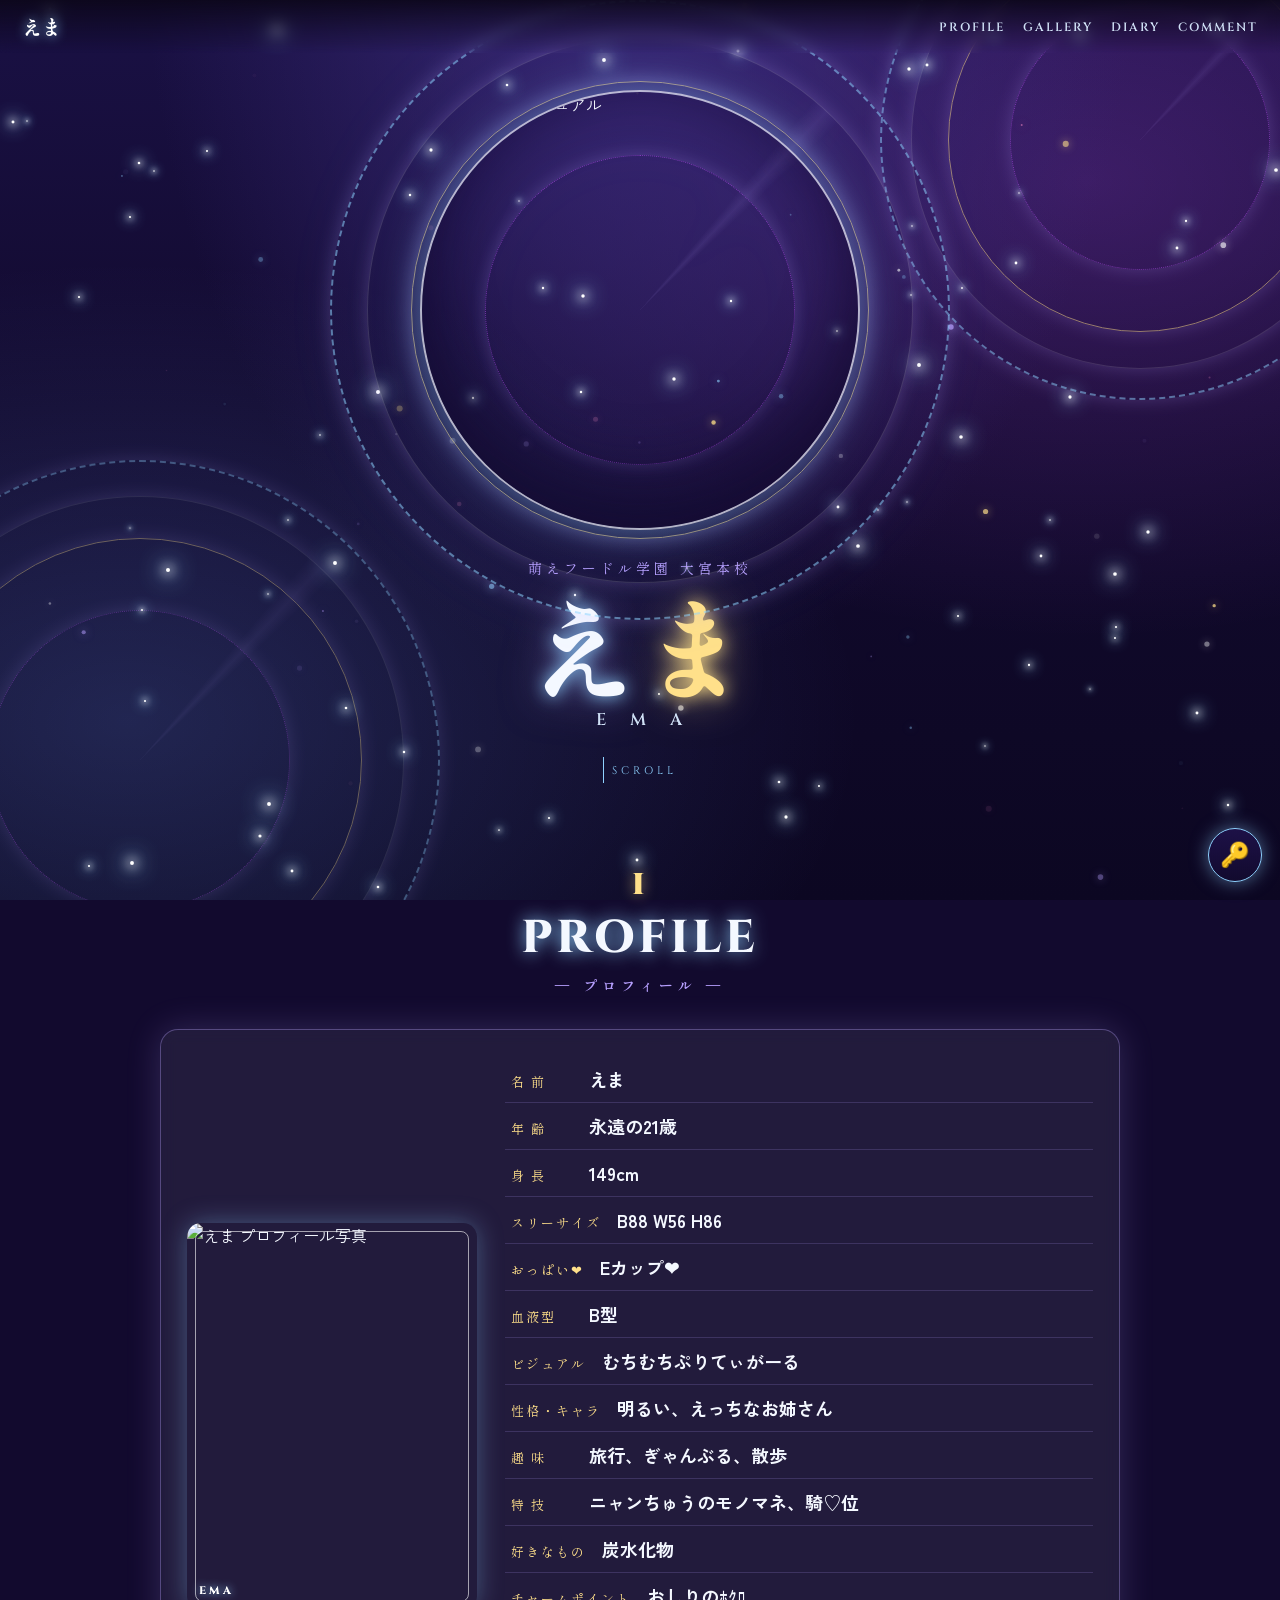
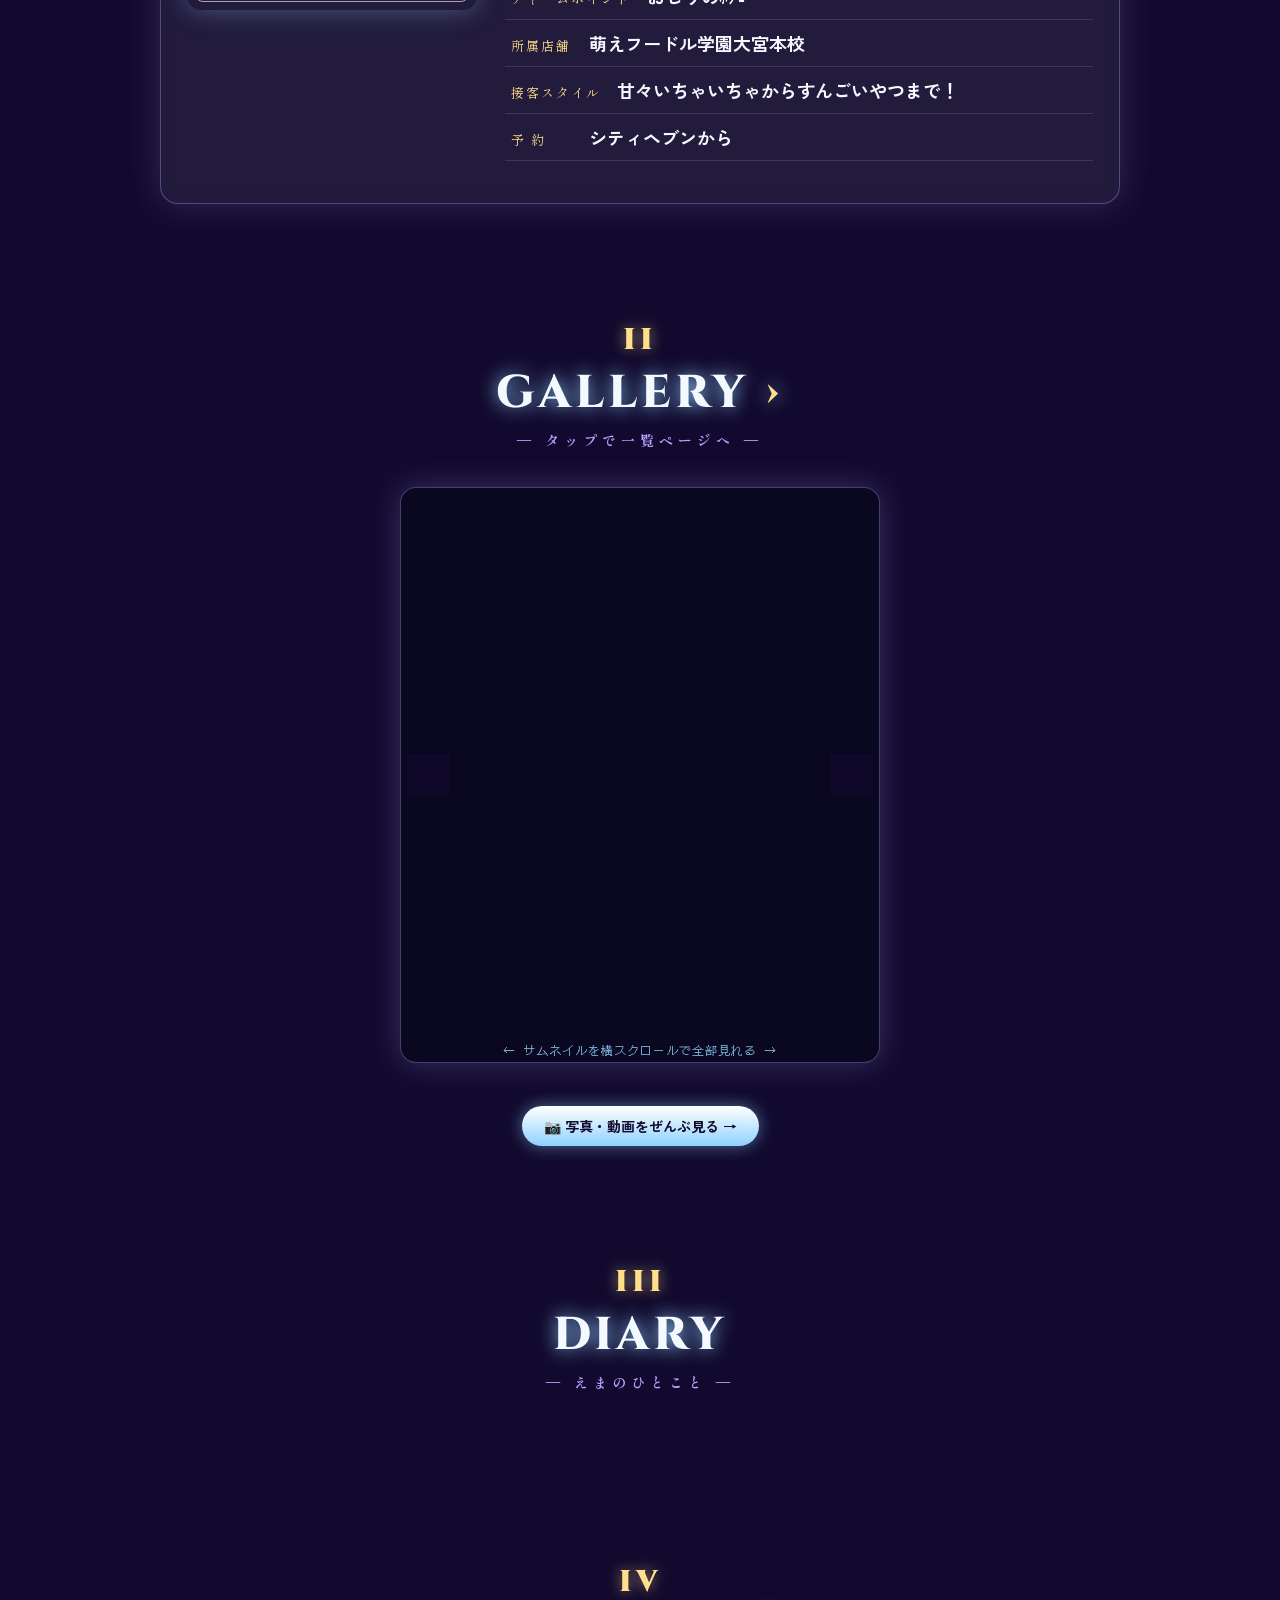
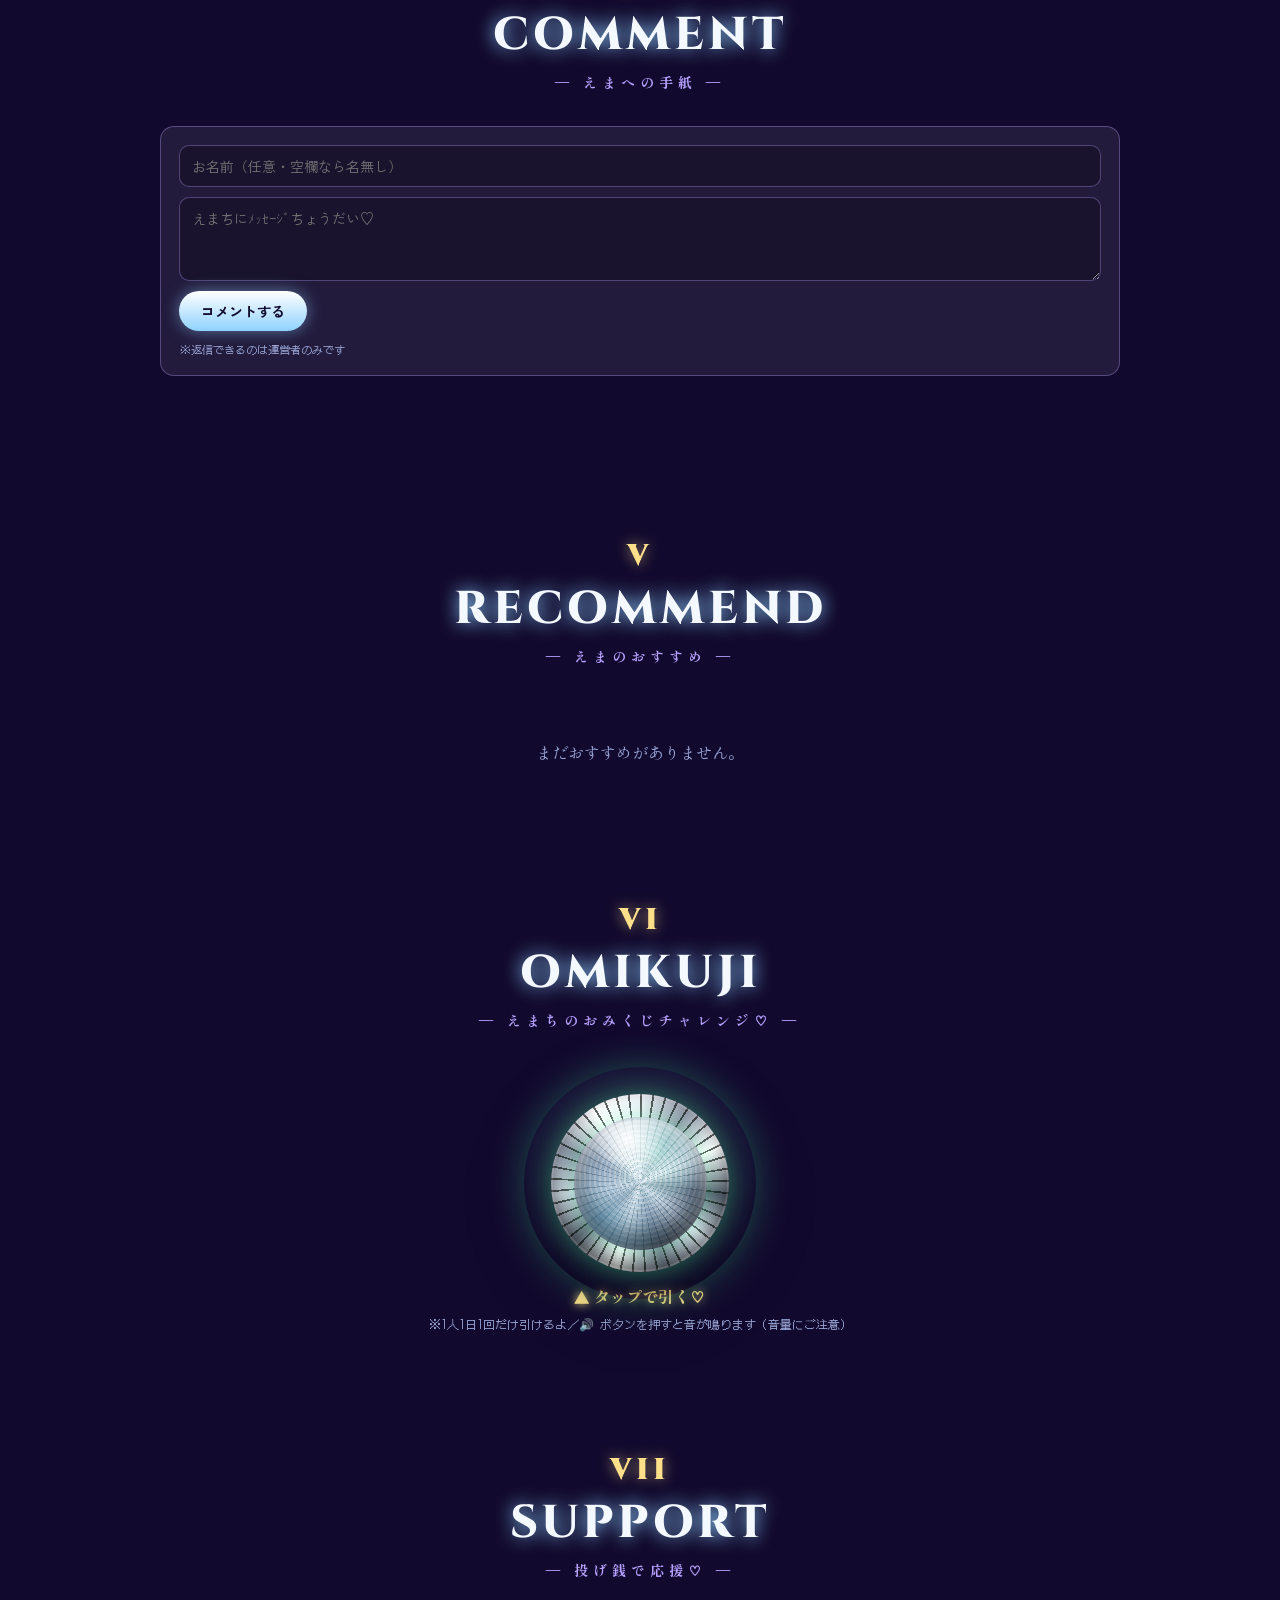
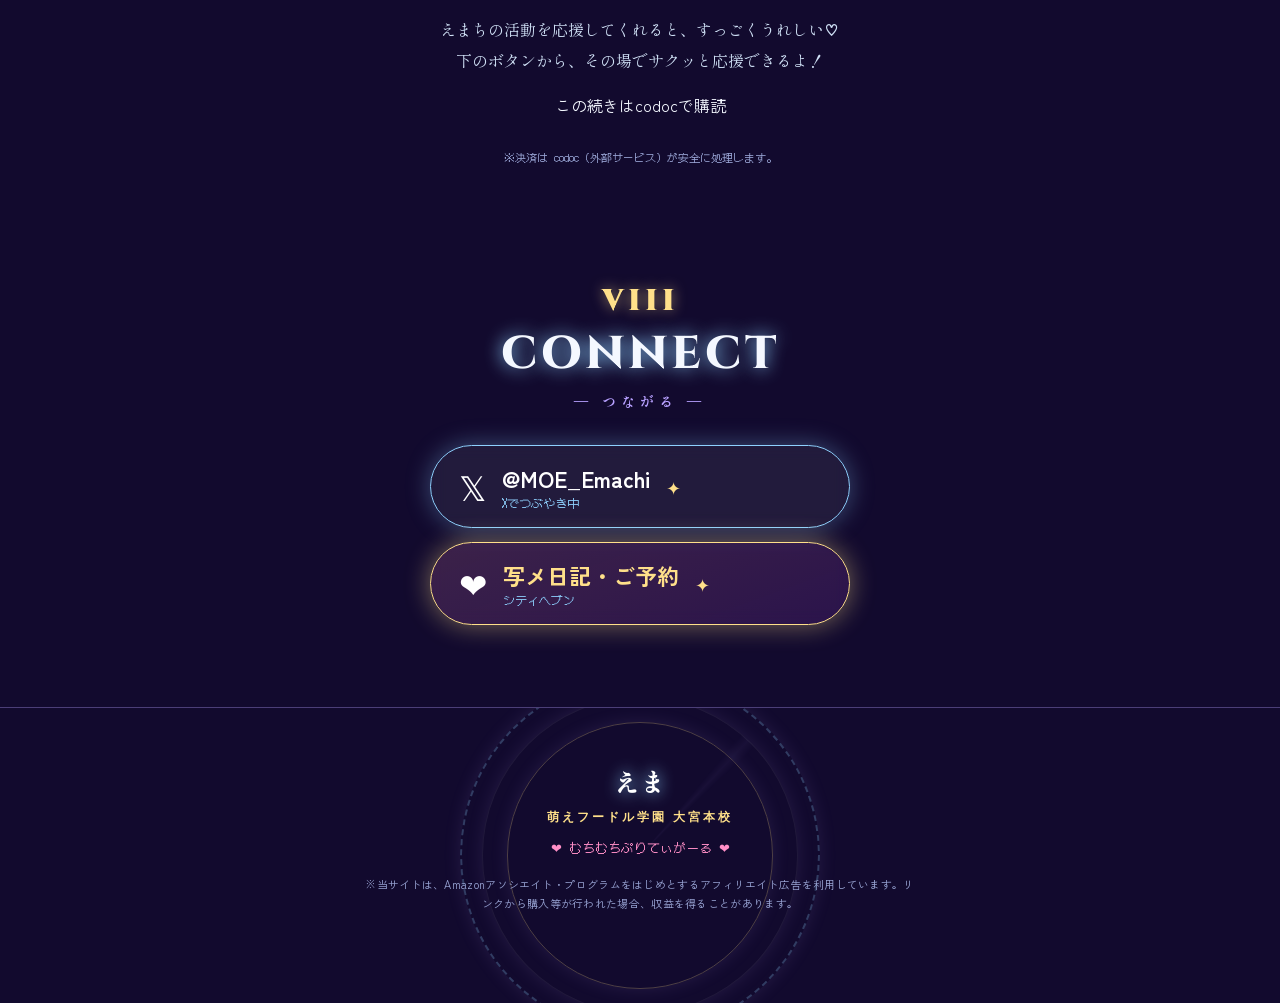
==== index.html @ c001117a "SUPPORT: embed codoc tip widget (jiyu-kakin) inline in the page" ====
<!DOCTYPE html>
<html lang="ja">
<head>
<meta charset="UTF-8">
<meta name="viewport" content="width=device-width, initial-scale=1.0">
<title>えま ｜ 萌えフードル学園 大宮本校 公式サイト</title>
<meta name="description" content="萌えフードル学園 大宮本校「えま」公式サイト。プロフィール・ギャラリー・日記・コメント。">
<link rel="preconnect" href="https://fonts.googleapis.com">
<link rel="preconnect" href="https://fonts.gstatic.com" crossorigin>
<link href="https://fonts.googleapis.com/css2?family=Cinzel:wght@600;800;900&family=Cormorant+Garamond:ital,wght@0,600;1,500&family=Shippori+Mincho+B1:wght@600;700;800&family=Zen+Kaku+Gothic+New:wght@500;700;900&family=DotGothic16&display=swap" rel="stylesheet">
<link rel="stylesheet" href="style.css">
</head>
<body>

<!-- 背景 -->
<div class="bg-wrap">
  <canvas id="fx"></canvas>
  <div class="bg-sky"></div>
  <div class="mcircle bg-circle one"><span></span><span></span><span></span><b></b></div>
  <div class="mcircle bg-circle two"><span></span><span></span><span></span><b></b></div>
  <div class="bg-stars" id="bgStars"></div>
</div>

<!-- ナビ -->
<nav class="nav">
  <a class="nav-logo" href="#top">えま</a>
  <div class="nav-links">
    <a href="#profile">PROFILE</a>
    <a href="#gallery">GALLERY</a>
    <a href="#diary">DIARY</a>
    <a href="#comments">COMMENT</a>
  </div>
</nav>

<!-- ヒーロー -->
<header class="hero" id="top">
  <div class="admin-only access-bar" id="accessBar">
    <span class="ab-label">📊 ACCESS</span>
    <span class="ab-item">本日 <b id="accToday">–</b></span>
    <span class="ab-item">累計 <b id="accTotal">–</b></span>
  </div>
  <div class="hero-stage">
    <div class="mcircle hero-circle"><span></span><span></span><span></span><b></b></div>
    <div class="hero-media">
      <img class="hero-img" src="images/photo1.jpg" alt="えま メインビジュアル">
      <div class="hero-grad"></div>
      <div class="hero-shimmer"></div>
    </div>
  </div>
  <div class="hero-info">
    <p class="hero-tag">萌えフードル学園 大宮本校</p>
    <h1 class="hero-name">え<span>ま</span></h1>
    <p class="hero-en">E &nbsp; M &nbsp; A</p>
    <button class="admin-only btn-ghost img-edit" id="heroEditBtn">📷 トップ写真を変更</button>
  </div>
  <div class="scroll-cue"><span></span>SCROLL</div>
</header>

<main>

<!-- プロフィール -->
<section class="section profile" id="profile">
  <h2 class="sec-title" data-num="I"><span class="en">PROFILE</span><span class="jp">― プロフィール ―</span></h2>
  <div class="profile-wrap">
    <div class="profile-pic">
      <img src="images/photo2.jpg" alt="えま プロフィール写真" id="profilePic">
      <span class="pic-frame"></span>
      <span class="pic-label">EMA</span>
    </div>
    <div class="profile-side">
      <dl class="profile-data" id="profileData"><!-- JSで描画 --></dl>
      <p class="profile-msg" id="profileMsg"></p>
      <div class="admin-only admin-btn-row">
        <button class="btn-ghost" id="editProfileBtn">✎ プロフィールを編集</button>
        <button class="btn-ghost img-edit" id="profEditBtn">📷 写真を変更</button>
      </div>
    </div>
  </div>
</section>

<!-- ギャラリー -->
<section class="section gallery" id="gallery">
  <h2 class="sec-title" data-num="II"><a class="sec-title-link" href="gallery.html"><span class="en">GALLERY</span><span class="jp">― タップで一覧ページへ ―</span></a></h2>

  <div class="admin-only admin-panel" id="uploadPanel">
    <p class="panel-head">⬆ 写真・動画をアップロード</p>
    <div class="upload-row">
      <input type="file" id="mediaFile" accept="image/*,video/*">
      <input type="text" id="mediaCaption" placeholder="キャプション（任意）" maxlength="60">
      <button class="btn" id="uploadBtn">追加</button>
    </div>
    <div class="upload-row yt-row">
      <input type="text" id="ytUrl" placeholder="YouTube動画のURLを貼る（埋め込み・容量ゼロ）">
      <button class="btn" id="ytAddBtn">YouTube追加</button>
    </div>
    <p class="upload-hint">※動画は YouTube に上げてURLを貼ると、容量・通信を使わずページ内で再生できます。キャプション欄も使えます。</p>
    <p class="upload-status" id="uploadStatus"></p>
  </div>

  <div class="gallery-main" id="galleryMain">
    <button class="gm-nav gm-prev" id="gmPrev" aria-label="前の画像">‹</button>
    <div class="gm-stage" id="gmStage"></div>
    <button class="gm-nav gm-next" id="gmNext" aria-label="次の画像">›</button>
  </div>
  <p class="scroll-hint">← サムネイルを横スクロールで全部見れる →</p>
  <div class="gallery-thumbs" id="galleryThumbs"></div>
  <a class="btn gallery-more" href="gallery.html">📷 写真・動画をぜんぶ見る →</a>
  <p class="empty-note" id="galleryEmpty" hidden>まだ投稿がありません。</p>
</section>

<!-- 日記 -->
<section class="section diary" id="diary">
  <h2 class="sec-title" data-num="III"><span class="en">DIARY</span><span class="jp">― えまのひとこと ―</span></h2>

  <div class="admin-only admin-panel" id="diaryPanel">
    <p class="panel-head">✎ ひとこと・日記を書く</p>
    <textarea id="diaryInput" placeholder="今日のひとこと…" maxlength="500"></textarea>
    <button class="btn" id="diaryPostBtn">投稿</button>
  </div>

  <p class="scroll-hint" id="diaryHint" hidden>← よこにスクロールで1件ずつ →</p>
  <div class="diary-feed" id="diaryFeed"></div>
  <p class="empty-note" id="diaryEmpty" hidden>まだ投稿がありません。</p>
</section>

<!-- コメント -->
<section class="section comments" id="comments">
  <h2 class="sec-title" data-num="IV"><span class="en">COMMENT</span><span class="jp">― えまへの手紙 ―</span></h2>

  <form class="comment-form" id="commentForm">
    <input type="text" id="commentName" placeholder="お名前（任意・空欄なら名無し）" maxlength="24">
    <textarea id="commentBody" placeholder="えまちにﾒｯｾｰｼﾞちょうだい♡" maxlength="500" required></textarea>
    <button class="btn" type="submit">コメントする</button>
    <span class="form-note">※返信できるのは運営者のみです</span>
  </form>

  <p class="scroll-hint" id="commentHint" hidden>← よこにスクロールで1件ずつ →</p>
  <div class="comment-list" id="commentList"></div>
  <p class="empty-note" id="commentEmpty" hidden>最初のコメントを書いてみよう！</p>
</section>

<!-- おすすめ（アフィリエイト） -->
<section class="section recommend" id="recommend">
  <h2 class="sec-title" data-num="V"><span class="en">RECOMMEND</span><span class="jp">― えまのおすすめ ―</span></h2>

  <div class="admin-only admin-panel" id="recoPanel">
    <p class="panel-head">⬆ おすすめ商品を追加（Amazon等のアフィリエイト）</p>
    <input type="text" id="recoTitle" placeholder="商品名・ひとこと説明" maxlength="80">
    <input type="text" id="recoUrl" placeholder="アフィリエイトURL（https://… 必須）">
    <div class="upload-row">
      <input type="file" id="recoFile" accept="image/*">
      <input type="text" id="recoImg" placeholder="または 商品画像URL（任意）">
      <button class="btn" id="recoAddBtn">追加</button>
    </div>
    <p class="upload-status" id="recoStatus"></p>
  </div>

  <p class="scroll-hint" id="recoHint" hidden>← よこにスクロールで見てね →</p>
  <div class="recommend-list" id="recommendList"></div>
  <p class="empty-note" id="recoEmpty" hidden>まだおすすめがありません。</p>
</section>

<!-- おみくじ -->
<section class="section omikuji" id="omikuji">
  <h2 class="sec-title" data-num="VI"><span class="en">OMIKUJI</span><span class="jp">― えまちのおみくじチャレンジ♡ ―</span></h2>

  <div class="omikuji-stage" id="omikujiStage"></div>

  <button class="omikuji-btn" id="omikujiBtn" aria-label="おみくじを引く">
    <span class="ob-ring"></span>
    <span class="ob-dome"></span>
    <span class="ob-hi"></span>
  </button>
  <p class="omikuji-cta">▲ タップで引く♡</p>
  <p class="omikuji-done" id="omikujiDone" hidden>今日はもう引いたよ！また明日ね♡</p>
  <p class="omikuji-note">※1人1日1回だけ引けるよ／🔊 ボタンを押すと音が鳴ります（音量にご注意）</p>

  <!-- 運営：結果ごとの画像・メッセージを編集 -->
  <div class="admin-only admin-panel" id="omikujiPanel">
    <p class="panel-head">✎ おみくじの結果（画像・メッセージ）を編集 ※複数登録でランダム表示／画像が無ければ文字だけ</p>
    <div id="omikujiEditor"></div>
  </div>
</section>

<!-- 投げ銭 / 応援（codoc 埋め込み） -->
<section class="section support" id="support">
  <h2 class="sec-title" data-num="VII"><span class="en">SUPPORT</span><span class="jp">― 投げ銭で応援♡ ―</span></h2>
  <p class="support-msg">えまちの活動を応援してくれると、すっごくうれしい♡<br>下のボタンから、その場でサクッと応援できるよ！</p>
  <div class="codoc-wrap" id="codocSupport">
    <!-- codoc 埋め込みタグ -->
    <script src="https://codoc.jp/js/cms.js" data-css="rainbow-square" data-usercode="ii0WuzDX6g" charset="UTF-8" defer></script>
    <div id="codoc-entry-urRfVwmARQ" class="codoc-entries">この続きはcodocで購読</div>
  </div>
  <p class="support-fine">※決済は codoc（外部サービス）が安全に処理します。</p>
</section>

<!-- SNS / 予約 -->
<section class="section sns" id="sns">
  <h2 class="sec-title" data-num="VIII"><span class="en">CONNECT</span><span class="jp">― つながる ―</span></h2>
  <div class="sns-btns">
    <a class="sns-btn" id="snsBtn" href="https://x.com/MOE_Emachi" target="_blank" rel="noopener">
      <span class="x-logo">𝕏</span>
      <span class="sns-info"><b>@MOE_Emachi</b><small>Xでつぶやき中</small></span>
      <span class="sns-arrow">✦</span>
    </a>
    <a class="sns-btn reserve" id="heavenBtn" href="https://www.cityheaven.net/saitama/A1101/A110101/moegaku/girlid-44311496/" target="_blank" rel="noopener">
      <span class="x-logo">❤</span>
      <span class="sns-info"><b>写メ日記・ご予約</b><small>シティヘブン</small></span>
      <span class="sns-arrow">✦</span>
    </a>
  </div>
</section>

</main>

<footer class="footer">
  <div class="mcircle footer-circle"><span></span><span></span><b></b></div>
  <p class="footer-name">えま</p>
  <p class="footer-grp">萌えフードル学園 大宮本校</p>
  <p class="footer-cat">❤ むちむちぷりてぃがーる ❤</p>
  <p class="footer-disclosure">※当サイトは、Amazonアソシエイト・プログラムをはじめとするアフィリエイト広告を利用しています。リンクから購入等が行われた場合、収益を得ることがあります。</p>
</footer>

<!-- ライトボックス（大画面表示） -->
<div class="lightbox" id="lightbox">
  <button class="lb-close" id="lbClose">✕</button>
  <div class="lb-inner" id="lbInner"></div>
</div>

<!-- 管理ログイン -->
<button class="admin-fab" id="adminFab" title="運営者ログイン">🔑</button>
<div class="modal" id="loginModal">
  <div class="modal-box">
    <p class="modal-title">運営者ログイン</p>
    <input type="password" id="adminPass" placeholder="合言葉パスワード">
    <p class="modal-err" id="loginErr"></p>
    <div class="modal-actions">
      <button class="btn-ghost" id="loginCancel">閉じる</button>
      <button class="btn" id="loginBtn">ログイン</button>
    </div>
  </div>
</div>

<!-- プロフィール編集 -->
<div class="modal" id="profileModal">
  <div class="modal-box wide">
    <p class="modal-title">プロフィール編集</p>
    <div class="pe-grid" id="peGrid"></div>
    <div class="modal-actions">
      <button class="btn-ghost" id="peCancel">閉じる</button>
      <button class="btn" id="peSave">保存</button>
    </div>
  </div>
</div>

<!-- 日記コメント詳細 -->
<div class="modal" id="diaryModal">
  <div class="modal-box wide">
    <p class="modal-title">えまのひとこと</p>
    <div id="diaryDetail"></div>
    <div class="modal-actions"><button class="btn-ghost" id="diaryModalClose">閉じる</button></div>
  </div>
</div>

<div class="admin-badge admin-only" id="adminBadge">🛠 管理モード中</div>
<div class="toast" id="toast"></div>

<script src="https://cdn.jsdelivr.net/npm/@supabase/supabase-js@2"></script>
<script src="config.js"></script>
<script src="app.js"></script>
</body>
</html>
---- style.css ----
/* ============================================================
   えま 公式サイト  ─  幻想ファンタジー（Re:ゼロ系オマージュ）
   ============================================================ */
:root{
  --night:#120a2e; --night2:#1d1147; --white:#f4f8ff; --sky:#8fd2ff; --silver:#cfe0f5;
  --emilia:#b7a0ff; --rem:#6f9cff; --gold:#ffe08a; --witch:#c452ff; --rose:#ff8fc7; --dim:#9aa6d6;
  --panel:rgba(244,248,255,.07); --panel2:rgba(244,248,255,.04); --line:rgba(183,160,255,.35);
  --fant:'Cinzel',serif; --cor:'Cormorant Garamond',serif; --min:'Shippori Mincho B1',serif;
  --jp:'Zen Kaku Gothic New',sans-serif; --dot:'DotGothic16',monospace;
}
*{ margin:0; padding:0; box-sizing:border-box; }
html{ scroll-behavior:smooth; }
html{ overflow-x:hidden; }
body{ font-family:var(--jp); color:var(--white); background:var(--night); overflow-x:hidden; position:relative; -webkit-font-smoothing:antialiased; max-width:100%; }
img,video{ display:block; max-width:100%; }
/* 画像のダウンロード抑止（右クリック保存・ドラッグ・iOS長押し保存を防ぐ） */
img{ -webkit-user-drag:none; user-select:none; -webkit-user-select:none; -webkit-touch-callout:none; }
b{ color:var(--gold); }
a{ color:inherit; }

/* 背景 */
.bg-wrap{ position:fixed; inset:0; z-index:0; overflow:hidden; pointer-events:none; }
#fx{ position:absolute; inset:0; z-index:2; pointer-events:none; }
.bg-sky{ position:absolute; inset:0; z-index:0; pointer-events:none;
  background:radial-gradient(ellipse at 50% -10%, #3a2a7a 0%, transparent 55%),
    radial-gradient(ellipse at 85% 20%, rgba(196,82,255,.22), transparent 45%),
    radial-gradient(ellipse at 10% 80%, rgba(111,156,255,.20), transparent 45%),
    linear-gradient(180deg, #1a1145 0%, #120a2e 45%, #0c0722 100%); background-attachment:fixed; }
.bg-stars{ position:absolute; inset:0; z-index:1; pointer-events:none; }
.bg-stars i{ position:absolute; width:2px; height:2px; border-radius:50%; background:#fff; box-shadow:0 0 6px 1px #fff,0 0 12px 2px var(--sky); animation:tw 2.8s infinite ease-in-out; }
@keyframes tw{ 0%,100%{ opacity:.15; transform:scale(.6);} 50%{ opacity:1; transform:scale(1.25);} }

/* 魔法陣 */
.mcircle{ position:relative; width:300px; height:300px; }
.mcircle span,.mcircle b{ position:absolute; inset:0; margin:auto; border-radius:50%; border:1.5px solid var(--emilia); box-shadow:0 0 18px rgba(183,160,255,.45); }
.mcircle span:nth-child(1){ width:100%; height:100%; border:2px dashed var(--sky); animation:spin 18s linear infinite; }
.mcircle span:nth-child(2){ width:74%; height:74%; border:1.5px solid var(--gold); animation:spin 13s linear infinite reverse; }
.mcircle span:nth-child(3){ width:50%; height:50%; border:1px dotted var(--witch); animation:spin 9s linear infinite; }
.mcircle b{ width:88%; height:88%; border:1px solid rgba(255,255,255,.25); background:conic-gradient(from 0deg, transparent 0 11%, rgba(183,160,255,.18) 12%, transparent 13%); animation:spin 26s linear infinite; }
@keyframes spin{ to{ transform:rotate(360deg); } }
.bg-circle{ position:absolute; z-index:0; pointer-events:none; opacity:.5; }
.bg-circle.one{ top:-120px; right:-120px; width:520px; height:520px; }
.bg-circle.two{ bottom:-160px; left:-160px; width:600px; height:600px; opacity:.35; }

/* ナビ */
.nav{ position:fixed; top:0; left:0; width:100%; z-index:70; display:flex; align-items:center; justify-content:space-between;
  padding:12px 22px; background:linear-gradient(180deg, rgba(12,7,26,.92), rgba(12,7,26,0));
  backdrop-filter:blur(6px); }
.nav-logo{ font-family:var(--min); font-weight:800; font-size:20px; text-decoration:none; color:#fff; text-shadow:0 0 12px var(--sky); }
.nav-links{ display:flex; gap:18px; }
.nav-links a{ font-family:var(--fant); font-weight:600; font-size:12px; letter-spacing:2px; text-decoration:none; color:var(--silver); transition:color .2s; }
.nav-links a:hover{ color:var(--gold); }
@media (max-width:560px){ .nav-links{ gap:11px; } .nav-links a{ font-size:10px; letter-spacing:1px; } .nav-logo{ font-size:17px; } }

/* ヒーロー */
.hero{ position:relative; z-index:10; padding:90px 18px 24px; max-width:1080px; margin:0 auto; }
.hero-stage{ position:relative; display:flex; justify-content:center; align-items:center; }
.hero-circle{ position:absolute; width:min(96vw,620px); height:min(96vw,620px); z-index:0; opacity:.55; filter:drop-shadow(0 0 20px rgba(143,210,255,.4)); }
.hero-media{ position:relative; z-index:1; width:min(84vw,440px); aspect-ratio:1/1; overflow:hidden; border-radius:50%; border:2px solid rgba(244,248,255,.7); box-shadow:0 0 40px rgba(143,210,255,.5), inset 0 0 60px rgba(18,10,46,.4); }
.hero-img{ width:100%; height:100%; object-fit:cover; object-position:center 24%; animation:slowZoom 18s ease-in-out infinite alternate; }
@keyframes slowZoom{ from{ transform:scale(1);} to{ transform:scale(1.08);} }
.hero-grad{ position:absolute; inset:0; border-radius:50%; box-shadow:inset 0 -50px 60px rgba(18,10,46,.6); }
.hero-shimmer{ position:absolute; inset:0; background:linear-gradient(120deg, transparent 42%, rgba(255,255,255,.5) 50%, transparent 58%); transform:translateX(-100%); animation:shimmer 5s ease-in-out infinite; }
@keyframes shimmer{ 0%,72%{ transform:translateX(-100%);} 88%,100%{ transform:translateX(100%);} }
.hero-info{ text-align:center; margin-top:28px; }
.hero-tag{ font-family:var(--min); color:var(--emilia); letter-spacing:4px; font-size:clamp(11px,2.8vw,14px); }
.hero-name{ font-family:var(--min); font-weight:800; line-height:1; font-size:clamp(50px,14vw,112px); margin:10px 0 8px; color:var(--white); text-shadow:0 0 18px var(--sky),0 0 46px rgba(183,160,255,.6); }
.hero-name span{ color:var(--gold); text-shadow:0 0 18px var(--gold),0 0 46px rgba(255,224,138,.6); }
.hero-en{ font-family:var(--fant); font-weight:600; color:var(--silver); letter-spacing:3px; font-size:clamp(12px,3vw,17px); }
.scroll-cue{ margin-top:26px; display:flex; align-items:center; gap:8px; justify-content:center; font-family:var(--fant); font-size:11px; letter-spacing:4px; color:var(--sky); }
.scroll-cue span{ width:1px; height:26px; background:var(--sky); animation:cue 1.6s infinite; }
@keyframes cue{ 0%,100%{ opacity:.2; transform:scaleY(.5);} 50%{ opacity:1; transform:scaleY(1);} }

/* セクション共通 */
main{ position:relative; z-index:10; }
.section{ padding:58px 20px; max-width:1000px; margin:0 auto; scroll-margin-top:70px; }
.sec-title{ position:relative; text-align:center; margin-bottom:34px; }
.sec-title::before{ content:attr(data-num); display:block; font-family:var(--fant); font-weight:900; font-size:clamp(20px,5vw,30px); color:var(--gold); letter-spacing:4px; margin-bottom:2px; text-shadow:0 0 14px rgba(255,224,138,.6); }
.sec-title .en{ display:inline-block; font-family:var(--fant); font-weight:800; font-size:clamp(28px,6.5vw,46px); color:var(--white); letter-spacing:4px; text-shadow:0 0 18px var(--sky); }
.sec-title .jp{ display:block; font-family:var(--min); font-size:14px; color:var(--emilia); letter-spacing:5px; margin-top:6px; }

/* ボタン共通 */
.btn{ font-family:var(--jp); font-weight:700; font-size:14px; color:var(--night); background:linear-gradient(180deg,#fff,var(--sky)); border:none; padding:10px 22px; border-radius:30px; cursor:pointer; box-shadow:0 0 16px rgba(143,210,255,.5); transition:transform .15s, box-shadow .2s; }
.btn:hover{ transform:translateY(-1px); box-shadow:0 0 24px var(--emilia); }
.btn:disabled{ opacity:.5; cursor:wait; }
.btn-ghost{ font-family:var(--jp); font-weight:700; font-size:13px; color:var(--silver); background:transparent; border:1px solid var(--line); padding:9px 18px; border-radius:30px; cursor:pointer; transition:.2s; }
.btn-ghost:hover{ color:#fff; border-color:var(--sky); }

/* プロフィール */
.profile-wrap{ display:flex; gap:28px; flex-wrap:wrap; align-items:center; justify-content:center; background:var(--panel); border:1px solid var(--line); border-radius:18px; backdrop-filter:blur(8px); padding:26px; box-shadow:0 0 34px rgba(183,160,255,.2); }
.profile-pic{ position:relative; flex:1 1 240px; max-width:290px; border-radius:14px; overflow:hidden; box-shadow:0 0 26px rgba(143,210,255,.35); }
.profile-pic img{ width:100%; height:100%; object-fit:cover; aspect-ratio:3/4; }
.pic-frame{ position:absolute; inset:8px; border:1px solid rgba(255,255,255,.6); border-radius:8px; pointer-events:none; }
.pic-label{ position:absolute; bottom:12px; left:12px; font-family:var(--fant); font-weight:800; font-size:11px; letter-spacing:3px; color:#fff; text-shadow:0 0 8px var(--sky); }
.profile-side{ flex:1 1 320px; }
.profile-data > div{ display:flex; align-items:baseline; gap:16px; padding:10px 6px; border-bottom:1px solid rgba(183,160,255,.18); }
.profile-data dt{ font-family:var(--min); font-size:13px; color:var(--gold); min-width:62px; letter-spacing:2px; }
.profile-data dd{ font-family:var(--jp); font-weight:700; font-size:18px; color:var(--white); }
.profile-data dd small{ font-family:var(--fant); font-size:11px; color:var(--dim); margin-left:8px; }
.profile-msg{ margin-top:16px; font-family:var(--min); line-height:1.9; color:var(--silver); white-space:pre-wrap; }
#editProfileBtn{ margin-top:16px; }

/* 管理パネル */
.admin-panel{ background:var(--panel2); border:1px dashed var(--witch); border-radius:14px; padding:16px; margin-bottom:22px; }
.panel-head{ font-family:var(--min); color:var(--witch); font-size:14px; margin-bottom:12px; }
.upload-row{ display:flex; gap:10px; flex-wrap:wrap; align-items:center; }
.upload-row input[type=text]{ flex:1 1 180px; }
.admin-panel input[type=text], .admin-panel textarea, .comment-form input, .comment-form textarea, .modal input, .pe-grid input, .pe-grid textarea{
  font-family:var(--jp); font-size:14px; color:#fff; background:rgba(0,0,0,.25); border:1px solid var(--line); border-radius:10px; padding:10px 12px; outline:none; }
.admin-panel input:focus, .admin-panel textarea:focus, .comment-form input:focus, .comment-form textarea:focus, .modal input:focus{ border-color:var(--sky); box-shadow:0 0 12px rgba(143,210,255,.4); }
.admin-panel textarea{ width:100%; min-height:74px; resize:vertical; margin-bottom:10px; }
.upload-status{ font-family:var(--dot); font-size:12px; color:var(--sky); margin-top:8px; min-height:16px; }
input[type=file]{ color:var(--silver); font-size:13px; }

/* ギャラリー */
.gallery-grid{ display:flex; gap:16px; overflow-x:auto; overflow-y:hidden; padding:10px 2px 16px; scroll-snap-type:x proximity; -webkit-overflow-scrolling:touch; scrollbar-width:thin; scrollbar-color:var(--emilia) rgba(255,255,255,.08); }
.gallery-grid::-webkit-scrollbar{ height:8px; }
.gallery-grid::-webkit-scrollbar-track{ background:rgba(255,255,255,.06); border-radius:10px; }
.gallery-grid::-webkit-scrollbar-thumb{ background:linear-gradient(90deg,var(--sky),var(--emilia)); border-radius:10px; }
.g-item{ position:relative; overflow:hidden; cursor:pointer; border:1px solid var(--line); border-radius:14px; transition:transform .3s, box-shadow .3s, border-color .3s; aspect-ratio:1/1; flex:0 0 auto; width:240px; scroll-snap-align:start; }
.g-item img, .g-item video{ width:100%; height:100%; object-fit:cover; transition:transform .5s; }
.g-item figcaption{ position:absolute; left:0; bottom:0; width:100%; font-family:var(--min); font-size:13px; letter-spacing:1px; color:#fff; background:linear-gradient(0deg, rgba(12,7,34,.92), transparent); padding:18px 12px 9px; }
.g-item .play-badge{ position:absolute; inset:0; display:flex; align-items:center; justify-content:center; pointer-events:none; }
.g-item .play-badge::after{ content:"▶"; font-size:30px; color:#fff; background:rgba(18,10,46,.55); width:62px; height:62px; border-radius:50%; display:flex; align-items:center; justify-content:center; border:2px solid rgba(255,255,255,.8); box-shadow:0 0 18px rgba(143,210,255,.6); padding-left:5px; }
.g-item .del-btn{ position:absolute; top:8px; right:8px; z-index:3; }
.g-item:hover{ transform:translateY(-5px); border-color:var(--gold); box-shadow:0 0 28px rgba(255,224,138,.5); }
.g-item:hover img, .g-item:hover video{ transform:scale(1.07); }
.del-btn{ font-family:var(--jp); font-size:12px; color:#fff; background:rgba(196,30,60,.85); border:none; border-radius:20px; padding:5px 11px; cursor:pointer; }
.del-btn:hover{ background:#e0244a; }

/* 日記 */
.diary-feed{ display:flex; flex-direction:row; gap:16px; overflow-x:auto; overflow-y:hidden; padding:6px 2px 14px; scroll-snap-type:x mandatory; -webkit-overflow-scrolling:touch; scrollbar-width:thin; scrollbar-color:var(--rose) rgba(255,255,255,.08); }
.diary-feed::-webkit-scrollbar{ height:8px; }
.diary-feed::-webkit-scrollbar-track{ background:rgba(255,255,255,.06); border-radius:10px; }
.diary-feed::-webkit-scrollbar-thumb{ background:linear-gradient(90deg,var(--rose),var(--gold)); border-radius:10px; }
.diary-card{ flex:0 0 auto; width:min(86vw,340px); scroll-snap-align:center; max-height:300px; overflow-y:auto; position:relative; background:var(--panel); border:1px solid var(--line); border-left:3px solid var(--rose); border-radius:14px; padding:18px 20px; backdrop-filter:blur(6px); }
.diary-card .body{ font-family:var(--min); line-height:1.9; white-space:pre-wrap; }
.diary-card .date{ font-family:var(--dot); font-size:12px; color:var(--sky); margin-top:10px; }
.diary-card .del-btn{ position:absolute; top:12px; right:12px; }

/* コメント */
.comment-form{ display:flex; flex-direction:column; gap:10px; background:var(--panel); border:1px solid var(--line); border-radius:14px; padding:18px; margin-bottom:24px; }
.comment-form textarea{ min-height:84px; resize:vertical; }
.comment-form .btn{ align-self:flex-start; }
.form-note{ font-family:var(--dot); font-size:11px; color:var(--dim); }
.comment-list{ display:flex; flex-direction:row; gap:14px; overflow-x:auto; overflow-y:hidden; padding:6px 2px 14px; scroll-snap-type:x mandatory; -webkit-overflow-scrolling:touch; scrollbar-width:thin; scrollbar-color:var(--emilia) rgba(255,255,255,.08); }
.comment-list::-webkit-scrollbar{ height:8px; }
.comment-list::-webkit-scrollbar-track{ background:rgba(255,255,255,.06); border-radius:10px; }
.comment-list::-webkit-scrollbar-thumb{ background:linear-gradient(90deg,var(--sky),var(--emilia)); border-radius:10px; }
.comment{ flex:0 0 auto; width:min(86vw,340px); scroll-snap-align:center; max-height:330px; overflow-y:auto; background:var(--panel); border:1px solid var(--line); border-radius:14px; padding:14px 16px; }
.comment .c-head{ display:flex; align-items:center; gap:10px; margin-bottom:6px; }
.comment .c-name{ font-weight:700; color:var(--white); font-size:14px; }
.comment .c-date{ font-family:var(--dot); font-size:11px; color:var(--dim); }
.comment .c-body{ font-family:var(--min); line-height:1.8; white-space:pre-wrap; color:var(--silver); }
.comment .c-actions{ display:flex; gap:8px; margin-top:8px; }
.comment .c-actions button{ font-size:12px; padding:5px 12px; }
.reply{ margin-top:12px; margin-left:24px; padding:12px 14px; background:rgba(196,82,255,.1); border:1px solid rgba(196,82,255,.4); border-left:3px solid var(--witch); border-radius:12px; }
.reply .c-name{ color:var(--gold); }
.reply .c-name::before{ content:"♡ えま "; }
.reply-form{ margin:10px 0 0 24px; display:flex; gap:8px; }
.reply-form textarea{ flex:1; min-height:50px; }

/* SNS */
.sns-btns{ display:flex; flex-direction:column; gap:14px; align-items:center; }
.sns-btn{ display:flex; align-items:center; gap:16px; width:min(94%,420px); text-decoration:none; background:var(--panel); border:1px solid var(--sky); border-radius:50px; padding:16px 28px; backdrop-filter:blur(8px); box-shadow:0 0 24px rgba(143,210,255,.35); transition:.2s; }
.sns-btn:hover{ transform:scale(1.03); box-shadow:0 0 36px var(--emilia); }
.sns-btn.heaven{ border-color:var(--rose); box-shadow:0 0 24px rgba(255,143,199,.4); }
.sns-btn.heaven:hover{ box-shadow:0 0 36px var(--rose); }
.sns-btn.reserve{ border-color:var(--gold); background:linear-gradient(160deg, rgba(255,143,199,.18), rgba(196,82,255,.14)); box-shadow:0 0 26px rgba(255,224,138,.45); }
.sns-btn.reserve:hover{ box-shadow:0 0 40px var(--gold); }
.sns-btn.reserve .sns-info b{ color:var(--gold); }
.x-logo{ font-size:34px; color:#fff; }
.sns-info{ display:flex; flex-direction:column; }
.sns-info b{ font-weight:700; font-size:22px; color:#fff; }
.sns-info small{ font-family:var(--dot); color:var(--sky); font-size:12px; }
.sns-arrow{ color:var(--gold); font-size:18px; }

/* フッター */
.footer{ position:relative; z-index:10; text-align:center; padding:54px 20px 90px; border-top:1px solid var(--line); margin-top:24px; overflow:hidden; }
.footer-circle{ position:absolute; left:50%; top:50%; transform:translate(-50%,-50%); width:360px; height:360px; opacity:.25; pointer-events:none; }
.footer-name{ position:relative; font-family:var(--min); font-weight:800; font-size:26px; color:#fff; text-shadow:0 0 16px var(--sky); }
.footer-grp{ position:relative; font-family:var(--fant); font-weight:600; color:var(--gold); letter-spacing:3px; margin-top:10px; font-size:12px; }
.footer-cat{ position:relative; margin-top:12px; color:var(--rose); font-family:var(--dot); font-size:13px; }

.empty-note{ text-align:center; color:var(--dim); font-family:var(--min); padding:20px; }

/* ライトボックス */
.lightbox{ position:fixed; inset:0; z-index:9000; display:none; background:rgba(7,4,26,.95); align-items:center; justify-content:center; padding:24px; }
.lightbox.show{ display:flex; }
.lb-inner{ max-width:94vw; max-height:90vh; display:flex; align-items:center; justify-content:center; }
.lb-inner img, .lb-inner video{ max-width:94vw; max-height:90vh; border:2px solid var(--white); border-radius:12px; box-shadow:0 0 44px var(--sky); }
.lb-yt{ width:min(94vw,960px); aspect-ratio:16/9; }
.lb-yt iframe{ width:100%; height:100%; border:0; border-radius:12px; box-shadow:0 0 44px var(--sky); }
.upload-hint{ font-family:var(--dot); font-size:11px; color:var(--dim); margin-top:8px; line-height:1.6; }
.yt-row{ margin-top:8px; }
.lb-close{ position:absolute; top:18px; right:22px; font-size:26px; color:#fff; background:rgba(0,0,0,.4); border:1px solid var(--line); border-radius:50%; width:46px; height:46px; cursor:pointer; }
.lb-close:hover{ background:var(--witch); }

/* 管理ログイン FAB & モーダル */
.admin-fab{ position:fixed; right:18px; bottom:18px; z-index:80; width:54px; height:54px; border-radius:50%; font-size:24px; cursor:pointer; background:linear-gradient(180deg,var(--night2),var(--night)); border:1px solid var(--sky); box-shadow:0 0 18px rgba(143,210,255,.5); transition:.2s; }
.admin-fab:hover{ transform:scale(1.08); box-shadow:0 0 28px var(--emilia); }
.modal{ position:fixed; inset:0; z-index:9500; display:none; background:rgba(7,4,26,.8); align-items:center; justify-content:center; padding:20px; }
.modal.show{ display:flex; }
.modal-box{ background:linear-gradient(160deg,#1d1147,#120a2e); border:1px solid var(--line); border-radius:18px; padding:26px; width:min(92vw,380px); box-shadow:0 0 44px rgba(183,160,255,.4); }
.modal-box.wide{ width:min(94vw,560px); max-height:88vh; overflow:auto; }
.modal-title{ font-family:var(--min); font-weight:800; font-size:20px; margin-bottom:16px; text-align:center; color:#fff; }
.modal input{ width:100%; margin-bottom:12px; }
.modal-err{ color:var(--rose); font-size:13px; min-height:18px; margin-bottom:8px; }
.modal-actions{ display:flex; gap:10px; justify-content:flex-end; }
.pe-grid{ display:flex; flex-direction:column; gap:12px; margin-bottom:16px; }
.pe-grid label{ font-family:var(--min); font-size:13px; color:var(--gold); display:block; margin-bottom:4px; }
.pe-grid input, .pe-grid textarea{ width:100%; }
.pe-grid textarea{ min-height:84px; resize:vertical; }

/* 管理モード表示制御 */
.admin-only{ display:none !important; }
body.is-admin .admin-only{ display:revert !important; }
body.is-admin .admin-panel{ display:block !important; }
body.is-admin .upload-row, body.is-admin .modal-actions{ display:flex !important; }
.admin-badge{ position:fixed; left:18px; bottom:18px; z-index:80; font-family:var(--dot); font-size:12px; color:var(--witch); background:rgba(18,10,46,.85); border:1px solid var(--witch); border-radius:20px; padding:7px 14px; }

/* トースト */
.toast{ position:fixed; left:50%; bottom:80px; transform:translateX(-50%) translateY(20px); z-index:9600; background:linear-gradient(180deg,#fff,var(--sky)); color:var(--night); font-weight:700; padding:11px 22px; border-radius:30px; box-shadow:0 0 24px var(--sky); opacity:0; pointer-events:none; transition:.3s; font-size:14px; }
.toast.show{ opacity:1; transform:translateX(-50%) translateY(0); }

@media (max-width:560px){
  .profile-data dd{ font-size:16px; }
  .reply, .reply-form{ margin-left:12px; }
  .g-item{ width:200px; }
}

/* ギャラリー横スクロールのヒント */
.scroll-hint{ text-align:center; font-family:var(--dot); font-size:12px; color:var(--sky); margin:-22px 0 14px; opacity:.85; letter-spacing:1px; }

/* ギャラリー：大画像ビューア＋サムネ横スクロール */
.gallery-main{ position:relative; width:100%; max-width:480px; margin:0 auto; }
.gm-stage{ position:relative; width:100%; aspect-ratio:3/4; max-height:64vh; border-radius:16px; overflow:hidden; border:1px solid var(--line); background:#0a0720; box-shadow:0 0 30px rgba(183,160,255,.25); cursor:zoom-in; }
.gm-media{ width:100%; height:100%; object-fit:cover; transition:opacity .4s ease; }
.gm-cap{ position:absolute; left:0; right:0; bottom:0; z-index:2; font-family:var(--min); font-size:15px; color:#fff; text-align:center; letter-spacing:1px; line-height:1.6; background:linear-gradient(0deg, rgba(12,7,34,.94), rgba(12,7,34,.55) 60%, transparent); padding:30px 16px 14px; }
.gm-stage .play-badge{ position:absolute; inset:0; display:flex; align-items:center; justify-content:center; pointer-events:none; }
.gm-stage .play-badge::after{ content:"▶"; font-size:30px; color:#fff; background:rgba(18,10,46,.55); width:64px; height:64px; border-radius:50%; display:flex; align-items:center; justify-content:center; border:2px solid rgba(255,255,255,.8); box-shadow:0 0 18px rgba(143,210,255,.6); padding-left:5px; }
.gm-nav{ position:absolute; top:50%; transform:translateY(-50%); z-index:3; width:42px; height:42px; border-radius:50%; border:1px solid var(--line); background:rgba(18,10,46,.72); color:#fff; font-size:26px; line-height:1; cursor:pointer; display:flex; align-items:center; justify-content:center; backdrop-filter:blur(4px); transition:.2s; }
.gm-nav:hover{ background:var(--emilia); color:var(--night); box-shadow:0 0 16px var(--emilia); }
.gm-prev{ left:8px; } .gm-next{ right:8px; }

.gallery-thumbs{ display:flex; gap:8px; overflow-x:auto; padding:10px 2px 6px; scroll-snap-type:x proximity; -webkit-overflow-scrolling:touch; scrollbar-width:thin; scrollbar-color:var(--emilia) rgba(255,255,255,.08); }
.gallery-thumbs::-webkit-scrollbar{ height:8px; }
.gallery-thumbs::-webkit-scrollbar-track{ background:rgba(255,255,255,.06); border-radius:10px; }
.gallery-thumbs::-webkit-scrollbar-thumb{ background:linear-gradient(90deg,var(--sky),var(--emilia)); border-radius:10px; }
.thumb{ position:relative; flex:0 0 auto; width:calc((100% - 24px)/4); max-width:96px; min-width:64px; aspect-ratio:1; border-radius:10px; overflow:hidden; border:2px solid transparent; cursor:pointer; background:#0a0720; scroll-snap-align:start; }
.thumb img, .thumb video{ width:100%; height:100%; object-fit:cover; }
.thumb.active{ border-color:var(--gold); box-shadow:0 0 12px var(--gold); }
.thumb .t-play{ position:absolute; inset:0; display:flex; align-items:center; justify-content:center; color:#fff; font-size:16px; text-shadow:0 0 6px #000; pointer-events:none; }
.thumb-admin{ position:absolute; left:0; right:0; bottom:0; display:flex; justify-content:space-between; align-items:center; background:rgba(0,0,0,.55); padding:2px; }
.thumb-admin button{ font-family:var(--jp); font-size:11px; line-height:1; color:#fff; background:transparent; border:none; padding:3px 5px; cursor:pointer; }
.thumb-admin .t-del{ color:var(--rose); }
.thumb-admin button:hover{ color:var(--gold); }
@media (max-width:560px){ .thumb{ width:calc((100% - 18px)/4); } }

/* GALLERY見出しを一覧ページへのリンクに */
.sec-title-link{ display:inline-block; text-decoration:none; transition:transform .2s; }
.sec-title-link:hover{ transform:translateY(-2px); }
.sec-title-link .en::after{ content:" ›"; color:var(--gold); }
.sec-title-link:hover .en{ text-shadow:0 0 24px var(--gold); }
.gallery-more{ display:block; width:max-content; max-width:92%; margin:18px auto 0; text-decoration:none; }

/* ===== GALLERY 一覧ページ（masonry） ===== */
.gp-head{ position:relative; z-index:10; text-align:center; padding:96px 20px 16px; }
.gp-num{ font-family:var(--fant); font-weight:900; font-size:clamp(20px,5vw,30px); color:var(--gold); letter-spacing:6px; text-shadow:0 0 14px rgba(255,224,138,.6); }
.gp-title{ font-family:var(--fant); font-weight:900; font-size:clamp(44px,11vw,84px); color:#fff; letter-spacing:6px; text-shadow:0 0 20px var(--sky), 0 0 50px rgba(183,160,255,.5); }
.gp-sub{ font-family:var(--min); color:var(--emilia); letter-spacing:6px; margin-top:8px; font-size:14px; }
.masonry{ position:relative; z-index:10; column-count:3; column-gap:14px; max-width:1040px; margin:24px auto 0; padding:0 16px; }
@media (max-width:640px){ .masonry{ column-count:2; column-gap:10px; padding:0 10px; } }
.m-item{ position:relative; break-inside:avoid; margin:0 0 14px; border-radius:14px; overflow:hidden; border:1px solid var(--line); cursor:zoom-in; transition:transform .25s, box-shadow .25s, border-color .25s; box-shadow:0 0 16px rgba(0,0,0,.4); }
.m-item img, .m-item video{ width:100%; display:block; }
.m-item:hover{ transform:translateY(-4px); border-color:var(--gold); box-shadow:0 0 26px rgba(255,224,138,.45); }
.m-item figcaption{ position:absolute; left:0; right:0; bottom:0; font-family:var(--min); font-size:13px; color:#fff; letter-spacing:.5px; background:linear-gradient(0deg, rgba(12,7,34,.92), transparent); padding:22px 12px 10px; opacity:0; transition:opacity .25s; }
.m-item:hover figcaption{ opacity:1; }
.m-item .m-play{ position:absolute; inset:0; display:flex; align-items:center; justify-content:center; color:#fff; font-size:32px; text-shadow:0 0 10px #000; pointer-events:none; }
.gp-back{ text-align:center; margin:34px 0 10px; position:relative; z-index:10; }

/* 運営：並び替えボタン（◀▶） */
.mv-bar{ position:absolute; top:8px; left:8px; z-index:4; display:flex; gap:5px; }
.mv-btn{ font-family:var(--jp); font-weight:700; font-size:13px; line-height:1; color:#fff; background:rgba(18,10,46,.85); border:1px solid var(--line); border-radius:8px; padding:5px 9px; cursor:pointer; }
.mv-btn:hover{ background:var(--emilia); color:var(--night); }

/* ===== 投げ銭 / 応援（codoc） ===== */
.support{ text-align:center; }
.support-msg{ font-family:var(--min); line-height:1.9; color:var(--silver); margin-bottom:18px; }
.codoc-wrap{ display:flex; flex-direction:column; align-items:center; gap:10px; min-height:44px; width:100%; max-width:680px; margin:0 auto; }
.codoc-wrap .codoc-entries, .codoc-wrap .codoc-entry{ width:100%; }
.support-note{ color:var(--rose); font-family:var(--min); font-size:13px; }
.support-fine{ margin-top:12px; font-family:var(--dot); font-size:11px; color:var(--dim); }

/* ===== 日記コメント（プレビュー＆詳細） ===== */
.diary-latest{ margin-top:10px; font-size:12px; color:var(--silver); border-top:1px dashed rgba(183,160,255,.28); padding-top:8px; line-height:1.5; display:-webkit-box; -webkit-line-clamp:2; -webkit-box-orient:vertical; overflow:hidden; }
.diary-latest b{ color:var(--gold); }
.diary-latest .dim{ color:var(--dim); }
.diary-open{ display:inline-block; margin-top:8px; font-family:var(--dot); font-size:11px; color:var(--sky); }
.dd-post{ background:rgba(255,143,199,.08); border-left:3px solid var(--rose); border-radius:10px; padding:12px 14px; margin-bottom:12px; }
.dd-body{ font-family:var(--min); line-height:1.8; white-space:pre-wrap; color:var(--white); }
.dd-date{ font-family:var(--dot); font-size:11px; color:var(--sky); margin-top:8px; }
.dd-label{ font-family:var(--min); color:var(--emilia); font-size:13px; margin:6px 0 10px; }
.dd-comments{ display:flex; flex-direction:column; gap:10px; max-height:42vh; overflow-y:auto; margin-bottom:14px; }
.dd-comments .comment{ width:auto; max-height:none; flex:none; scroll-snap-align:none; }
.dd-form{ margin-bottom:0 !important; }

/* ===== おみくじ ===== */
.omikuji{ text-align:center; }
.omikuji-stage{ min-height:4px; }
.omi-result{ max-width:380px; margin:6px auto 18px; padding:22px 18px; border-radius:18px; background:var(--panel); border:2px solid var(--gold); backdrop-filter:blur(6px); box-shadow:0 0 30px rgba(255,224,138,.35); animation:omiPop .5s cubic-bezier(.2,1.5,.35,1); }
@keyframes omiPop{ 0%{ transform:scale(.6); opacity:0; } 100%{ transform:scale(1); opacity:1; } }
.omi-kanji{ font-family:var(--impact); font-size:clamp(50px,15vw,88px); line-height:1; }
.r-daikichi .omi-kanji{ color:#fff; text-shadow:0 0 18px var(--gold), 0 0 44px #ffe06a; }
.r-chukichi .omi-kanji{ color:var(--gold); text-shadow:0 0 16px var(--gold); }
.r-shokichi .omi-kanji{ color:var(--sky); text-shadow:0 0 16px var(--sky); }
.r-kyo .omi-kanji{ color:var(--rose); text-shadow:0 0 16px var(--rose); }
.omi-img{ max-width:100%; max-height:300px; margin:14px auto 0; border-radius:12px; }
.omi-msg{ margin-top:14px; font-family:var(--min); font-size:16px; line-height:1.8; color:var(--white); white-space:pre-wrap; }

.omikuji-btn{ position:relative; display:block; margin:20px auto 6px; width:clamp(150px,42vw,190px); height:clamp(150px,42vw,190px); border-radius:50%; border:none; background:transparent; cursor:pointer; transition:transform .12s; filter:drop-shadow(0 16px 22px rgba(0,0,0,.6)); }
/* 透明ハウジング（クリアな台座） */
.omikuji-btn::before{ content:""; position:absolute; inset:-11%; border-radius:50%; background:radial-gradient(circle at 50% 42%, rgba(180,255,220,.14), rgba(120,180,220,.06) 62%, transparent 74%); box-shadow:0 0 34px rgba(80,255,170,.28); }
/* 金属セグメントの襟（外リング） */
.ob-ring{ position:absolute; inset:3%; border-radius:50%;
  background:
    repeating-conic-gradient(from 0deg, rgba(0,0,0,.62) 0deg 1.3deg, rgba(0,0,0,0) 1.3deg 8deg),
    conic-gradient(#eef2f8,#9198a8,#ffffff,#565d6d,#dfe4ee,#7d8595,#ffffff,#6a7180,#c9cfdb,#8b93a3,#ffffff,#eef2f8);
  box-shadow:inset 0 0 0 2px rgba(255,255,255,.14), inset 0 -9px 16px rgba(0,0,0,.5), 0 0 28px rgba(80,255,170,.42); }
/* ガラスのドーム（同心円のフレネル質感） */
.ob-dome{ position:absolute; inset:15%; border-radius:50%; overflow:hidden;
  background:
    repeating-radial-gradient(circle at 50% 45%, rgba(255,255,255,.13) 0 2px, rgba(90,120,150,.17) 2px 5px),
    radial-gradient(circle at 50% 42%, rgba(226,238,250,.55), rgba(130,160,190,.5) 52%, rgba(34,58,78,.86) 100%);
  box-shadow:inset 0 9px 18px rgba(255,255,255,.55), inset 0 -18px 28px rgba(0,0,0,.6), 0 0 22px rgba(80,255,170,.4);
  animation:obGlow 2.4s ease-in-out infinite; }
/* ドーム内の緑・青の映り込み */
.ob-dome::after{ content:""; position:absolute; inset:0; border-radius:50%; mix-blend-mode:screen;
  background:radial-gradient(ellipse at 62% 24%, rgba(90,255,180,.55), transparent 42%), radial-gradient(ellipse at 28% 74%, rgba(90,200,255,.4), transparent 46%); }
@keyframes obGlow{ 0%,100%{ box-shadow:inset 0 9px 18px rgba(255,255,255,.55), inset 0 -18px 28px rgba(0,0,0,.6), 0 0 16px rgba(80,255,170,.35); } 50%{ box-shadow:inset 0 9px 18px rgba(255,255,255,.6), inset 0 -18px 28px rgba(0,0,0,.6), 0 0 40px rgba(80,255,170,.85); } }
/* 上部の白いテカリ */
.ob-hi{ position:absolute; top:17%; left:26%; width:42%; height:24%; z-index:3; border-radius:50%; pointer-events:none; filter:blur(1px); background:radial-gradient(circle at 42% 42%, rgba(255,255,255,.95), rgba(255,255,255,0) 70%); animation:obShine 3.2s ease-in-out infinite; }
@keyframes obShine{ 0%,100%{ opacity:.8; transform:translateX(0); } 50%{ opacity:1; transform:translateX(5%); } }
.omikuji-btn:hover{ transform:scale(1.04); }
.omikuji-btn:active{ transform:scale(.93); }
.omikuji-btn.disabled{ filter:grayscale(.7) brightness(.6) drop-shadow(0 10px 16px rgba(0,0,0,.5)); pointer-events:none; }
.omikuji-cta{ text-align:center; font-family:var(--min); font-weight:800; font-size:16px; color:var(--gold); text-shadow:0 0 10px var(--gold); margin-top:2px; animation:ctaBlink 1.4s ease-in-out infinite; }
@keyframes ctaBlink{ 0%,100%{ opacity:.6; } 50%{ opacity:1; } }
.omikuji-note{ text-align:center; font-family:var(--dot); font-size:12px; color:var(--dim); margin-top:6px; line-height:1.7; }
.omikuji-done{ text-align:center; font-family:var(--min); color:var(--rose); margin-top:8px; font-size:15px; }

/* 運営：おみくじ編集 */
.omi-edit-block{ text-align:left; border:1px solid var(--line); border-radius:12px; padding:12px; margin-bottom:12px; background:rgba(0,0,0,.15); }
.omi-edit-title{ font-family:var(--impact); font-size:20px; margin-bottom:8px; }
.omi-chips{ display:flex; flex-wrap:wrap; gap:6px; margin-bottom:8px; }
.omi-chip{ background:rgba(255,255,255,.08); border:1px solid var(--line); border-radius:14px; padding:4px 6px 4px 10px; font-size:12px; display:inline-flex; align-items:center; gap:6px; }
.omi-chip button, .omi-thumb button{ background:transparent; border:none; color:var(--rose); cursor:pointer; font-size:12px; line-height:1; }
.omi-thumbs{ display:flex; flex-wrap:wrap; gap:8px; margin-bottom:8px; }
.omi-thumb{ position:relative; width:60px; height:60px; border-radius:8px; overflow:hidden; border:1px solid var(--line); }
.omi-thumb img{ width:100%; height:100%; object-fit:cover; }
.omi-thumb button{ position:absolute; top:0; right:0; background:rgba(0,0,0,.6); color:#fff; padding:1px 5px; }
.omi-add{ display:flex; gap:8px; margin-bottom:8px; flex-wrap:wrap; align-items:center; }
.omi-add input[type=text]{ flex:1 1 160px; }
.omi-add .dim{ color:var(--dim); font-size:12px; }

/* 運営：アクセス数バー（管理モードのみ・ヒーロー上部） */
.access-bar{ display:flex; gap:16px; align-items:center; justify-content:center; width:max-content; max-width:96%; margin:0 auto 18px; padding:8px 18px; background:var(--panel); border:1px solid var(--gold); border-radius:30px; backdrop-filter:blur(6px); font-family:var(--dot); font-size:12px; color:var(--sky); box-shadow:0 0 18px rgba(255,224,138,.25); }
.access-bar .ab-label{ color:var(--gold); letter-spacing:2px; }
.access-bar b{ color:#fff; font-size:15px; }
body.is-admin .access-bar{ display:flex !important; }

/* 運営：画像変更ボタン行 */
.admin-btn-row{ display:flex; gap:10px; flex-wrap:wrap; margin-top:16px; }
.img-edit{ /* btn-ghost のスタイルを利用 */ }
#heroEditBtn{ margin-top:16px; }

/* おすすめ（アフィリエイト） */
#recoTitle, #recoUrl{ display:block; width:100%; margin-bottom:10px; }
.recommend-list{ display:flex; flex-direction:row; gap:16px; overflow-x:auto; overflow-y:hidden; padding:6px 2px 14px; scroll-snap-type:x proximity; -webkit-overflow-scrolling:touch; scrollbar-width:thin; scrollbar-color:var(--gold) rgba(255,255,255,.08); }
.recommend-list::-webkit-scrollbar{ height:8px; }
.recommend-list::-webkit-scrollbar-track{ background:rgba(255,255,255,.06); border-radius:10px; }
.recommend-list::-webkit-scrollbar-thumb{ background:linear-gradient(90deg,var(--gold),var(--rose)); border-radius:10px; }
.reco-card{ flex:0 0 auto; width:min(64vw,210px); scroll-snap-align:start; position:relative; display:block; text-decoration:none; background:var(--panel); border:1px solid var(--line); border-radius:14px; overflow:hidden; transition:transform .25s, box-shadow .25s, border-color .25s; }
.reco-card:hover{ transform:translateY(-4px); border-color:var(--gold); box-shadow:0 0 24px rgba(255,224,138,.45); }
.reco-card .reco-img{ width:100%; height:170px; object-fit:contain; background:#fff; display:block; }
.reco-card .reco-body{ padding:12px 12px 14px; }
.reco-card .reco-title{ font-family:var(--jp); font-weight:700; font-size:13px; color:var(--white); line-height:1.5; display:-webkit-box; -webkit-line-clamp:3; -webkit-box-orient:vertical; overflow:hidden; }
.reco-card .reco-cta{ margin-top:10px; display:inline-block; font-family:var(--fant); font-weight:800; font-size:11px; letter-spacing:1px; color:var(--night); background:linear-gradient(180deg,#fff,var(--gold)); padding:6px 14px; border-radius:20px; }
.reco-card .del-btn{ position:absolute; top:8px; right:8px; z-index:3; }
.footer-disclosure{ position:relative; max-width:560px; margin:18px auto 0; text-align:center; font-family:var(--jp); font-size:11px; line-height:1.7; color:var(--dim); letter-spacing:.3px; }
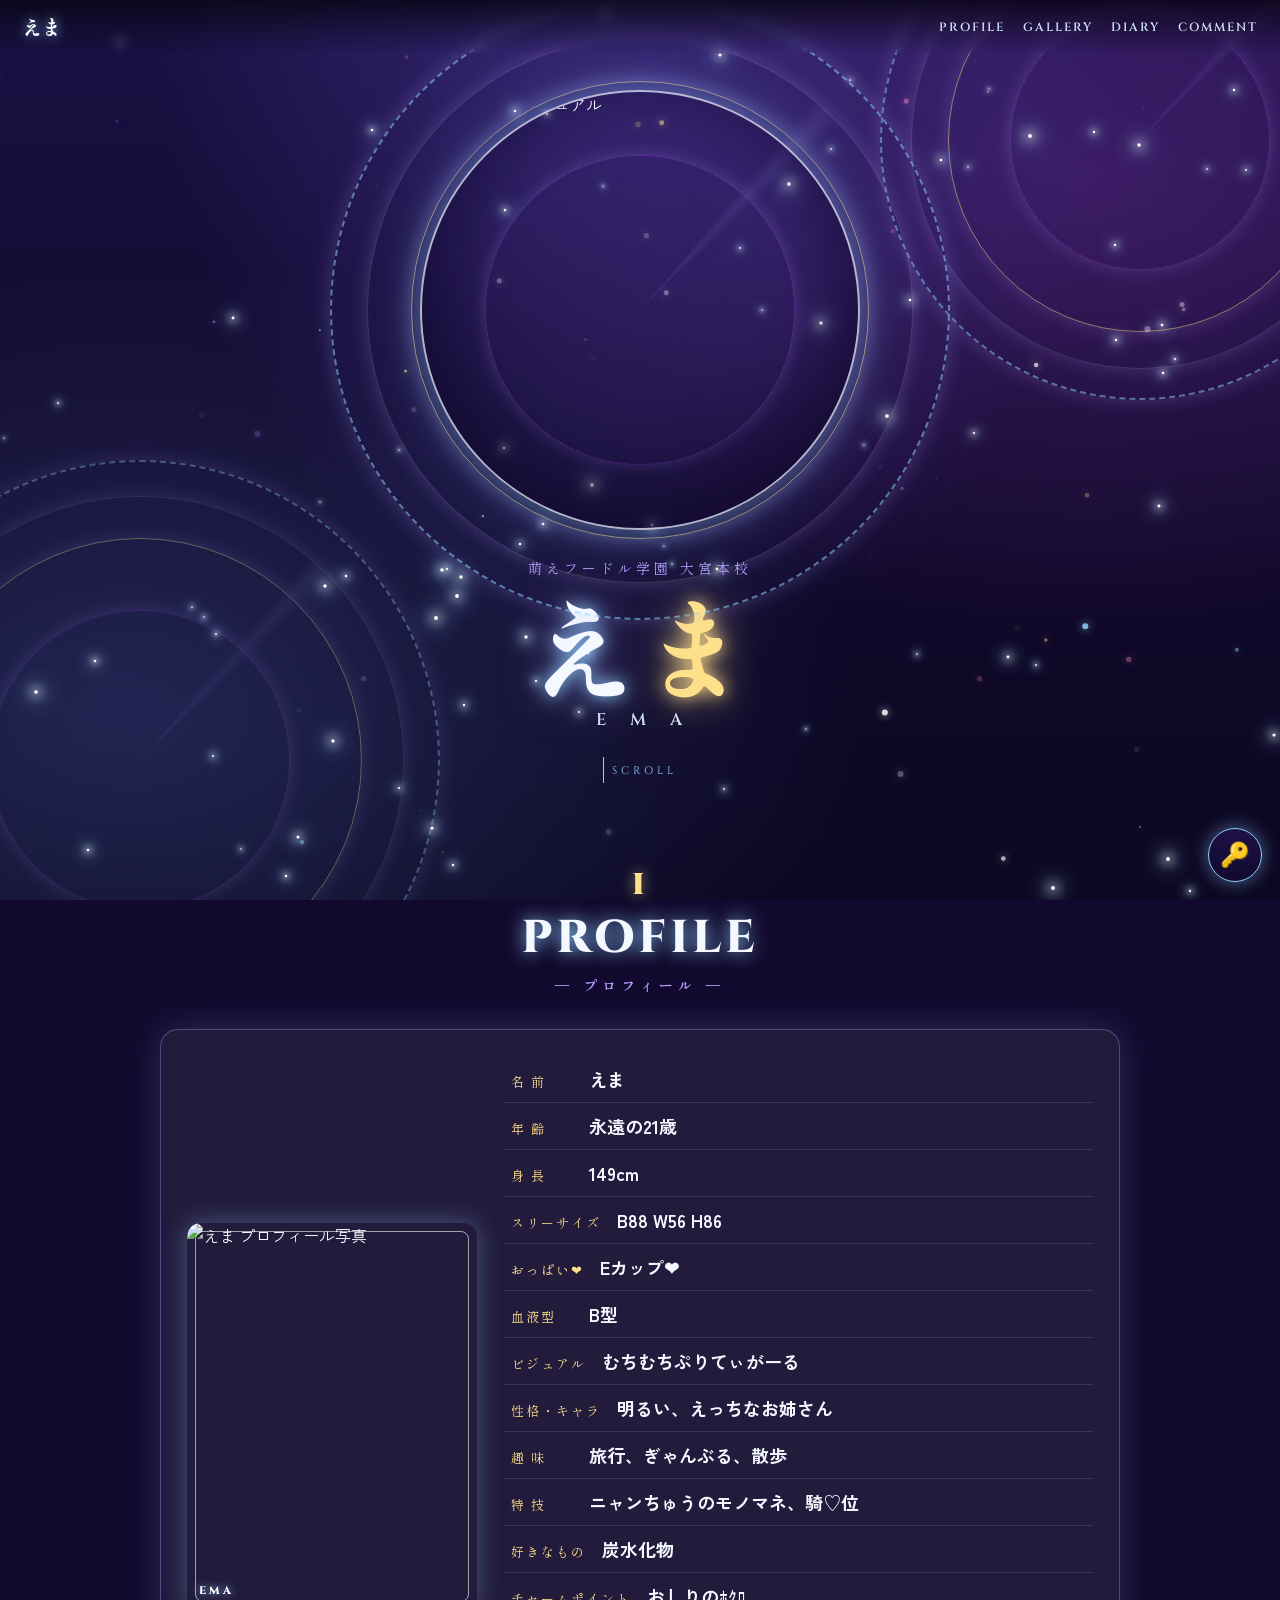
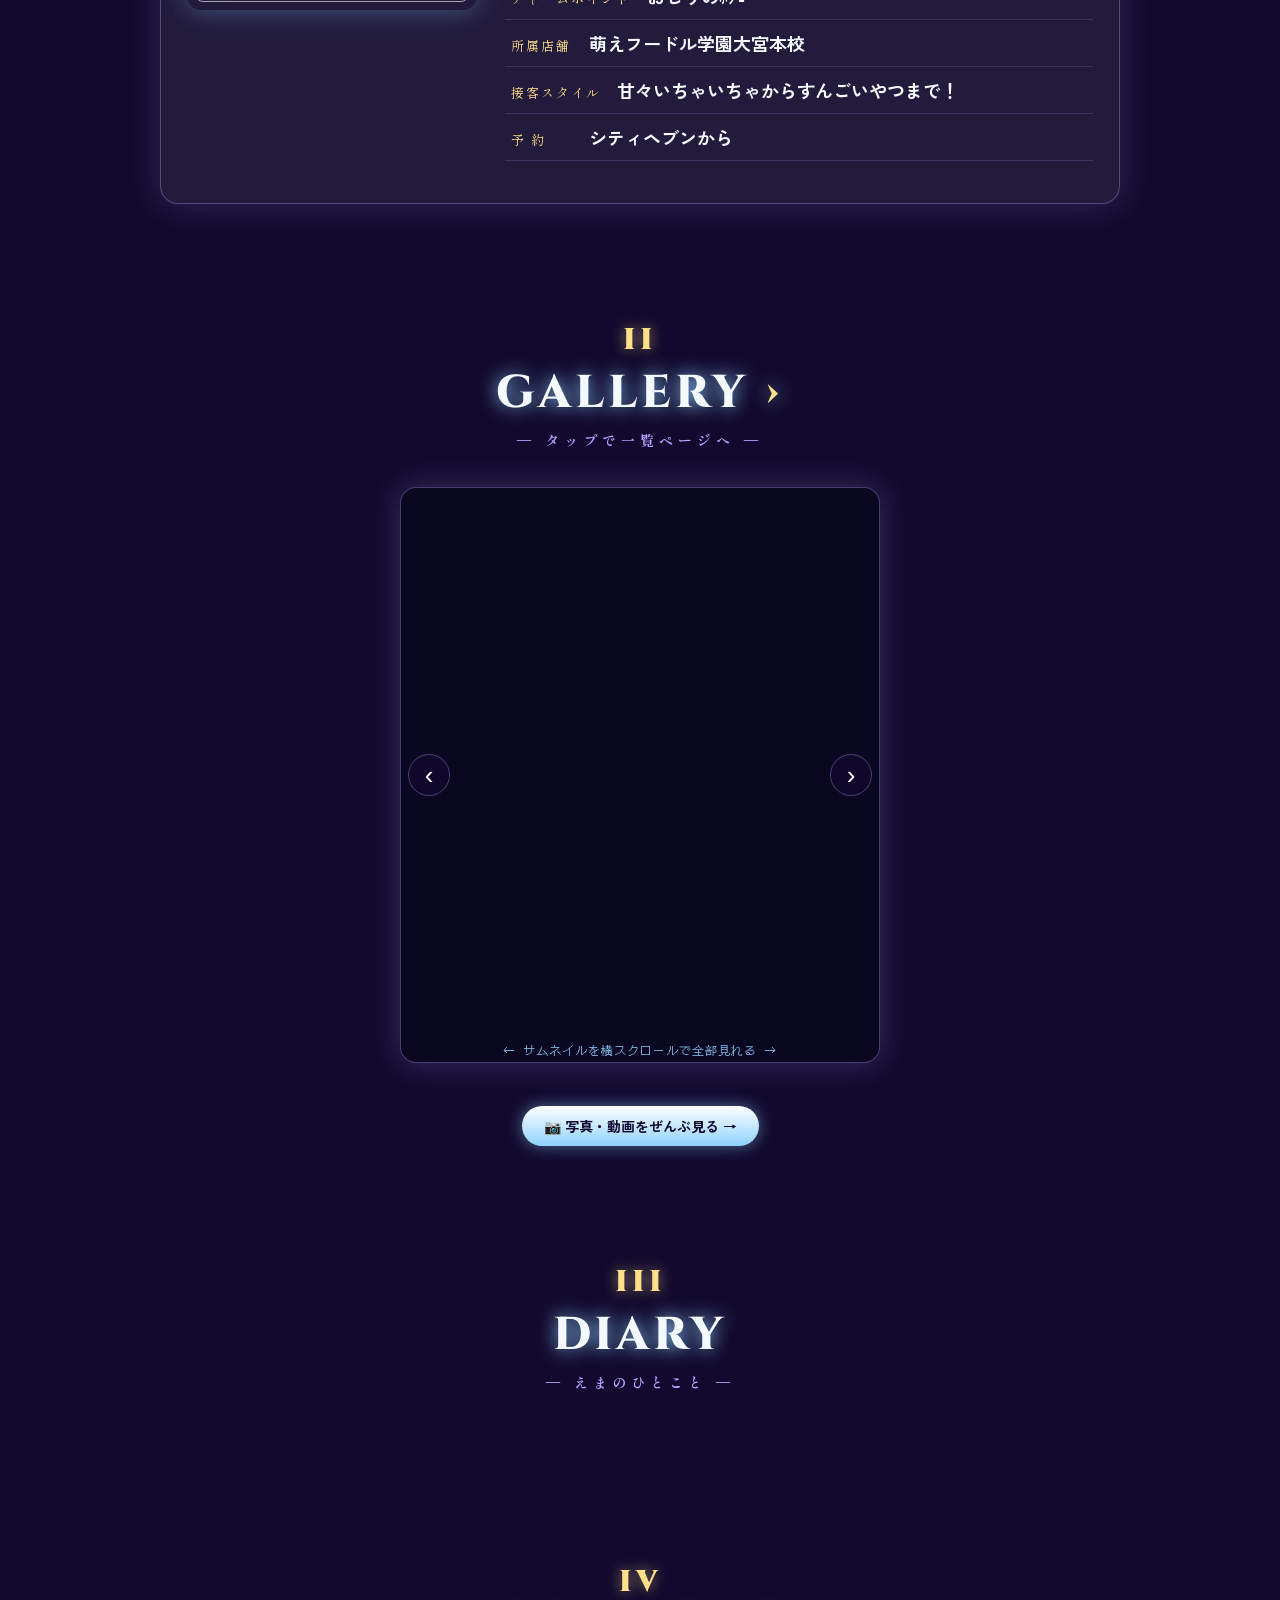
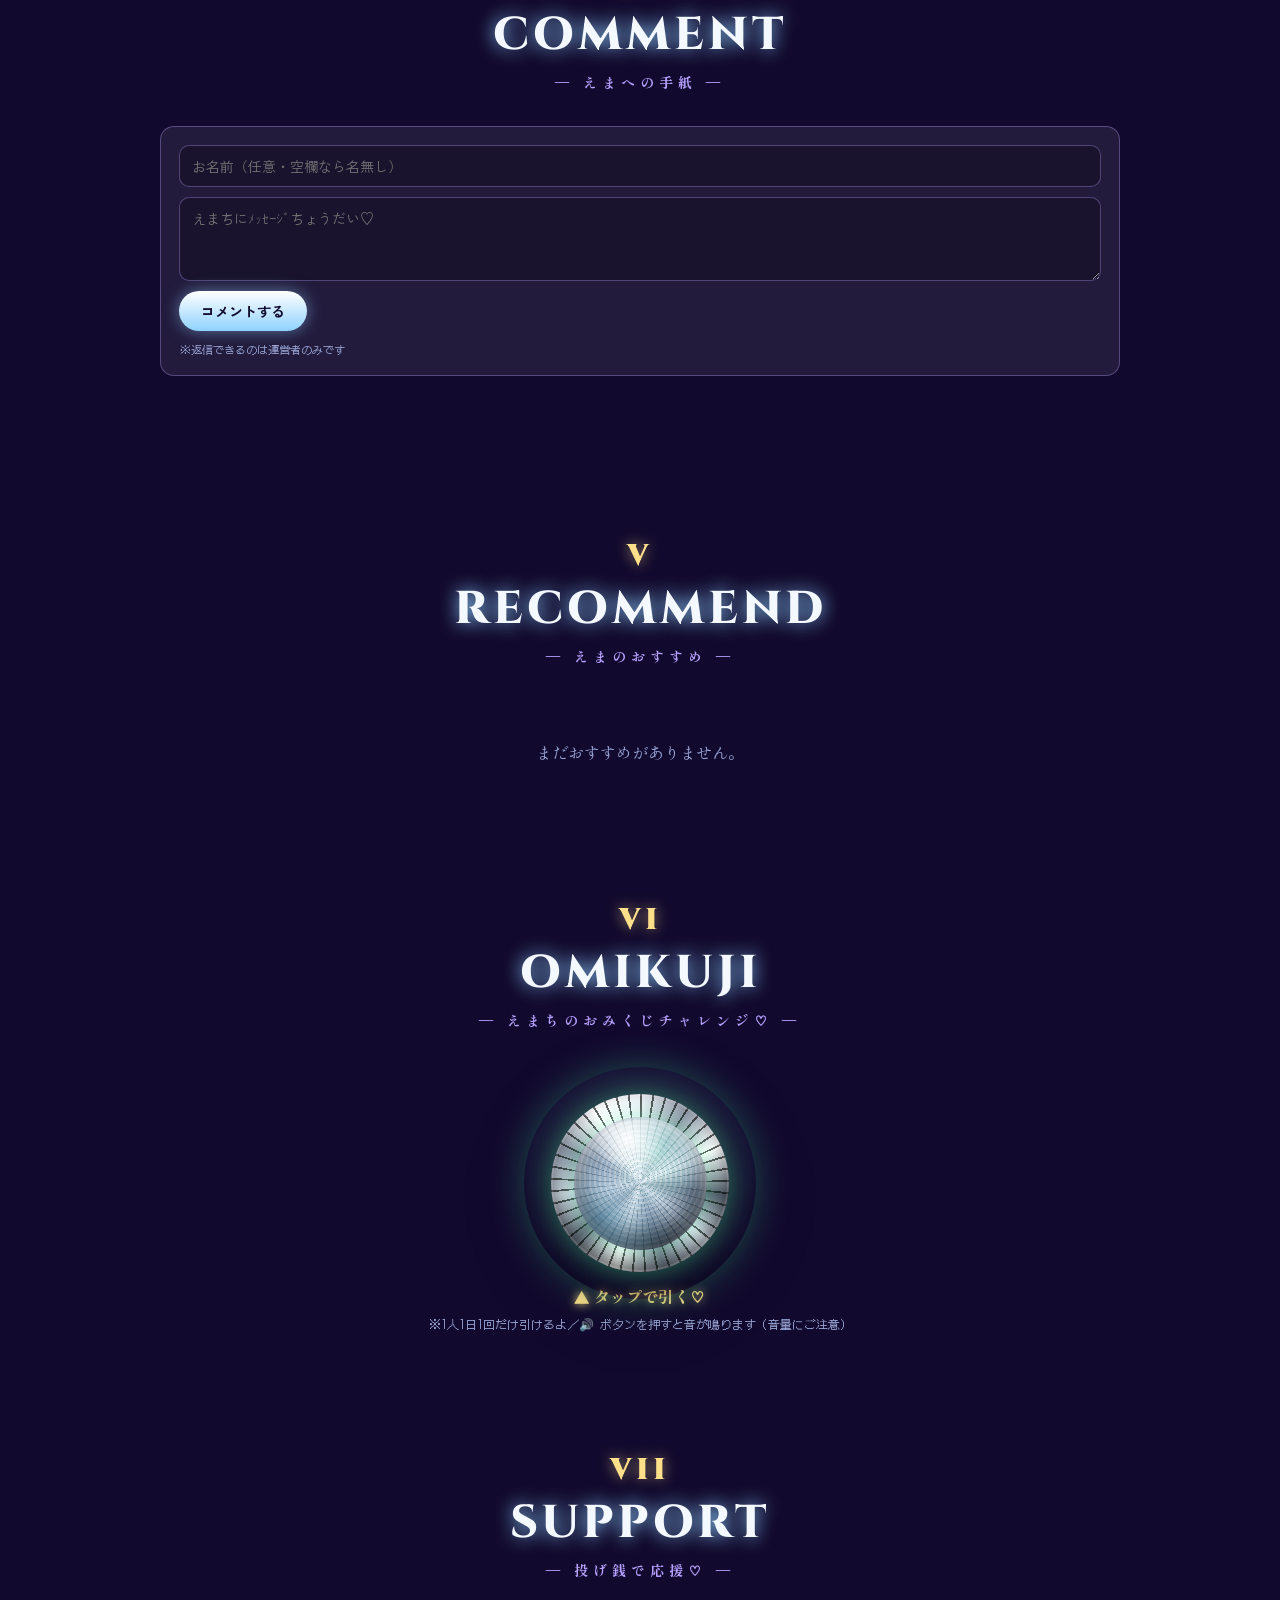
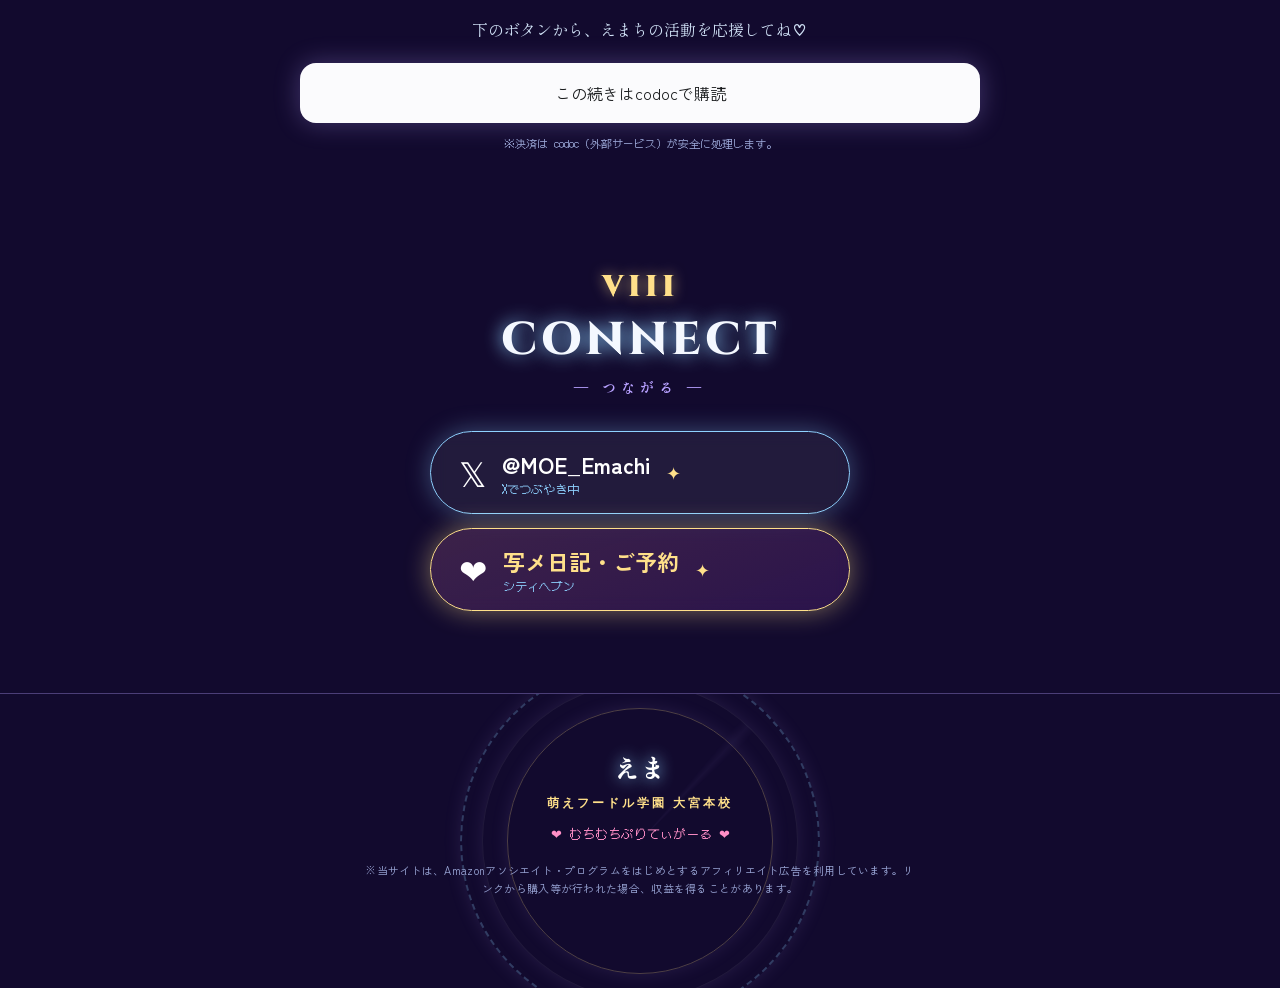
==== commit a50f181e: "SUPPORT: reword intro; put codoc widget on light card for readable text" ====
--- a/index.html
+++ b/index.html
@@ -185,7 +185,7 @@
 <!-- 投げ銭 / 応援（codoc 埋め込み） -->
 <section class="section support" id="support">
   <h2 class="sec-title" data-num="VII"><span class="en">SUPPORT</span><span class="jp">― 投げ銭で応援♡ ―</span></h2>
-  <p class="support-msg">えまちの活動を応援してくれると、すっごくうれしい♡<br>下のボタンから、その場でサクッと応援できるよ！</p>
+  <p class="support-msg">下のボタンから、えまちの活動を応援してね♡</p>
   <div class="codoc-wrap" id="codocSupport">
     <!-- codoc 埋め込みタグ -->
     <script src="https://codoc.jp/js/cms.js" data-css="rainbow-square" data-usercode="ii0WuzDX6g" charset="UTF-8" defer></script>
--- a/style.css
+++ b/style.css
@@ -287,7 +287,8 @@
 /* ===== 投げ銭 / 応援（codoc） ===== */
 .support{ text-align:center; }
 .support-msg{ font-family:var(--min); line-height:1.9; color:var(--silver); margin-bottom:18px; }
-.codoc-wrap{ display:flex; flex-direction:column; align-items:center; gap:10px; min-height:44px; width:100%; max-width:680px; margin:0 auto; }
+.codoc-wrap{ display:flex; flex-direction:column; align-items:center; gap:10px; min-height:44px; width:100%; max-width:680px; margin:0 auto;
+  background:#fbfbfd; color:#1b1d1f; border-radius:16px; padding:18px 14px; box-shadow:0 0 26px rgba(183,160,255,.3); }
 .codoc-wrap .codoc-entries, .codoc-wrap .codoc-entry{ width:100%; }
 .support-note{ color:var(--rose); font-family:var(--min); font-size:13px; }
 .support-fine{ margin-top:12px; font-family:var(--dot); font-size:11px; color:var(--dim); }
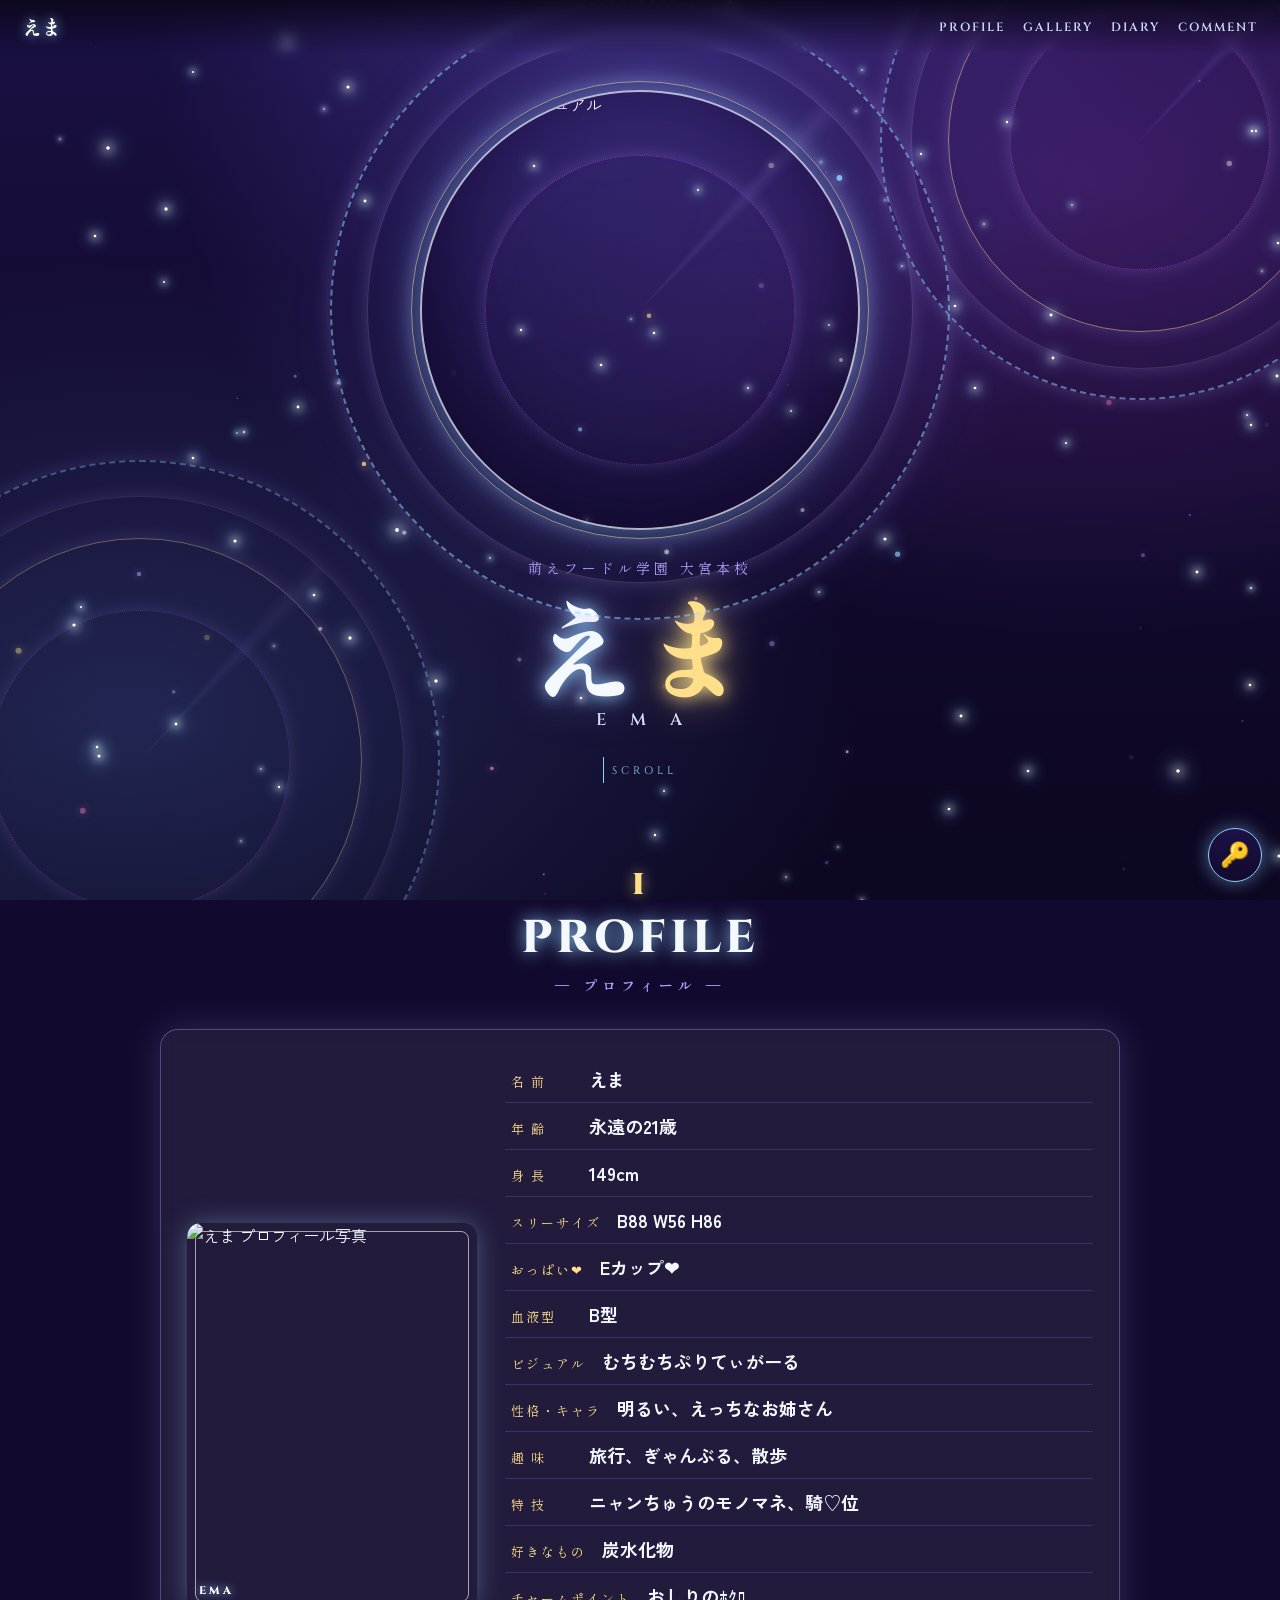
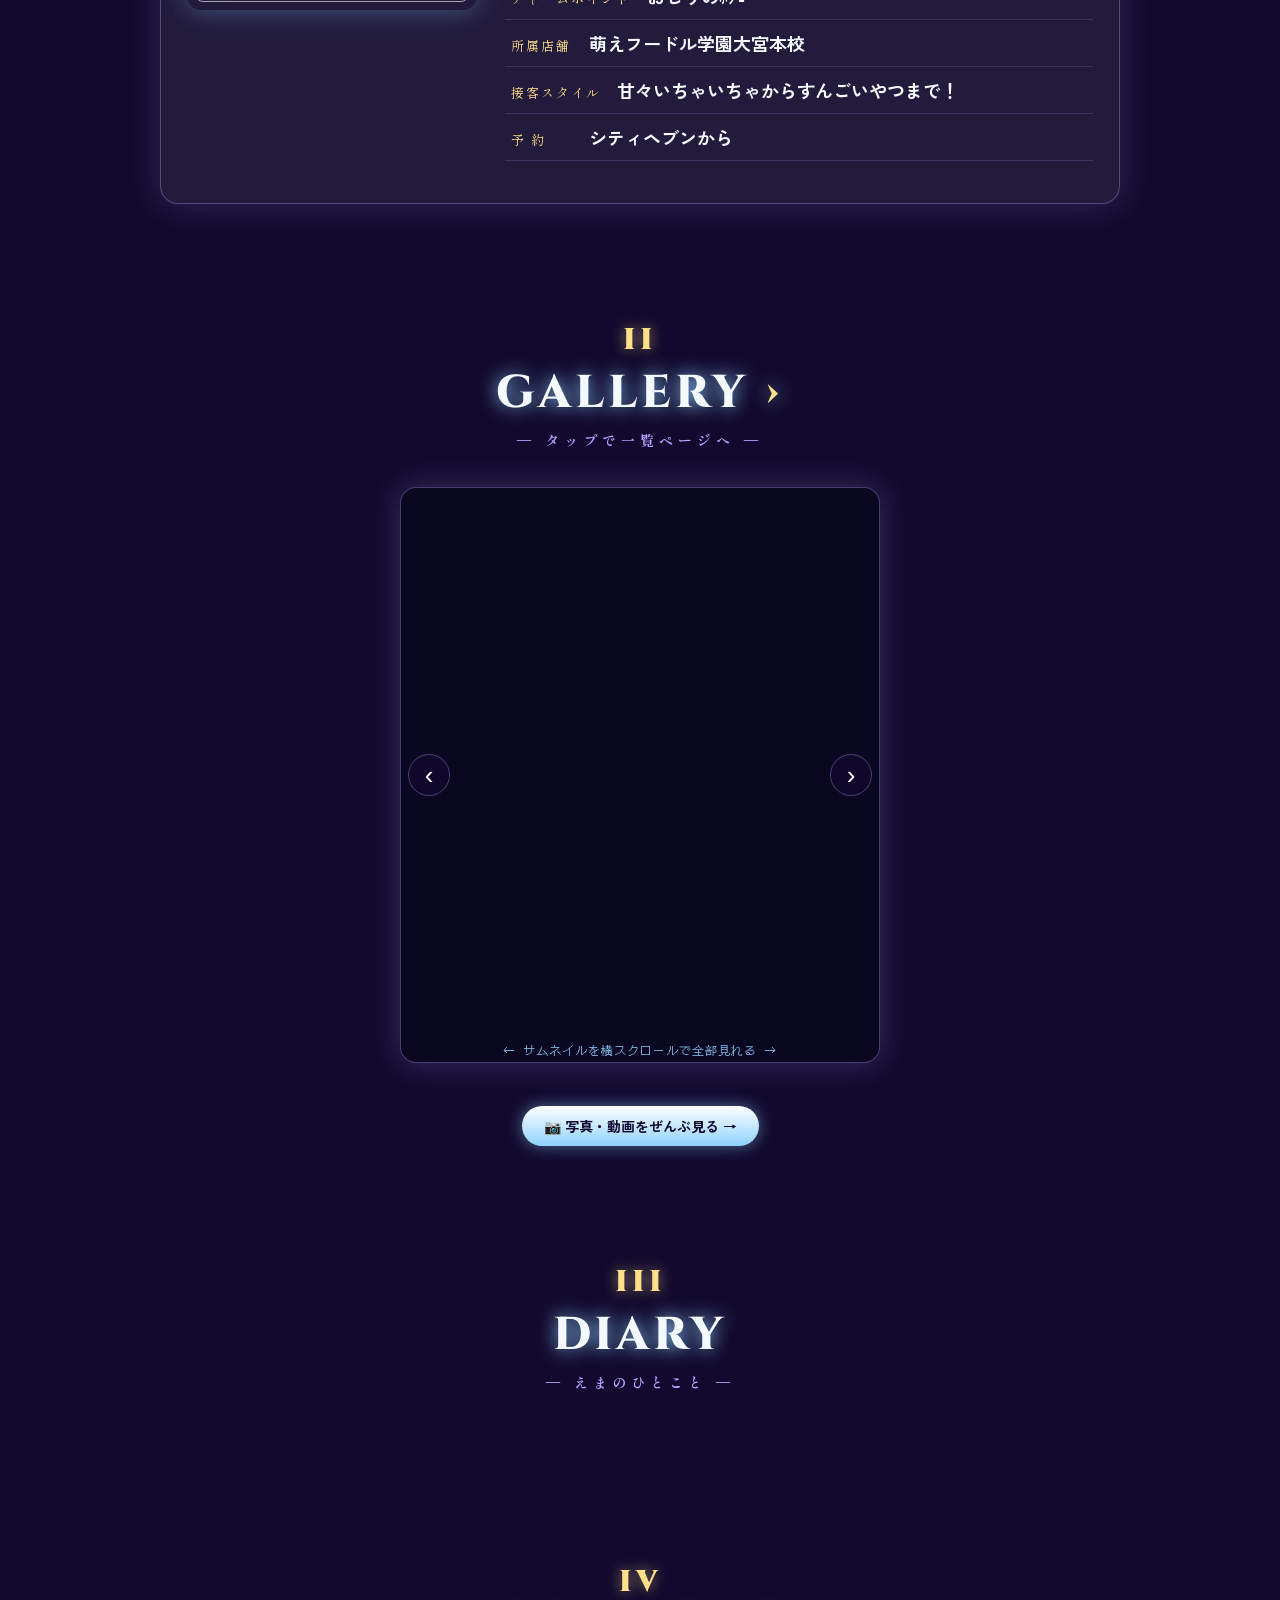
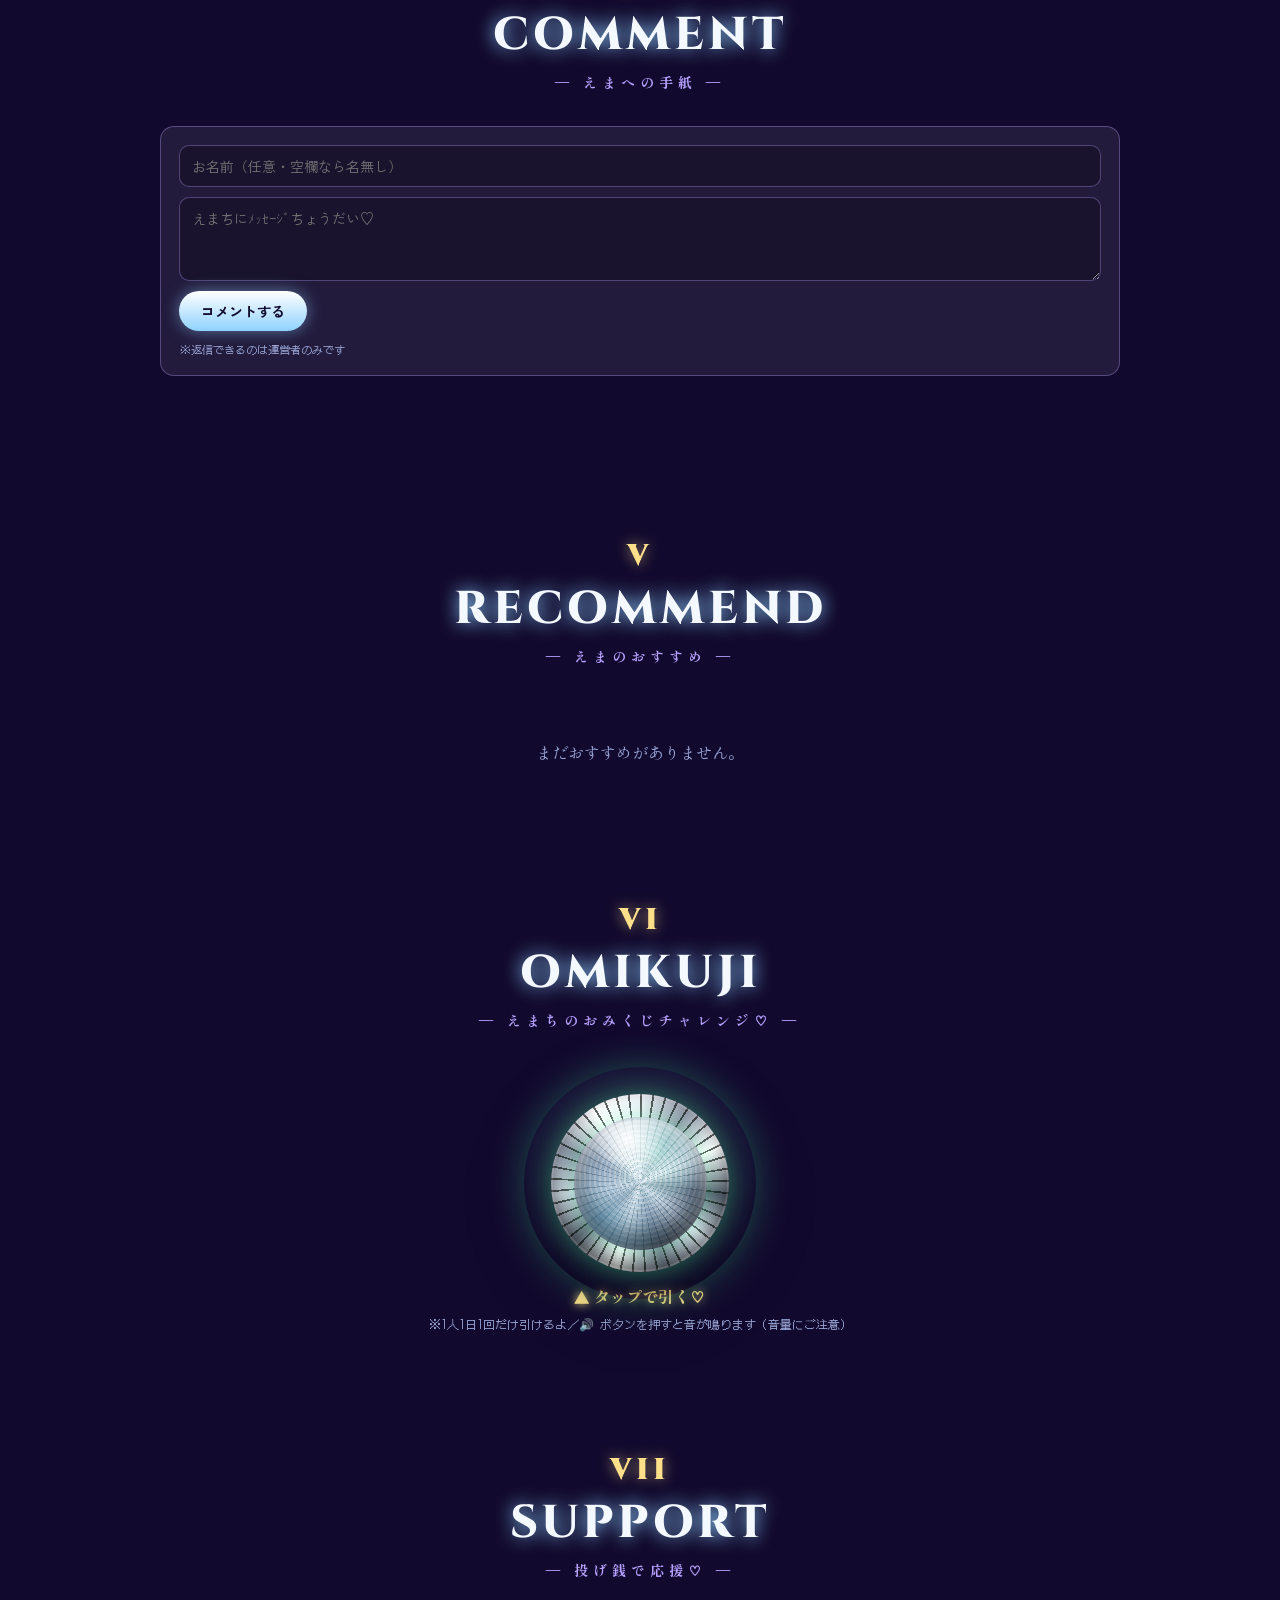
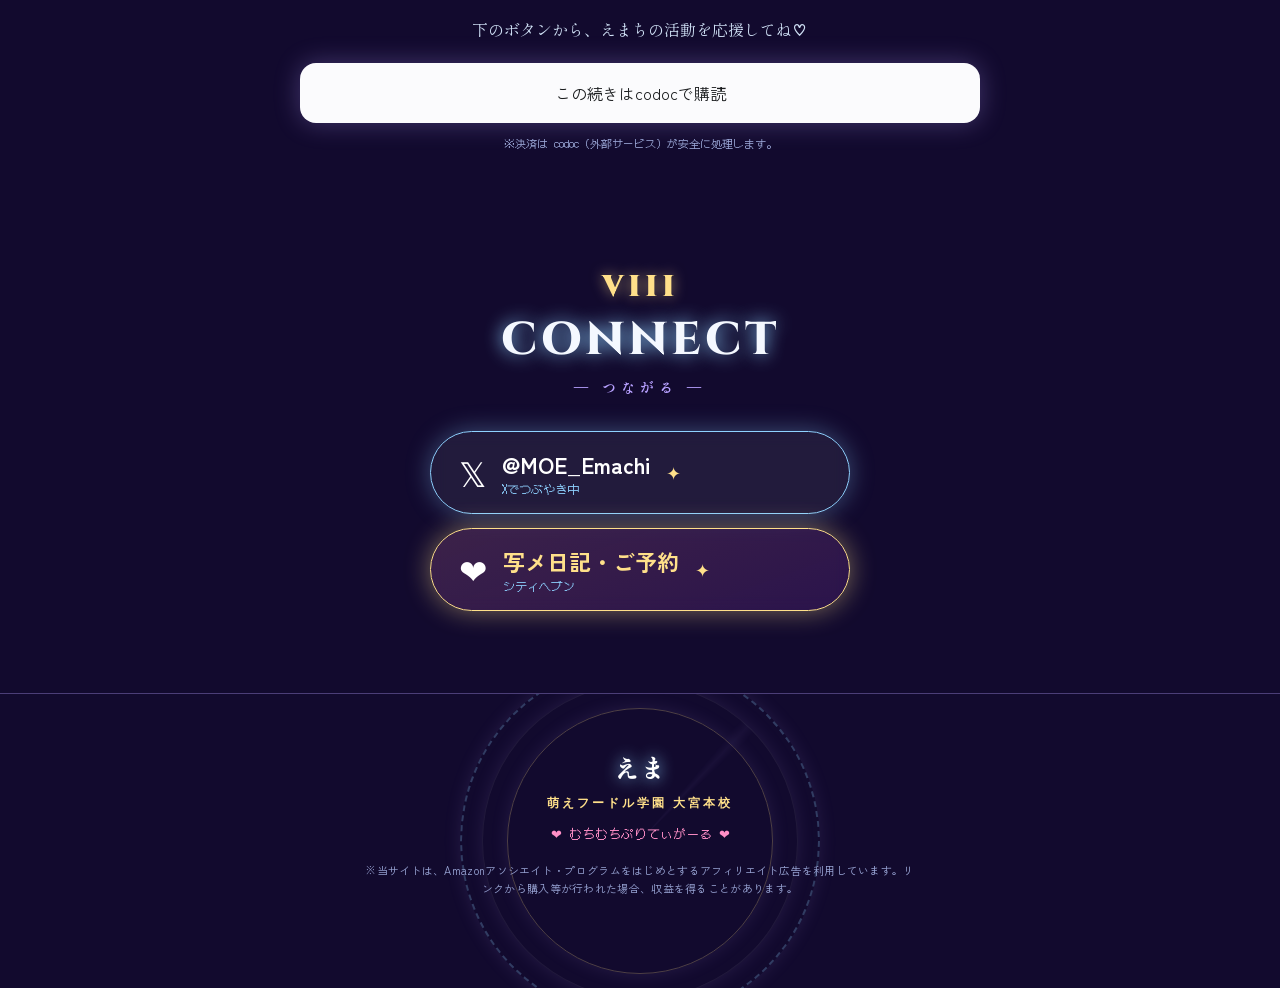
==== commit de4a3a27: "Add VIP membership feature (gold/silver/bronze) to comments 運営が名前で登録したVIPのコメントを階級別に装飾。 金＞銀＞銅の3段階で扱いに" ====
--- a/index.html
+++ b/index.html
@@ -126,6 +126,21 @@
 <!-- コメント -->
 <section class="section comments" id="comments">
   <h2 class="sec-title" data-num="IV"><span class="en">COMMENT</span><span class="jp">― えまへの手紙 ―</span></h2>
+
+  <div class="admin-only admin-panel" id="vipPanel">
+    <p class="panel-head">👑 VIP会員を登録（この名前でコメントすると豪華に表示されます）</p>
+    <div class="upload-row vip-add-row">
+      <input type="text" id="vipName" placeholder="VIPにするお名前（コメント時と同じ表記）" maxlength="24">
+      <select id="vipTier" class="vip-tier-sel">
+        <option value="gold">👑 金（最上級）</option>
+        <option value="silver">💎 銀（上級）</option>
+        <option value="bronze" selected>🌟 銅（VIP）</option>
+      </select>
+      <button class="btn" id="vipAddBtn">登録</button>
+    </div>
+    <p class="upload-hint">※判定は「お名前」の一致（大文字小文字・前後の空白は無視）。同じ名前を再登録すると階級を変更できます。</p>
+    <div class="vip-list" id="vipList"></div>
+  </div>
 
   <form class="comment-form" id="commentForm">
     <input type="text" id="commentName" placeholder="お名前（任意・空欄なら名無し）" maxlength="24">
--- a/style.css
+++ b/style.css
@@ -389,3 +389,67 @@
 .reco-card .reco-cta{ margin-top:10px; display:inline-block; font-family:var(--fant); font-weight:800; font-size:11px; letter-spacing:1px; color:var(--night); background:linear-gradient(180deg,#fff,var(--gold)); padding:6px 14px; border-radius:20px; }
 .reco-card .del-btn{ position:absolute; top:8px; right:8px; z-index:3; }
 .footer-disclosure{ position:relative; max-width:560px; margin:18px auto 0; text-align:center; font-family:var(--jp); font-size:11px; line-height:1.7; color:var(--dim); letter-spacing:.3px; }
+
+/* ============================================================
+   VIP 会員（金＞銀＞銅：コメントが豪華に装飾される）
+   ============================================================ */
+/* 共通 */
+.comment.vip{ position:relative; }
+.comment.vip > *{ position:relative; z-index:1; }
+.vip-icon{ margin-right:3px; }
+.vip-badge{ display:inline-block; align-self:flex-start; font-family:var(--fant); font-weight:800;
+  font-size:11px; letter-spacing:2px; padding:3px 12px; border-radius:20px; margin-bottom:9px; z-index:2; }
+
+/* ---- 🥉 銅 BRONZE：色付きボーダー＋アイコン＋名前色 ---- */
+.comment.vip-bronze{ border-color:#cd7f32; box-shadow:0 0 14px rgba(205,127,50,.28);
+  background:linear-gradient(180deg, rgba(205,127,50,.12), var(--panel)); }
+.vip-bronze .c-name{ color:#f0b878; font-weight:800; text-shadow:0 0 8px rgba(205,127,50,.5); }
+.vip-badge-bronze{ color:#3a2410; background:linear-gradient(180deg,#f4c98f,#cd7f32); box-shadow:0 0 10px rgba(205,127,50,.5); }
+
+/* ---- 🥈 銀 SILVER：銀ボーダー＋淡い輝き＋グラデ名前 ---- */
+.comment.vip-silver{ border-color:#dfe7f5; box-shadow:0 0 20px rgba(214,228,248,.42);
+  background:linear-gradient(180deg, rgba(220,232,248,.14), var(--panel)); }
+.vip-silver .c-name{ background:linear-gradient(90deg,#ffffff,#c6d4ea,#ffffff);
+  -webkit-background-clip:text; background-clip:text; -webkit-text-fill-color:transparent;
+  filter:drop-shadow(0 0 5px rgba(210,225,245,.8)); font-weight:800; }
+.vip-badge-silver{ color:#2a3550; background:linear-gradient(180deg,#ffffff,#c6d4ea); box-shadow:0 0 12px rgba(214,228,248,.7); }
+.comment.vip-silver::after{ content:''; position:absolute; inset:0; border-radius:14px; z-index:0; pointer-events:none;
+  background:linear-gradient(120deg,transparent 40%,rgba(255,255,255,.18) 50%,transparent 60%);
+  background-size:280% 100%; animation:vipShine 5s linear infinite; }
+
+/* ---- 👑 金 GOLD：発光ボーダー＋流れる光沢＋豪華背景（最上級） ---- */
+.comment.vip-gold{ border:1.5px solid var(--gold); box-shadow:0 0 26px rgba(255,224,138,.55), inset 0 0 20px rgba(255,224,138,.12);
+  background:linear-gradient(180deg, rgba(255,224,138,.18), rgba(255,143,199,.07));
+  animation:vipGoldPulse 2.6s ease-in-out infinite; }
+.vip-gold .c-name{ background:linear-gradient(90deg,#fff6d5,#ffd86b,#ffb64c,#ffe9a8);
+  -webkit-background-clip:text; background-clip:text; -webkit-text-fill-color:transparent;
+  filter:drop-shadow(0 0 7px rgba(255,214,90,.85)); font-weight:900; letter-spacing:.5px; }
+.vip-gold .c-body{ color:#fff3d8; }
+.vip-badge-gold{ color:#4a2f00; background:linear-gradient(180deg,#fff6d5,#ffce4d,#ffb64c);
+  box-shadow:0 0 14px rgba(255,206,77,.85); animation:vipBadgeGlow 2s ease-in-out infinite; }
+.comment.vip-gold::after{ content:''; position:absolute; inset:0; border-radius:14px; z-index:0; pointer-events:none;
+  background:linear-gradient(115deg,transparent 30%,rgba(255,255,255,.4) 48%,transparent 66%);
+  background-size:250% 100%; animation:vipShine 3.4s linear infinite; }
+
+@keyframes vipShine{ 0%{ background-position:130% 0; } 100%{ background-position:-130% 0; } }
+@keyframes vipGoldPulse{ 0%,100%{ box-shadow:0 0 22px rgba(255,224,138,.45), inset 0 0 18px rgba(255,224,138,.1); }
+  50%{ box-shadow:0 0 34px rgba(255,224,138,.75), inset 0 0 24px rgba(255,224,138,.18); } }
+@keyframes vipBadgeGlow{ 0%,100%{ box-shadow:0 0 10px rgba(255,206,77,.6); } 50%{ box-shadow:0 0 20px rgba(255,206,77,1); } }
+
+/* ---- 運営：VIP登録パネル ---- */
+.vip-add-row .vip-tier-sel{ font-family:var(--jp); font-size:14px; color:#fff; background:rgba(0,0,0,.25);
+  border:1px solid var(--line); border-radius:10px; padding:10px 12px; outline:none; cursor:pointer; }
+.vip-add-row .vip-tier-sel:focus{ border-color:var(--sky); box-shadow:0 0 12px rgba(143,210,255,.4); }
+.vip-list{ display:flex; flex-direction:column; gap:8px; margin-top:14px; }
+.vip-empty{ margin-top:12px; }
+.vip-item{ display:flex; align-items:center; gap:10px; padding:8px 12px; border-radius:10px;
+  border:1px solid var(--line); background:rgba(0,0,0,.22); }
+.vip-item-badge{ font-family:var(--fant); font-weight:800; font-size:11px; letter-spacing:1px;
+  padding:3px 10px; border-radius:14px; white-space:nowrap; }
+.vip-item-name{ flex:1; font-weight:700; color:var(--white); overflow:hidden; text-overflow:ellipsis; white-space:nowrap; }
+.vip-item.vip-gold{ border-color:var(--gold); animation:none; box-shadow:none; }
+.vip-item.vip-gold .vip-item-badge{ color:#4a2f00; background:linear-gradient(180deg,#fff6d5,#ffce4d); }
+.vip-item.vip-silver{ border-color:#dfe7f5; box-shadow:none; }
+.vip-item.vip-silver .vip-item-badge{ color:#2a3550; background:linear-gradient(180deg,#ffffff,#c6d4ea); }
+.vip-item.vip-bronze{ border-color:#cd7f32; box-shadow:none; }
+.vip-item.vip-bronze .vip-item-badge{ color:#3a2410; background:linear-gradient(180deg,#f4c98f,#cd7f32); }
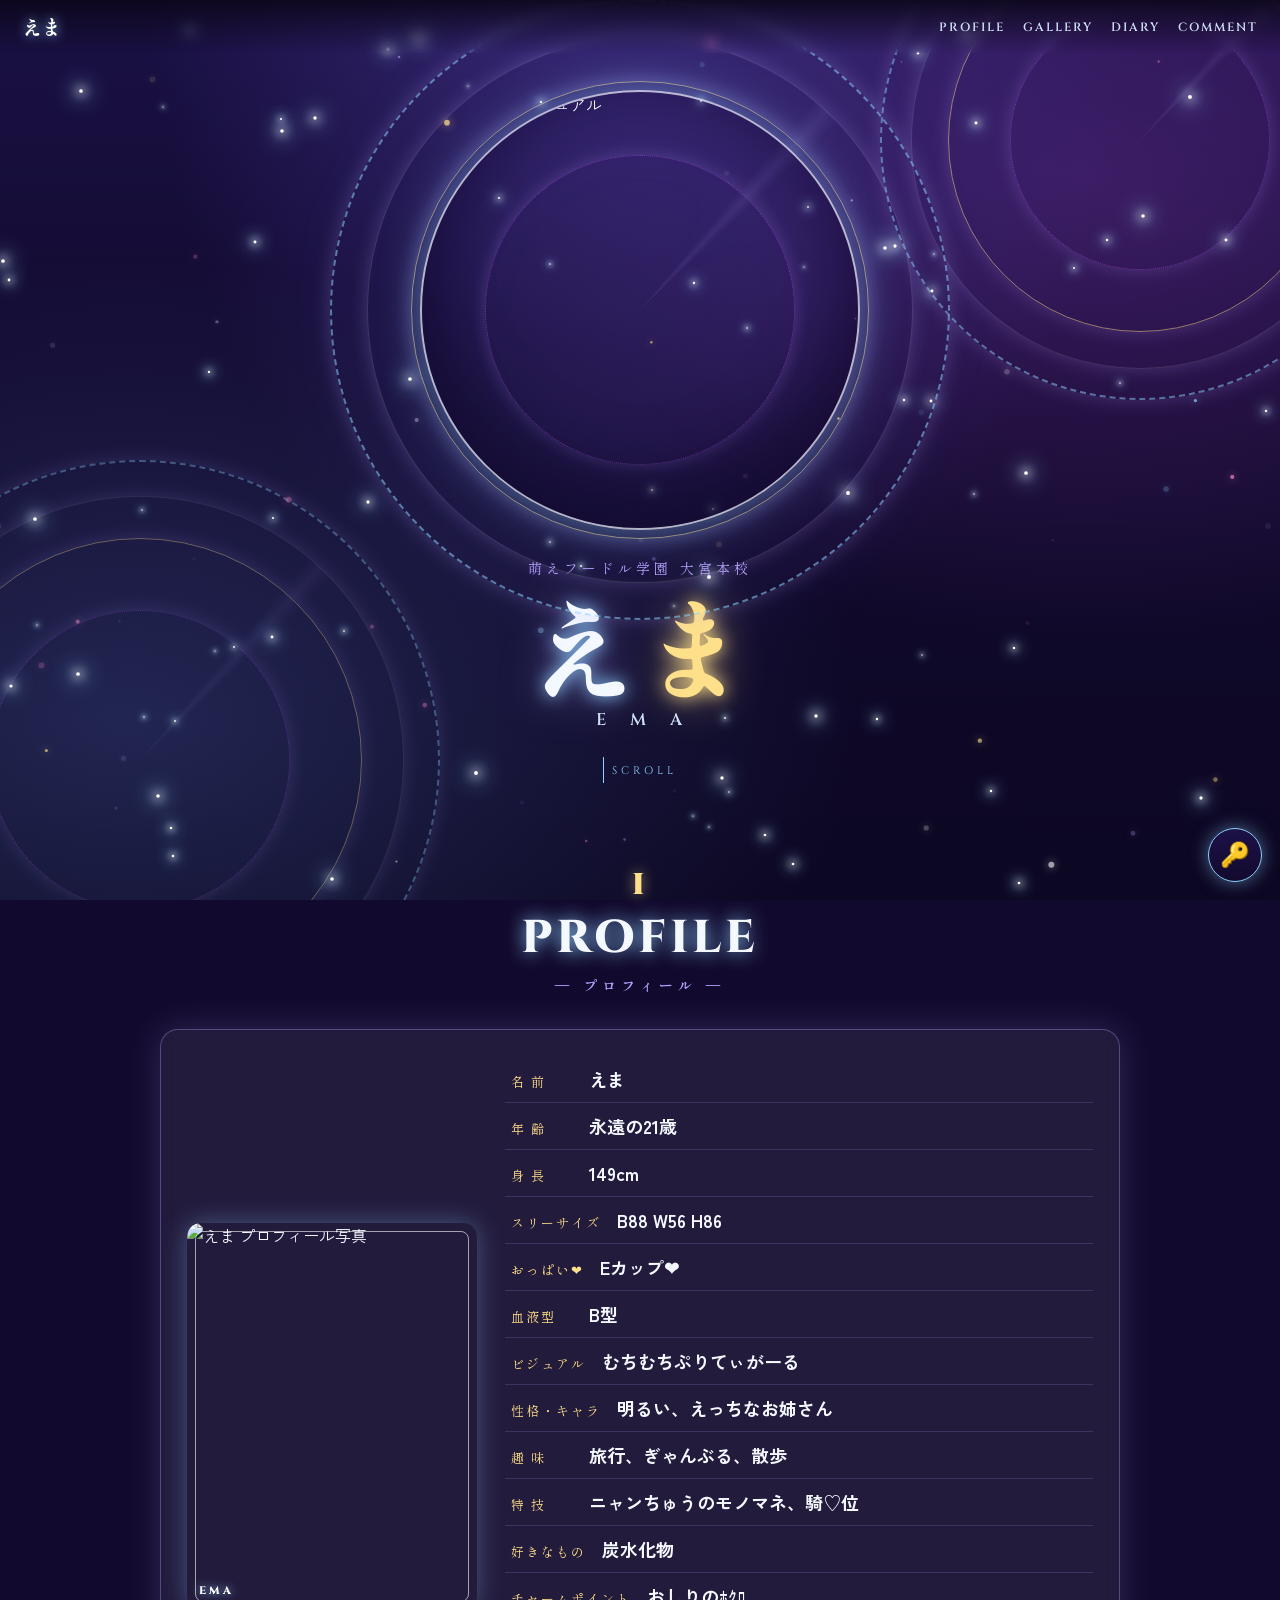
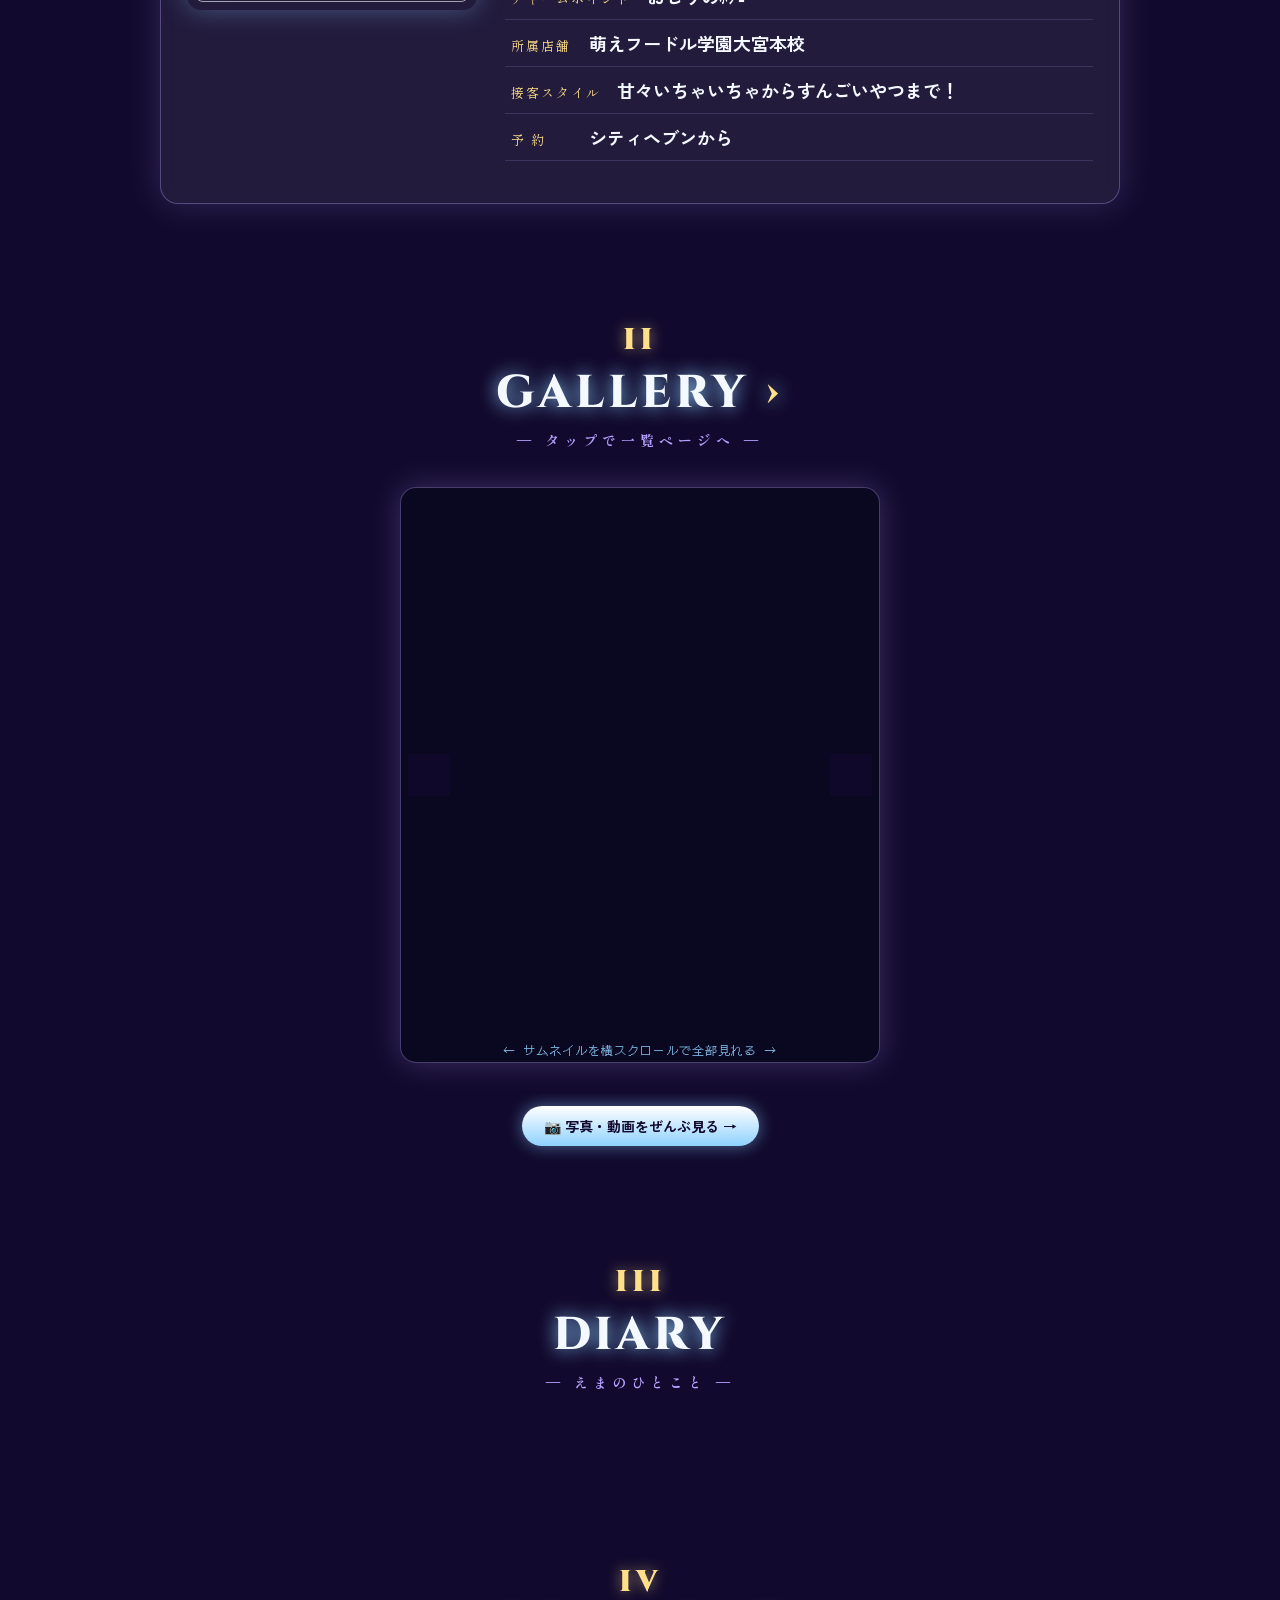
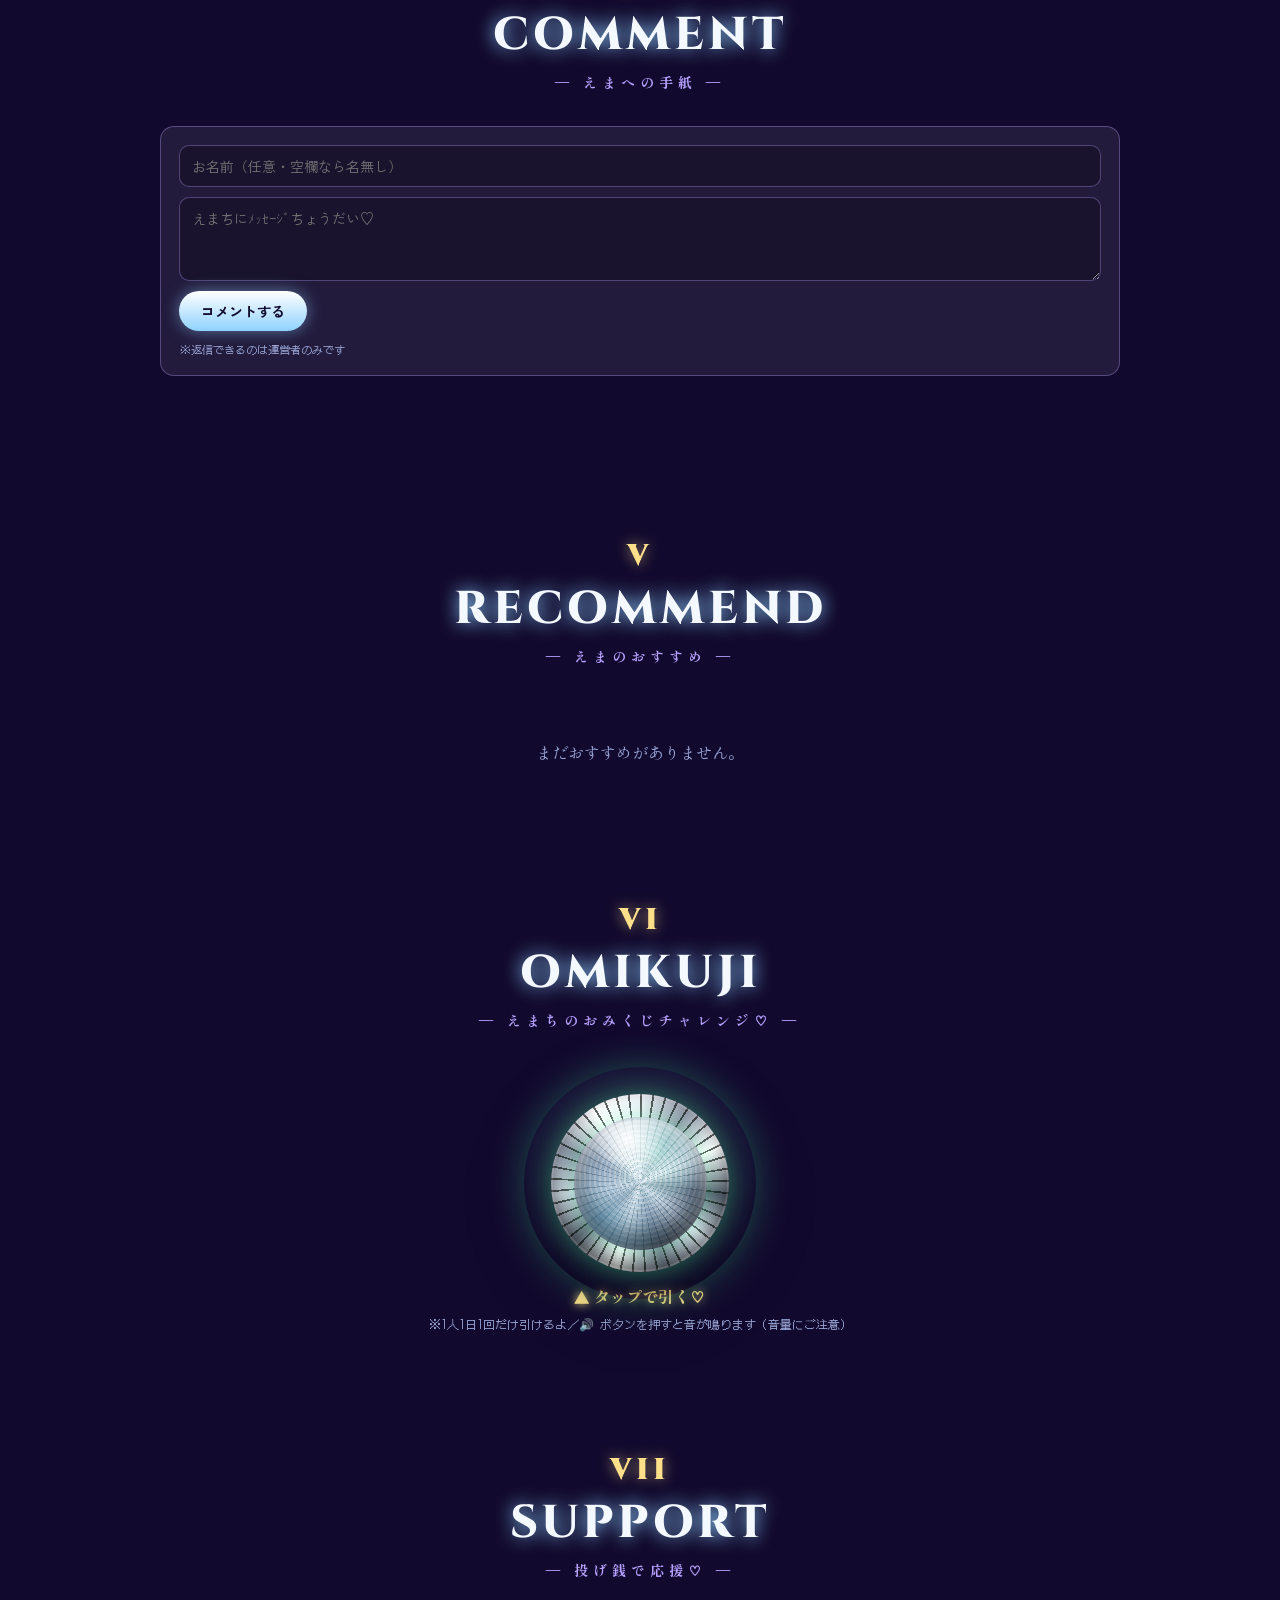
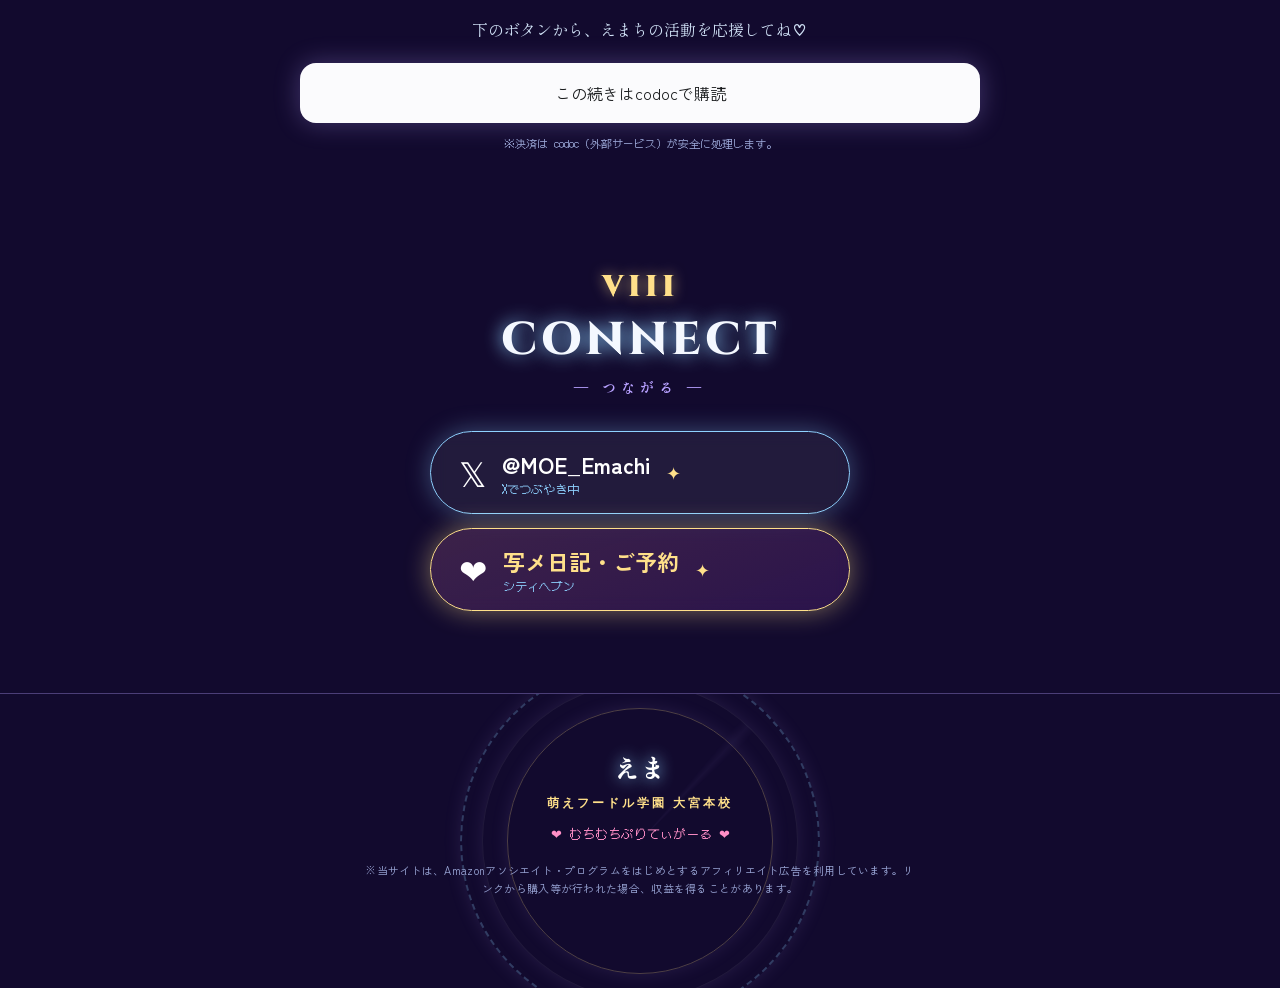
==== commit c9b18514: "VIP: switch to auto point system (100pt/comment) with ranking & manual top-ups ・コメント1件=100ptで名前ごとに自動" ====
--- a/index.html
+++ b/index.html
@@ -128,18 +128,15 @@
   <h2 class="sec-title" data-num="IV"><span class="en">COMMENT</span><span class="jp">― えまへの手紙 ―</span></h2>
 
   <div class="admin-only admin-panel" id="vipPanel">
-    <p class="panel-head">👑 VIP会員を登録（この名前でコメントすると豪華に表示されます）</p>
+    <p class="panel-head">👑 VIPポイント（コメント1件＝100pt・自動集計）</p>
+    <p class="upload-hint">階級は合計ptで自動判定 → 🌟銅 1,000pt ／ 💎銀 5,000pt ／ 👑金 30,000pt。<br>codocの投げ銭などは下の欄で手動加算できます（マイナス入力で減算・訂正も可）。</p>
     <div class="upload-row vip-add-row">
-      <input type="text" id="vipName" placeholder="VIPにするお名前（コメント時と同じ表記）" maxlength="24">
-      <select id="vipTier" class="vip-tier-sel">
-        <option value="gold">👑 金（最上級）</option>
-        <option value="silver">💎 銀（上級）</option>
-        <option value="bronze" selected>🌟 銅（VIP）</option>
-      </select>
-      <button class="btn" id="vipAddBtn">登録</button>
-    </div>
-    <p class="upload-hint">※判定は「お名前」の一致（大文字小文字・前後の空白は無視）。同じ名前を再登録すると階級を変更できます。</p>
-    <div class="vip-list" id="vipList"></div>
+      <input type="text" id="vipPtName" placeholder="名前（コメント時と同じ表記）" maxlength="24">
+      <input type="number" id="vipPtAmount" placeholder="加算pt（投げ銭など）" step="100">
+      <button class="btn" id="vipPtAddBtn">加算</button>
+    </div>
+    <p class="upload-status" id="vipPtStatus"></p>
+    <div class="vip-rank" id="vipRank"></div>
   </div>
 
   <form class="comment-form" id="commentForm">
--- a/style.css
+++ b/style.css
@@ -436,20 +436,42 @@
   50%{ box-shadow:0 0 34px rgba(255,224,138,.75), inset 0 0 24px rgba(255,224,138,.18); } }
 @keyframes vipBadgeGlow{ 0%,100%{ box-shadow:0 0 10px rgba(255,206,77,.6); } 50%{ box-shadow:0 0 20px rgba(255,206,77,1); } }
 
-/* ---- 運営：VIP登録パネル ---- */
-.vip-add-row .vip-tier-sel{ font-family:var(--jp); font-size:14px; color:#fff; background:rgba(0,0,0,.25);
-  border:1px solid var(--line); border-radius:10px; padding:10px 12px; outline:none; cursor:pointer; }
-.vip-add-row .vip-tier-sel:focus{ border-color:var(--sky); box-shadow:0 0 12px rgba(143,210,255,.4); }
-.vip-list{ display:flex; flex-direction:column; gap:8px; margin-top:14px; }
-.vip-empty{ margin-top:12px; }
-.vip-item{ display:flex; align-items:center; gap:10px; padding:8px 12px; border-radius:10px;
-  border:1px solid var(--line); background:rgba(0,0,0,.22); }
+/* ---- 運営：VIPポイント・ランキングパネル ---- */
+.vip-add-row #vipPtName{ flex:1 1 180px; }
+.vip-add-row #vipPtAmount{ flex:0 0 160px; width:160px; }
 .vip-item-badge{ font-family:var(--fant); font-weight:800; font-size:11px; letter-spacing:1px;
   padding:3px 10px; border-radius:14px; white-space:nowrap; }
-.vip-item-name{ flex:1; font-weight:700; color:var(--white); overflow:hidden; text-overflow:ellipsis; white-space:nowrap; }
-.vip-item.vip-gold{ border-color:var(--gold); animation:none; box-shadow:none; }
-.vip-item.vip-gold .vip-item-badge{ color:#4a2f00; background:linear-gradient(180deg,#fff6d5,#ffce4d); }
-.vip-item.vip-silver{ border-color:#dfe7f5; box-shadow:none; }
-.vip-item.vip-silver .vip-item-badge{ color:#2a3550; background:linear-gradient(180deg,#ffffff,#c6d4ea); }
-.vip-item.vip-bronze{ border-color:#cd7f32; box-shadow:none; }
-.vip-item.vip-bronze .vip-item-badge{ color:#3a2410; background:linear-gradient(180deg,#f4c98f,#cd7f32); }
+.vip-empty{ margin-top:12px; }
+.vip-rank{ margin-top:14px; display:flex; flex-direction:column; gap:6px;
+  max-height:216px; overflow-y:auto; padding-right:6px;
+  scrollbar-width:thin; scrollbar-color:var(--emilia) rgba(255,255,255,.08); }
+.vip-rank::-webkit-scrollbar{ width:8px; }
+.vip-rank::-webkit-scrollbar-track{ background:rgba(255,255,255,.06); border-radius:10px; }
+.vip-rank::-webkit-scrollbar-thumb{ background:linear-gradient(180deg,var(--sky),var(--emilia)); border-radius:10px; }
+.vip-rank .vip-rank-head{ position:sticky; top:0; z-index:2; background:var(--night); }
+.vip-rank-row{ display:grid; grid-template-columns:34px minmax(80px,1fr) 92px 78px minmax(96px,1.2fr) auto;
+  align-items:center; gap:8px; padding:8px 10px; border-radius:10px;
+  border:1px solid var(--line); background:rgba(0,0,0,.22); font-size:13px; }
+.vip-rank-head{ background:transparent; border:none; padding:2px 10px; color:var(--dim);
+  font-family:var(--fant); font-size:11px; letter-spacing:1px; }
+.vip-rank-no{ font-family:var(--fant); font-weight:800; color:var(--dim); text-align:center; }
+.vip-rank-no-1{ color:#ffce4d; text-shadow:0 0 8px rgba(255,206,77,.7); }
+.vip-rank-no-2{ color:#dfe7f5; }
+.vip-rank-no-3{ color:#f0b878; }
+.vip-rank-name{ font-weight:700; color:var(--white); overflow:hidden; text-overflow:ellipsis; white-space:nowrap; }
+.vip-rank-pt{ font-family:var(--dot); font-weight:700; color:var(--gold); text-align:right; }
+.vip-rank-brk{ font-family:var(--dot); font-size:11px; color:var(--dim); white-space:nowrap; }
+.vip-rank-none{ color:var(--dim); }
+.vip-rank-row .del-btn{ font-size:11px; padding:4px 9px; }
+.vip-rank-row.vip-gold{ border-color:var(--gold); box-shadow:0 0 12px rgba(255,224,138,.25); }
+.vip-rank-row.vip-gold .vip-item-badge{ color:#4a2f00; background:linear-gradient(180deg,#fff6d5,#ffce4d); }
+.vip-rank-row.vip-silver{ border-color:#dfe7f5; }
+.vip-rank-row.vip-silver .vip-item-badge{ color:#2a3550; background:linear-gradient(180deg,#ffffff,#c6d4ea); }
+.vip-rank-row.vip-bronze{ border-color:#cd7f32; }
+.vip-rank-row.vip-bronze .vip-item-badge{ color:#3a2410; background:linear-gradient(180deg,#f4c98f,#cd7f32); }
+@media (max-width:560px){
+  .vip-rank-row{ grid-template-columns:26px minmax(60px,1fr) 74px 66px; row-gap:4px; }
+  .vip-rank-brk{ grid-column:2 / -1; }
+  .vip-rank-row .del-btn{ grid-column:2 / -1; justify-self:start; }
+  .vip-rank-head span:nth-child(5), .vip-rank-head span:nth-child(6){ display:none; }
+}
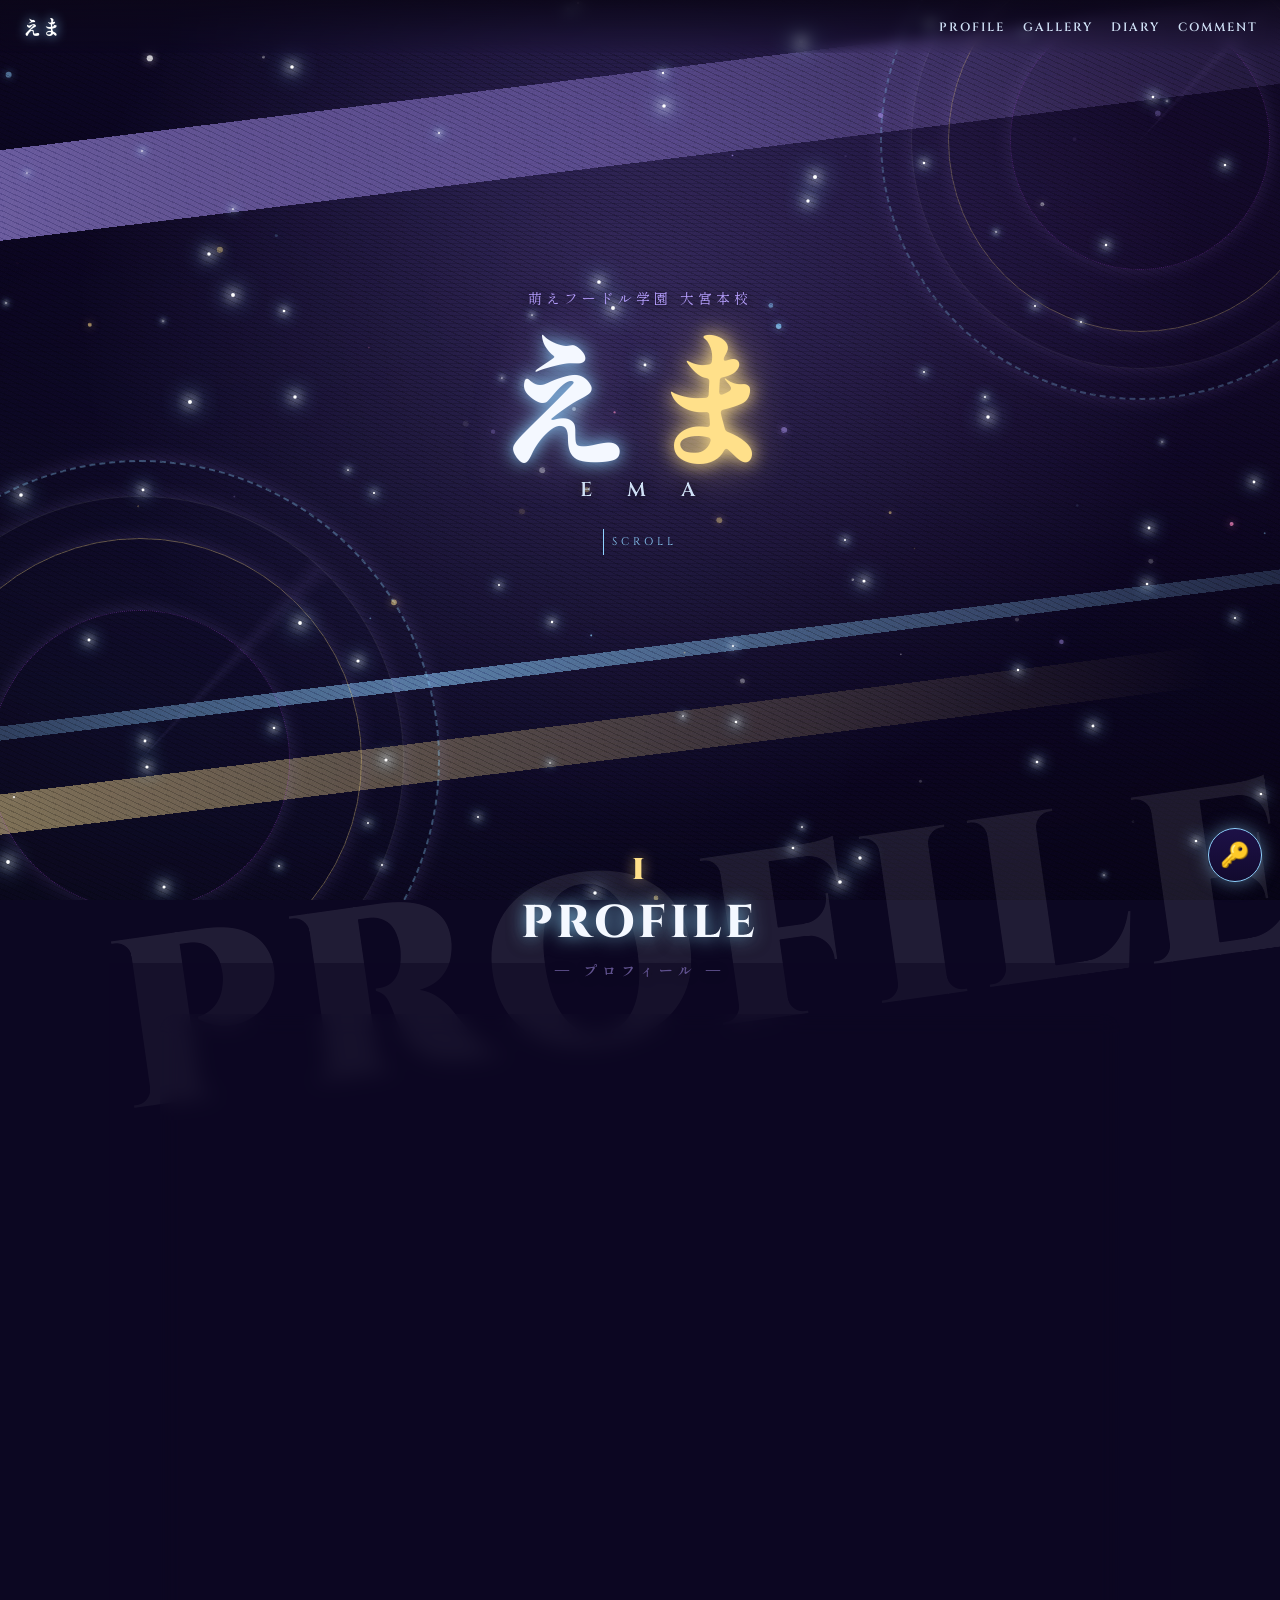
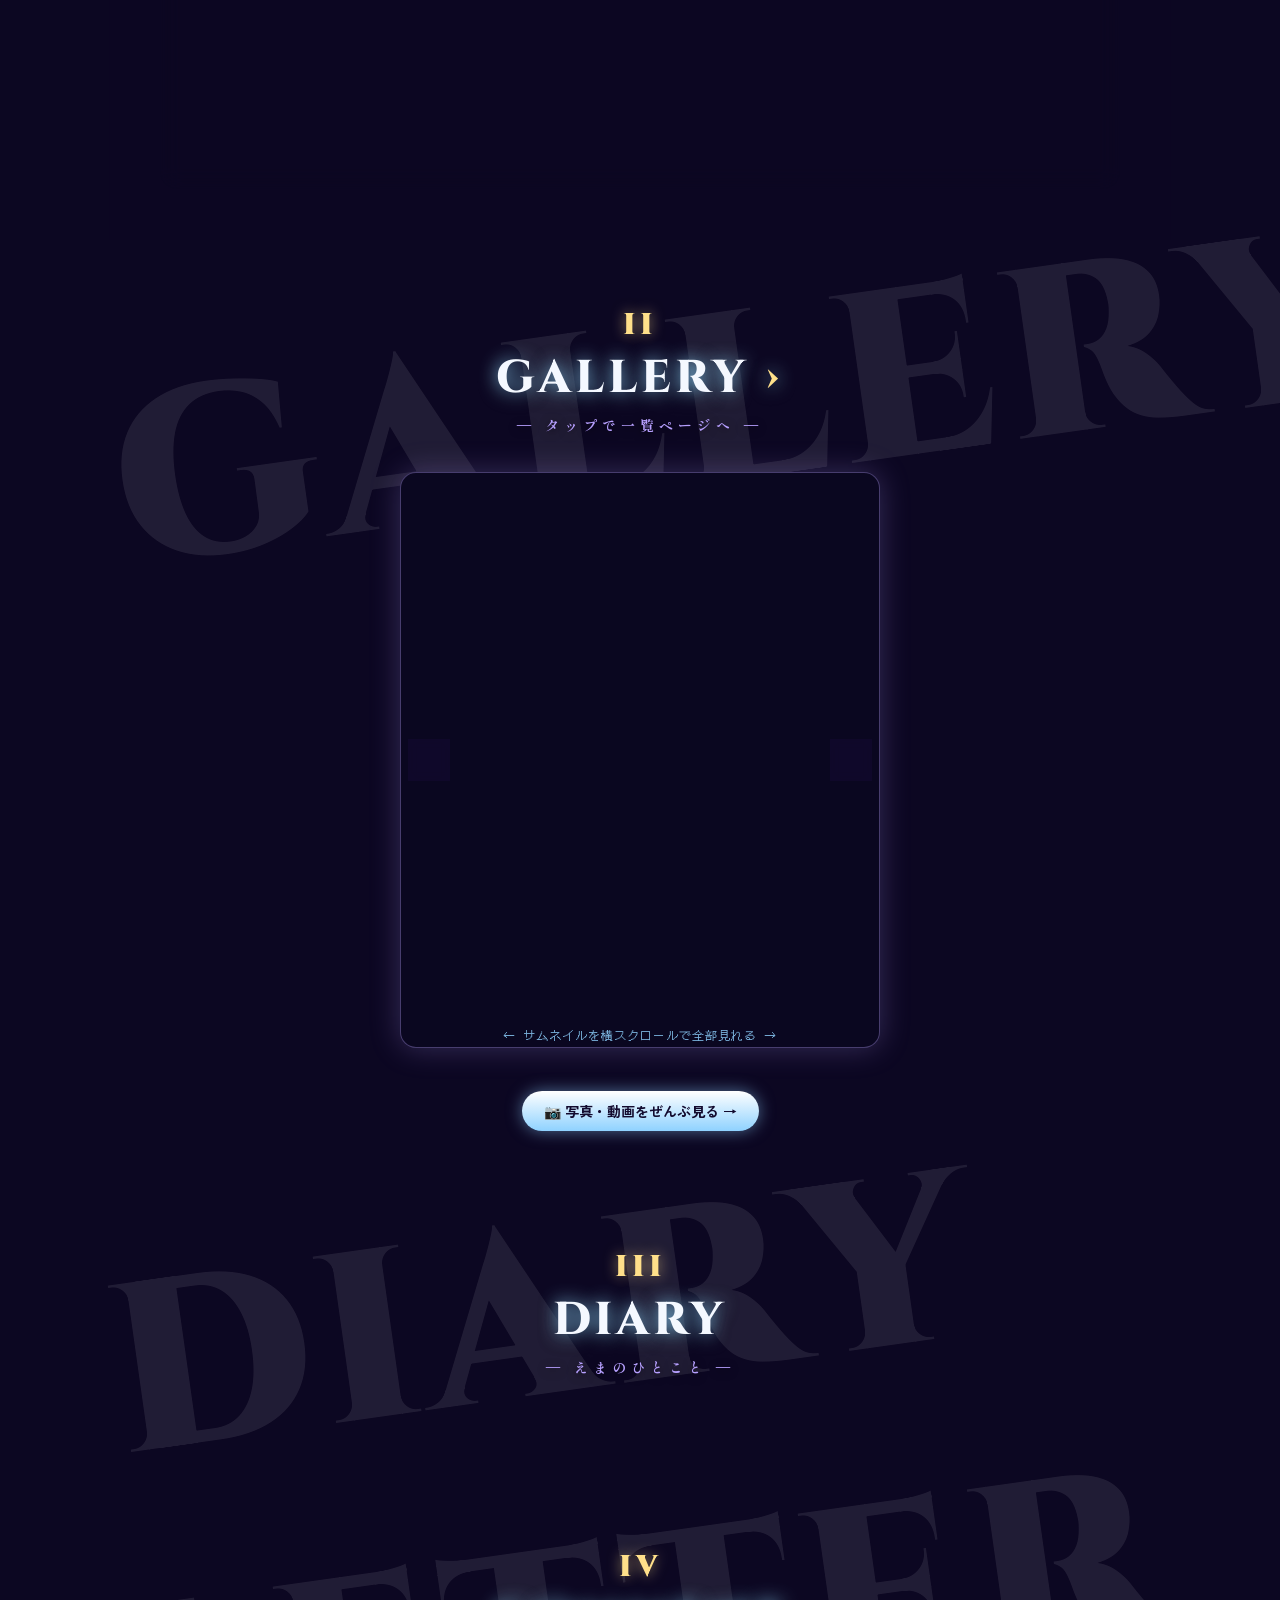
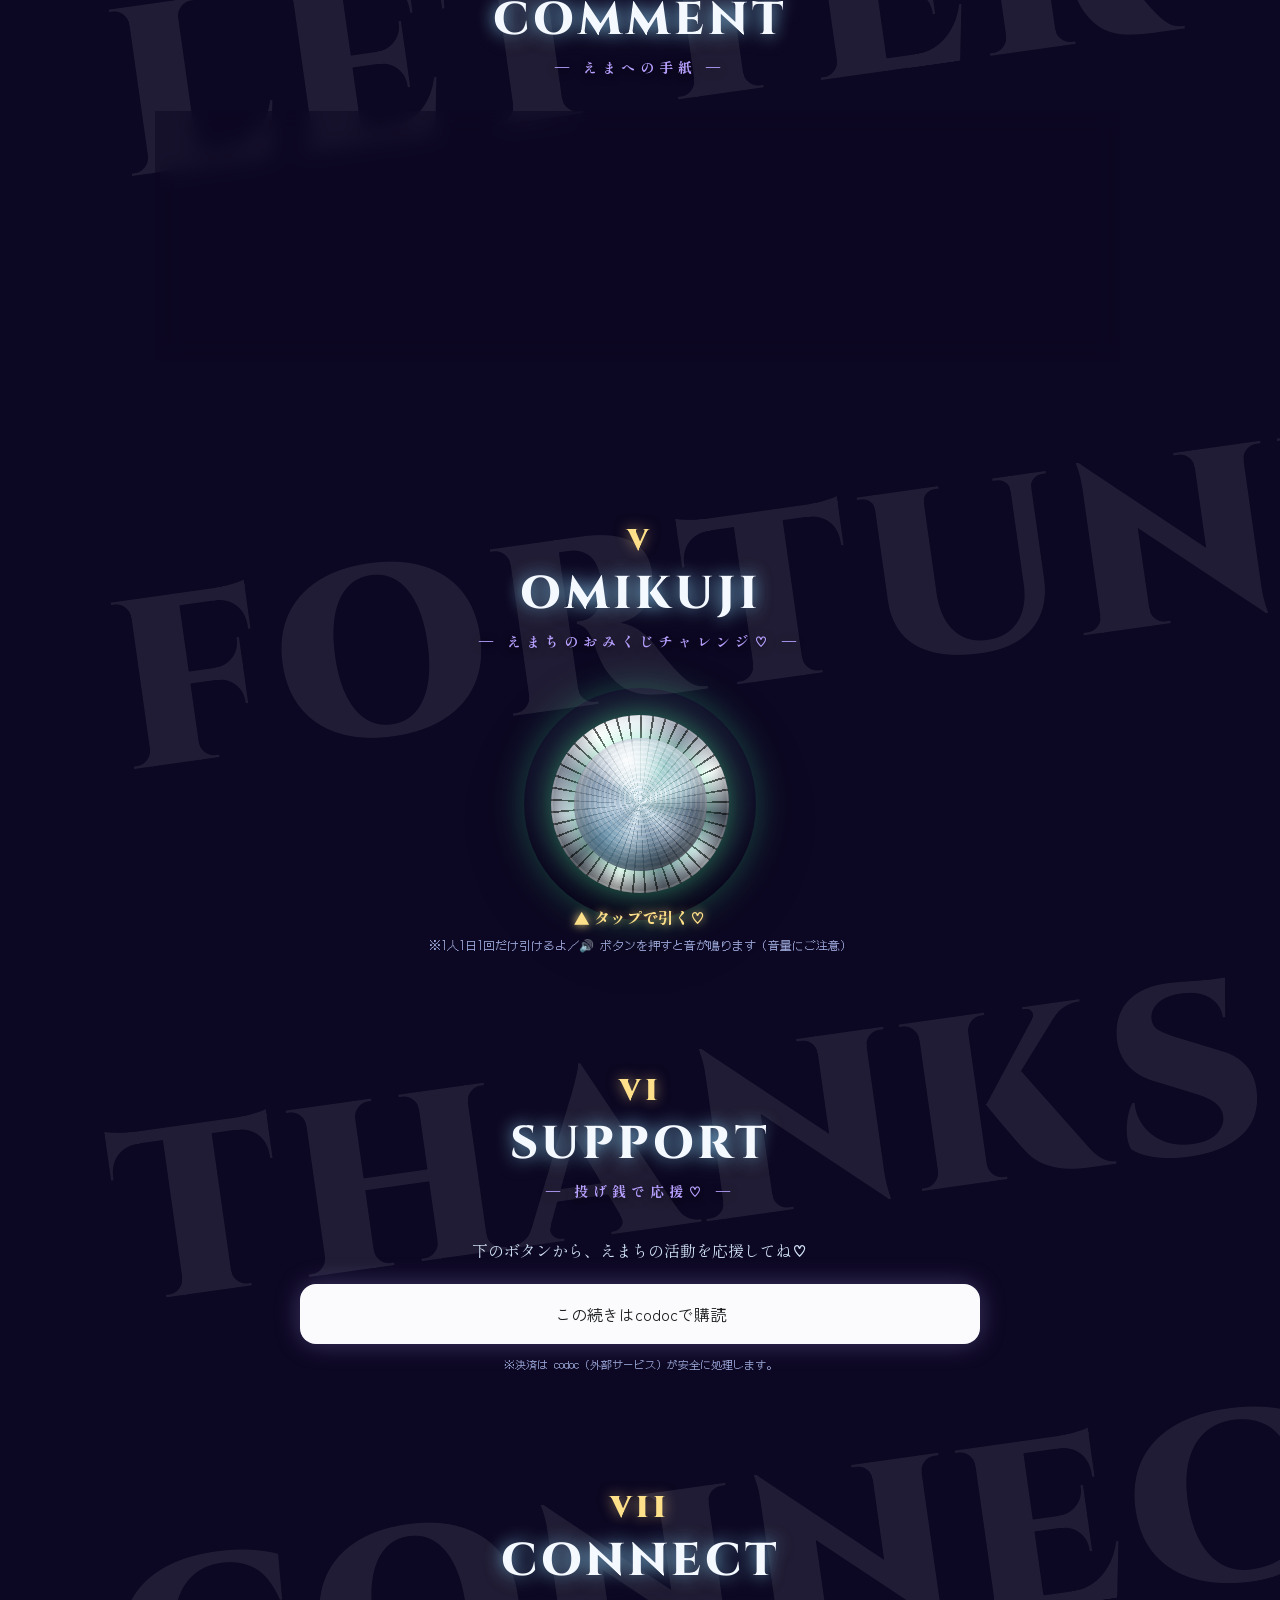
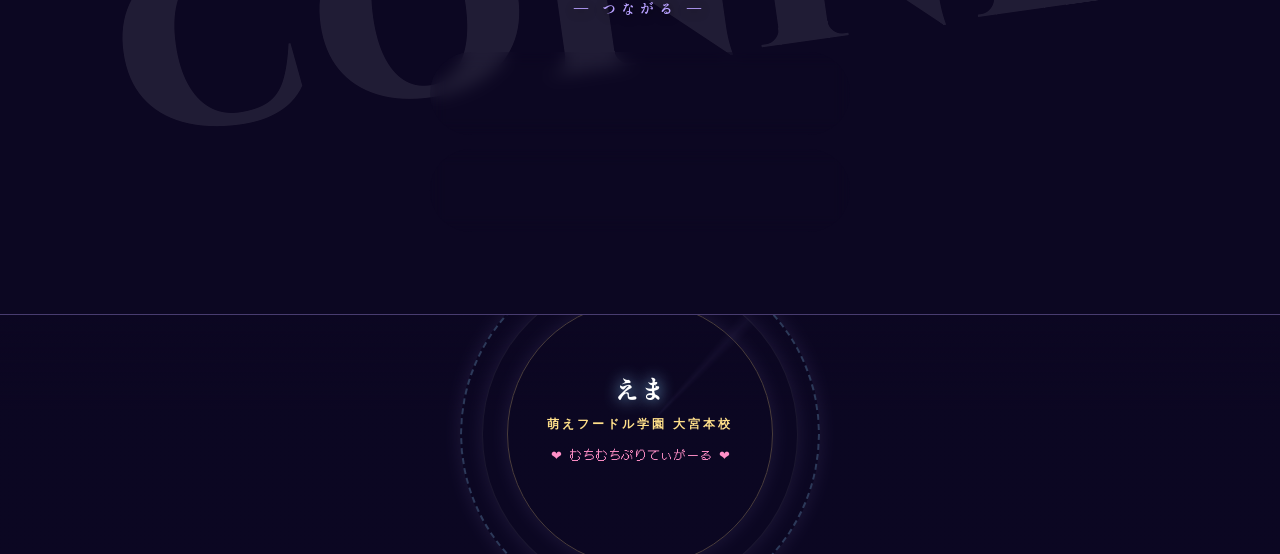
==== commit c88870be: "Redesign background: full-bleed photo hero, drop recommend section Rework the site background after " ====
--- a/index.html
+++ b/index.html
@@ -12,7 +12,17 @@
 </head>
 <body>
 
-<!-- 背景 -->
+<!-- 背景（写真レイヤー：写真3枚のズーム＋暗幕＋質感＋斜めバンド） -->
+<div class="bgx" aria-hidden="true">
+  <div class="bgx-photo"><i></i><i></i><i></i></div>
+  <div class="bgx-veil"></div>
+  <div class="bgx-grain"></div>
+  <div class="bgx-band bgx-band--1" data-bgx-speed="0.15"></div>
+  <div class="bgx-band bgx-band--2" data-bgx-speed="0.30"></div>
+  <div class="bgx-band bgx-band--3" data-bgx-speed="0.08"></div>
+</div>
+
+<!-- 背景（既存：夜空グラデ・魔法陣・星） -->
 <div class="bg-wrap">
   <canvas id="fx"></canvas>
   <div class="bg-sky"></div>
@@ -39,19 +49,10 @@
     <span class="ab-item">本日 <b id="accToday">–</b></span>
     <span class="ab-item">累計 <b id="accTotal">–</b></span>
   </div>
-  <div class="hero-stage">
-    <div class="mcircle hero-circle"><span></span><span></span><span></span><b></b></div>
-    <div class="hero-media">
-      <img class="hero-img" src="images/photo1.jpg" alt="えま メインビジュアル">
-      <div class="hero-grad"></div>
-      <div class="hero-shimmer"></div>
-    </div>
-  </div>
   <div class="hero-info">
     <p class="hero-tag">萌えフードル学園 大宮本校</p>
     <h1 class="hero-name">え<span>ま</span></h1>
     <p class="hero-en">E &nbsp; M &nbsp; A</p>
-    <button class="admin-only btn-ghost img-edit" id="heroEditBtn">📷 トップ写真を変更</button>
   </div>
   <div class="scroll-cue"><span></span>SCROLL</div>
 </header>
@@ -151,30 +152,9 @@
   <p class="empty-note" id="commentEmpty" hidden>最初のコメントを書いてみよう！</p>
 </section>
 
-<!-- おすすめ（アフィリエイト） -->
-<section class="section recommend" id="recommend">
-  <h2 class="sec-title" data-num="V"><span class="en">RECOMMEND</span><span class="jp">― えまのおすすめ ―</span></h2>
-
-  <div class="admin-only admin-panel" id="recoPanel">
-    <p class="panel-head">⬆ おすすめ商品を追加（Amazon等のアフィリエイト）</p>
-    <input type="text" id="recoTitle" placeholder="商品名・ひとこと説明" maxlength="80">
-    <input type="text" id="recoUrl" placeholder="アフィリエイトURL（https://… 必須）">
-    <div class="upload-row">
-      <input type="file" id="recoFile" accept="image/*">
-      <input type="text" id="recoImg" placeholder="または 商品画像URL（任意）">
-      <button class="btn" id="recoAddBtn">追加</button>
-    </div>
-    <p class="upload-status" id="recoStatus"></p>
-  </div>
-
-  <p class="scroll-hint" id="recoHint" hidden>← よこにスクロールで見てね →</p>
-  <div class="recommend-list" id="recommendList"></div>
-  <p class="empty-note" id="recoEmpty" hidden>まだおすすめがありません。</p>
-</section>
-
 <!-- おみくじ -->
 <section class="section omikuji" id="omikuji">
-  <h2 class="sec-title" data-num="VI"><span class="en">OMIKUJI</span><span class="jp">― えまちのおみくじチャレンジ♡ ―</span></h2>
+  <h2 class="sec-title" data-num="V"><span class="en">OMIKUJI</span><span class="jp">― えまちのおみくじチャレンジ♡ ―</span></h2>
 
   <div class="omikuji-stage" id="omikujiStage"></div>
 
@@ -196,7 +176,7 @@
 
 <!-- 投げ銭 / 応援（codoc 埋め込み） -->
 <section class="section support" id="support">
-  <h2 class="sec-title" data-num="VII"><span class="en">SUPPORT</span><span class="jp">― 投げ銭で応援♡ ―</span></h2>
+  <h2 class="sec-title" data-num="VI"><span class="en">SUPPORT</span><span class="jp">― 投げ銭で応援♡ ―</span></h2>
   <p class="support-msg">下のボタンから、えまちの活動を応援してね♡</p>
   <div class="codoc-wrap" id="codocSupport">
     <!-- codoc 埋め込みタグ -->
@@ -208,11 +188,11 @@
 
 <!-- SNS / 予約 -->
 <section class="section sns" id="sns">
-  <h2 class="sec-title" data-num="VIII"><span class="en">CONNECT</span><span class="jp">― つながる ―</span></h2>
+  <h2 class="sec-title" data-num="VII"><span class="en">CONNECT</span><span class="jp">― つながる ―</span></h2>
   <div class="sns-btns">
-    <a class="sns-btn" id="snsBtn" href="https://x.com/MOE_Emachi" target="_blank" rel="noopener">
+    <a class="sns-btn" id="snsBtn" href="https://x.com/Emachi_moe" target="_blank" rel="noopener">
       <span class="x-logo">𝕏</span>
-      <span class="sns-info"><b>@MOE_Emachi</b><small>Xでつぶやき中</small></span>
+      <span class="sns-info"><b>@Emachi_moe</b><small>Xでつぶやき中</small></span>
       <span class="sns-arrow">✦</span>
     </a>
     <a class="sns-btn reserve" id="heavenBtn" href="https://www.cityheaven.net/saitama/A1101/A110101/moegaku/girlid-44311496/" target="_blank" rel="noopener">
@@ -230,7 +210,6 @@
   <p class="footer-name">えま</p>
   <p class="footer-grp">萌えフードル学園 大宮本校</p>
   <p class="footer-cat">❤ むちむちぷりてぃがーる ❤</p>
-  <p class="footer-disclosure">※当サイトは、Amazonアソシエイト・プログラムをはじめとするアフィリエイト広告を利用しています。リンクから購入等が行われた場合、収益を得ることがあります。</p>
 </footer>
 
 <!-- ライトボックス（大画面表示） -->
@@ -275,10 +254,12 @@
 </div>
 
 <div class="admin-badge admin-only" id="adminBadge">🛠 管理モード中</div>
+<div class="bgx-hatch" aria-hidden="true"></div>
 <div class="toast" id="toast"></div>
 
 <script src="https://cdn.jsdelivr.net/npm/@supabase/supabase-js@2"></script>
 <script src="config.js"></script>
 <script src="app.js"></script>
+<script src="bg.js"></script>
 </body>
 </html>
--- a/style.css
+++ b/style.css
@@ -318,6 +318,17 @@
 .r-kyo .omi-kanji{ color:var(--rose); text-shadow:0 0 16px var(--rose); }
 .omi-img{ max-width:100%; max-height:300px; margin:14px auto 0; border-radius:12px; }
 .omi-msg{ margin-top:14px; font-family:var(--min); font-size:16px; line-height:1.8; color:var(--white); white-space:pre-wrap; }
+/* おみくじ ポイント受取フォーム（大吉・凶） */
+.omi-pt-form{ margin-top:18px; padding-top:16px; border-top:1px dashed var(--line); }
+.omi-pt-label{ font-family:var(--jp); font-weight:700; font-size:14px; color:var(--gold); line-height:1.6; margin-bottom:12px; }
+.omi-pt-label b{ font-size:17px; }
+.omi-pt-row{ display:flex; gap:8px; flex-wrap:wrap; justify-content:center; align-items:center; }
+.omi-pt-name{ flex:1 1 180px; min-width:150px; font-family:var(--jp); font-size:14px; color:#fff;
+  background:rgba(0,0,0,.28); border:1px solid var(--line); border-radius:10px; padding:10px 12px; outline:none; }
+.omi-pt-name:focus{ border-color:var(--sky); box-shadow:0 0 12px rgba(143,210,255,.4); }
+.omi-pt-btn{ flex:0 0 auto; }
+.omi-pt-note{ margin-top:9px; font-family:var(--dot); font-size:11px; color:var(--dim); line-height:1.6; }
+.omi-pt-done{ margin-top:10px; font-family:var(--jp); font-weight:700; font-size:14px; color:var(--sky); }
 
 .omikuji-btn{ position:relative; display:block; margin:20px auto 6px; width:clamp(150px,42vw,190px); height:clamp(150px,42vw,190px); border-radius:50%; border:none; background:transparent; cursor:pointer; transition:transform .12s; filter:drop-shadow(0 16px 22px rgba(0,0,0,.6)); }
 /* 透明ハウジング（クリアな台座） */
@@ -470,8 +481,153 @@
 .vip-rank-row.vip-bronze{ border-color:#cd7f32; }
 .vip-rank-row.vip-bronze .vip-item-badge{ color:#3a2410; background:linear-gradient(180deg,#f4c98f,#cd7f32); }
 @media (max-width:560px){
-  .vip-rank-row{ grid-template-columns:26px minmax(60px,1fr) 74px 66px; row-gap:4px; }
+  .vip-rank-row{ grid-template-columns:26px minmax(60px,1fr) 74px 66px; row-gap:5px; align-items:center; }
   .vip-rank-brk{ grid-column:2 / -1; }
-  .vip-rank-row .del-btn{ grid-column:2 / -1; justify-self:start; }
+  /* ボーナス解除は横長バーで下段に（縦潰れ防止）。ボタン無しの空セルは詰める */
+  .vip-rank-reset:empty{ display:none; }
+  .vip-rank-reset:not(:empty){ grid-column:1 / -1; }
+  .vip-rank-reset .del-btn{ display:block; width:100%; white-space:nowrap;
+    text-align:center; padding:6px 0; border-radius:8px; }
   .vip-rank-head span:nth-child(5), .vip-rank-head span:nth-child(6){ display:none; }
 }
+
+/* ============================================================
+   背景デザイン（参考サイト風）
+   ─ 全面写真（3枚・拡大/縮小を交互）＋暗幕＋スキャンライン
+     ＋斜めハッチ＋斜めバンド（パララックス）＋巨大背景タイポ
+   ─ トップは丸写真を置かず、背景写真そのものを主役にする構成
+   DOMは index.html の .bgx / .bgx-hatch と bg.js が用意する
+   ============================================================ */
+:root{
+  --bgx-ink:#0c0722;
+  --bgx-gold:255,224,138;      /* --gold  */
+  --bgx-violet:183,160,255;    /* --emilia */
+  --bgx-sky:143,210,255;       /* --sky   */
+  --bgx-band-rot:-7deg;
+
+  /* 写真の見え具合と暗幕の濃さ */
+  --bgx-photo-op:.85;
+  --bgx-veil-top:.38;
+  --bgx-veil-mid:.14;
+  --bgx-veil-btm:.90;
+  --bgx-tint-op:.26;
+
+  /* 拡大・縮小の幅。大きくするほど動きが激しくなる */
+  --bgx-zoom-min:1.02;
+  --bgx-zoom-max:1.34;
+
+  --bgx-band1-h:90px;
+  --bgx-band2-h:40px;
+  --bgx-word-op:.085;          /* 巨大背景タイポの濃さ */
+}
+
+/* 既存背景は「色つきの薄い下地」に降格。魔法陣と星は世界観として残す */
+body{ background:var(--bgx-ink); }
+.bg-sky{ opacity:.24; }
+.bg-circle{ opacity:.28; }
+
+/* ---- 写真背景（固定・3枚クロスフェード） ---- */
+.bgx{ position:fixed; inset:0; z-index:0; overflow:hidden; pointer-events:none; }
+.bgx-photo{ position:absolute; inset:0; }
+.bgx-photo i{
+  position:absolute; inset:-8%;
+  background-size:cover; background-position:center 28%;
+  opacity:0; animation:bgxZoomIn 27s infinite linear;
+  will-change:opacity, transform;
+}
+/* 1枚目＝拡大、2枚目＝縮小、3枚目＝拡大。交互にして動きを途切れさせない */
+.bgx-photo i:nth-child(1){ background-image:url(images/bg1.jpg); animation-delay:0s;  animation-name:bgxZoomIn;  }
+.bgx-photo i:nth-child(2){ background-image:url(images/bg2.jpg); animation-delay:9s;  animation-name:bgxZoomOut; }
+.bgx-photo i:nth-child(3){ background-image:url(images/bg3.jpg); animation-delay:18s; animation-name:bgxZoomIn;  }
+
+/* 表示区間（5%〜33%＝約7.5秒）にズームの全行程を収める。
+   倍率を戻すのは透明な区間なので、戻りは目に映らない */
+@keyframes bgxZoomIn{
+  0%   { opacity:0;                   transform:scale(var(--bgx-zoom-min)); }
+  5%   { opacity:var(--bgx-photo-op); }
+  33%  { opacity:var(--bgx-photo-op); }
+  38%  { opacity:0;                   transform:scale(var(--bgx-zoom-max)); }
+  100% { opacity:0;                   transform:scale(var(--bgx-zoom-min)); }
+}
+@keyframes bgxZoomOut{
+  0%   { opacity:0;                   transform:scale(var(--bgx-zoom-max)); }
+  5%   { opacity:var(--bgx-photo-op); }
+  33%  { opacity:var(--bgx-photo-op); }
+  38%  { opacity:0;                   transform:scale(var(--bgx-zoom-min)); }
+  100% { opacity:0;                   transform:scale(var(--bgx-zoom-max)); }
+}
+@media (max-width:640px){
+  .bgx-photo i{ background-position:center 22%; }
+  .bgx-photo i:nth-child(3){ background-position:center center; }
+}
+
+/* ---- 暗幕（写真の上・文字の下）---- */
+.bgx-veil{ position:absolute; inset:0;
+  background:
+    radial-gradient(ellipse at 50% 34%, rgba(var(--bgx-violet), var(--bgx-tint-op)) 0%, transparent 62%),
+    linear-gradient(180deg,
+      rgba(12,7,34,var(--bgx-veil-top))   0%,
+      rgba(12,7,34,var(--bgx-veil-mid))  38%,
+      rgba(12,7,34,var(--bgx-veil-btm)) 100%);
+}
+
+/* ---- 質感（スキャンライン＋周辺減光／全面の斜めハッチ）---- */
+.bgx-grain{ position:absolute; inset:0; mix-blend-mode:multiply; opacity:.55;
+  background:
+    repeating-linear-gradient(0deg, rgba(0,0,0,.35) 0 1px, transparent 1px 4px),
+    radial-gradient(ellipse at center, transparent 52%, rgba(0,0,0,.72) 100%);
+}
+.bgx-hatch{ position:fixed; inset:0; z-index:9; pointer-events:none; mix-blend-mode:overlay;
+  background-image:
+    repeating-linear-gradient(115deg, rgba(255,255,255,.028) 0 1px, transparent 1px 4px),
+    repeating-linear-gradient(25deg,  rgba(0,0,0,.20)        0 1px, transparent 1px 5px);
+}
+
+/* ---- 斜めバンド（スクロールでパララックス）---- */
+.bgx-band{ position:absolute; left:-30%; width:160%; pointer-events:none;
+  will-change:transform; backface-visibility:hidden;
+  transform:translateY(var(--bgx-y,0px)) rotate(var(--bgx-band-rot)); }
+.bgx-band--1{ top:8%;     height:var(--bgx-band1-h);
+  background:linear-gradient(90deg, rgba(var(--bgx-violet),.90), rgba(var(--bgx-violet),.22) 70%, transparent); }
+.bgx-band--2{ bottom:16%; height:var(--bgx-band2-h);
+  background:linear-gradient(90deg, rgba(var(--bgx-gold),.80), transparent 78%); }
+.bgx-band--3{ top:72%;    height:14px; opacity:.85;
+  background:linear-gradient(90deg, transparent, rgba(var(--bgx-sky),.85) 40%, transparent); }
+
+/* ---- 巨大背景タイポ（セクションの奥・パララックス）---- */
+.bgx-word{ position:absolute; z-index:0; pointer-events:none; user-select:none;
+  font-family:var(--fant); font-weight:900; white-space:nowrap;
+  font-size:clamp(4.5rem,20vw,15rem); line-height:1;
+  color:#fff; opacity:var(--bgx-word-op); letter-spacing:.04em;
+  top:4%; left:-3%;
+  transform:translateY(var(--bgx-y,0px)) rotate(-8deg); }
+.section{ position:relative; }
+.section > *:not(.bgx-word){ position:relative; z-index:1; }
+
+/* ---- トップ（丸写真を置かず、背景写真を主役にする）---- */
+.hero{
+  min-height:88svh; min-height:88vh;
+  display:flex; flex-direction:column;
+  align-items:center; justify-content:center;
+  padding:90px 18px 40px;
+}
+.hero-info{ margin-top:0; }
+.hero-name{ font-size:clamp(64px,17vw,150px);
+  text-shadow:0 0 18px var(--sky),0 0 46px rgba(183,160,255,.6),0 6px 30px rgba(0,0,0,.95); }
+.hero-en{ font-size:clamp(13px,3.4vw,20px); letter-spacing:5px; }
+.hero-tag,.hero-en{ text-shadow:0 2px 14px rgba(0,0,0,.95); }
+
+/* ---- 可読性の担保（写真の上に文字が乗るので背面を締める）---- */
+.profile-wrap,
+.admin-panel,
+.comment-form{ background:rgba(12,7,34,.50); backdrop-filter:blur(10px); }
+.sec-title .en{ text-shadow:0 0 18px var(--sky), 0 2px 18px rgba(0,0,0,.85); }
+.sec-title .jp{ text-shadow:0 2px 10px rgba(0,0,0,.80); }
+.footer{ background:linear-gradient(180deg, transparent, rgba(12,7,34,.85) 40%); }
+
+/* 動きを減らす設定の人には写真の切替・ズームを止める */
+@media (prefers-reduced-motion:reduce){
+  .bgx-photo i{ animation:none; opacity:var(--bgx-photo-op); transform:none; }
+  .bgx-photo i:nth-child(2),
+  .bgx-photo i:nth-child(3){ opacity:0; }
+}
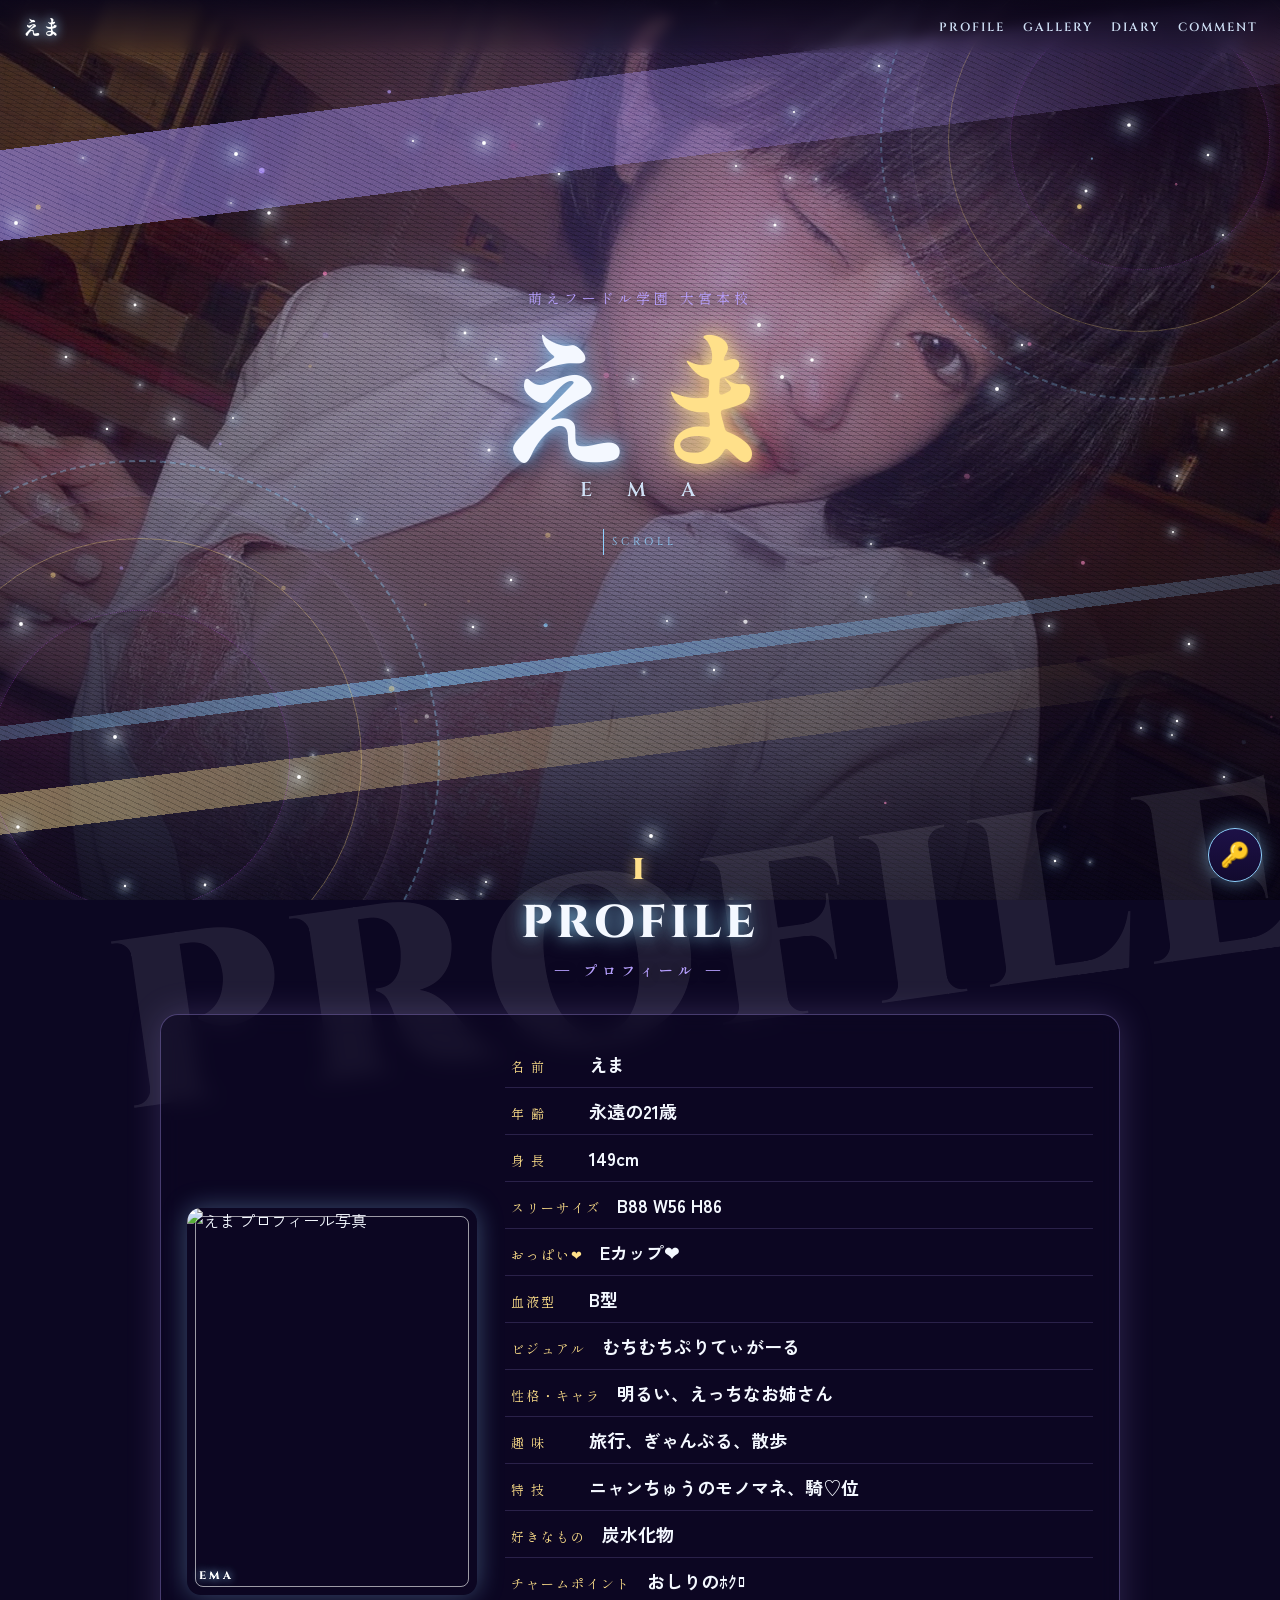
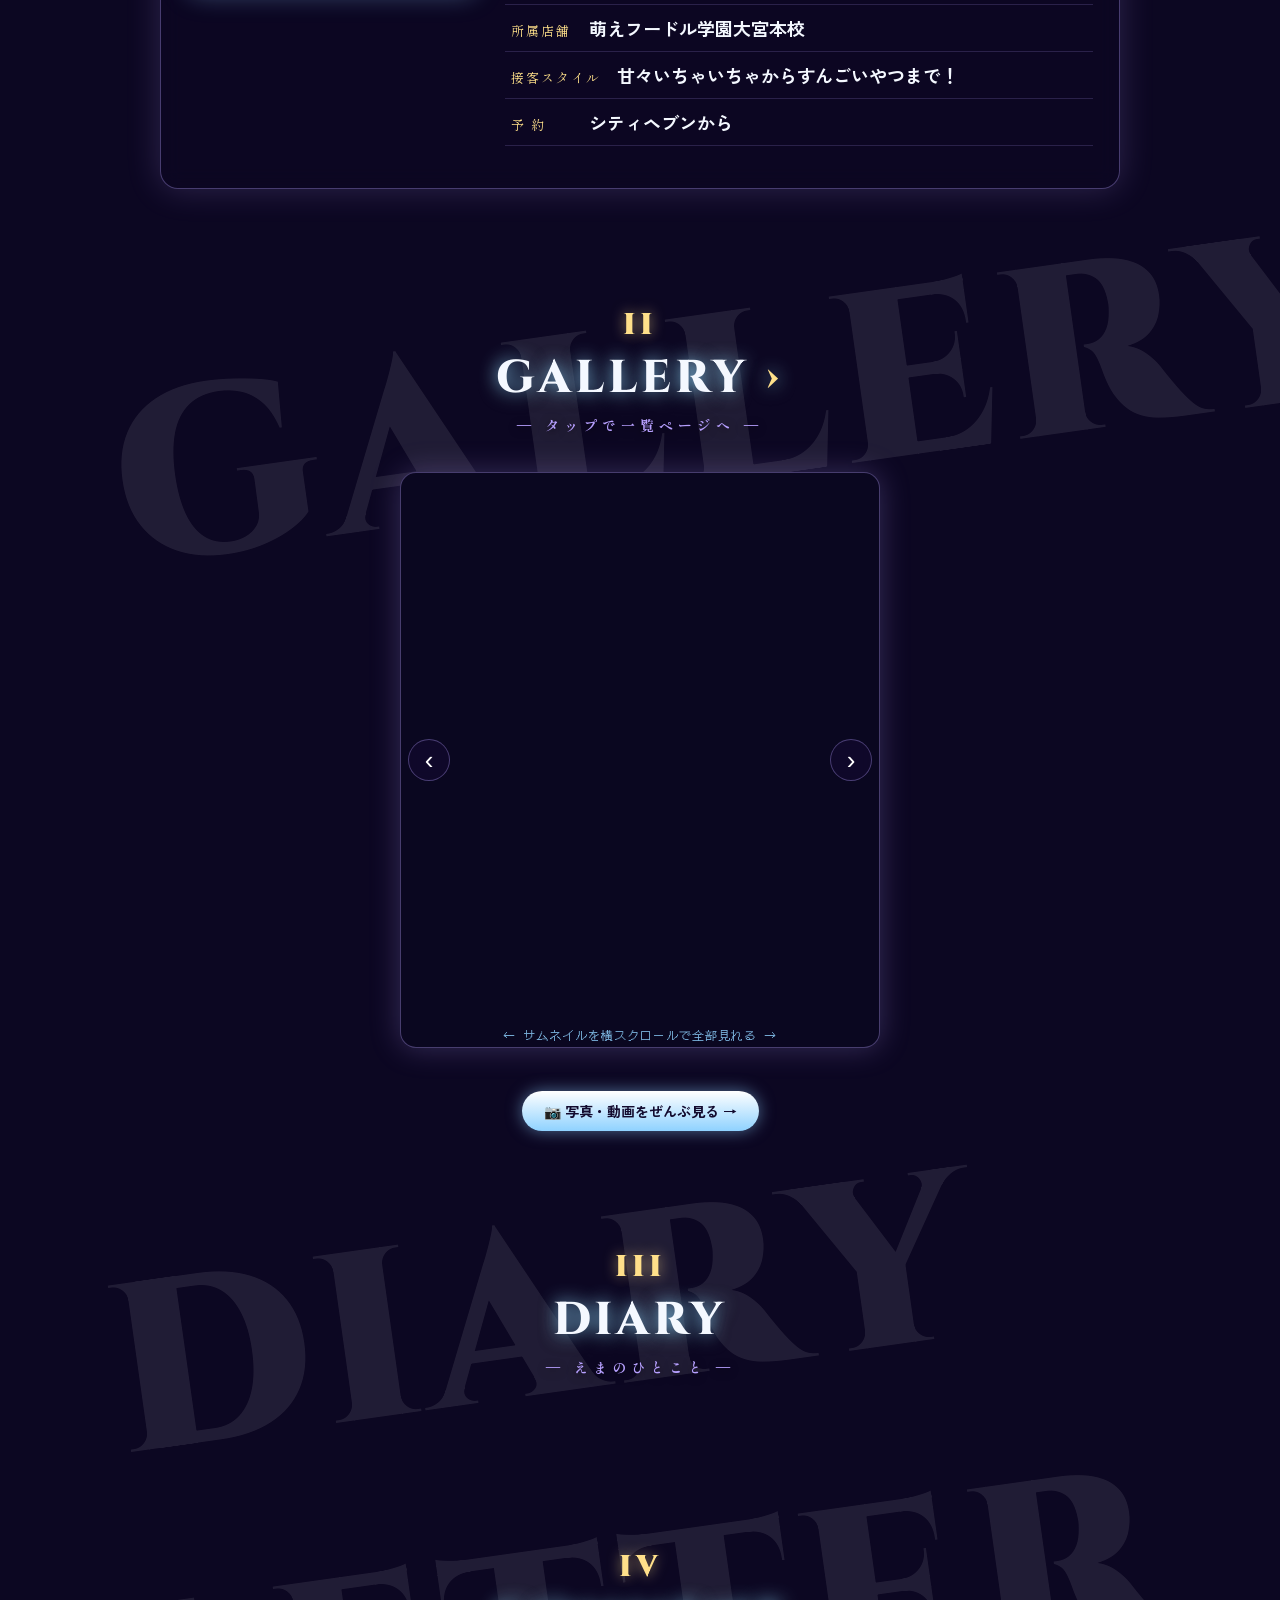
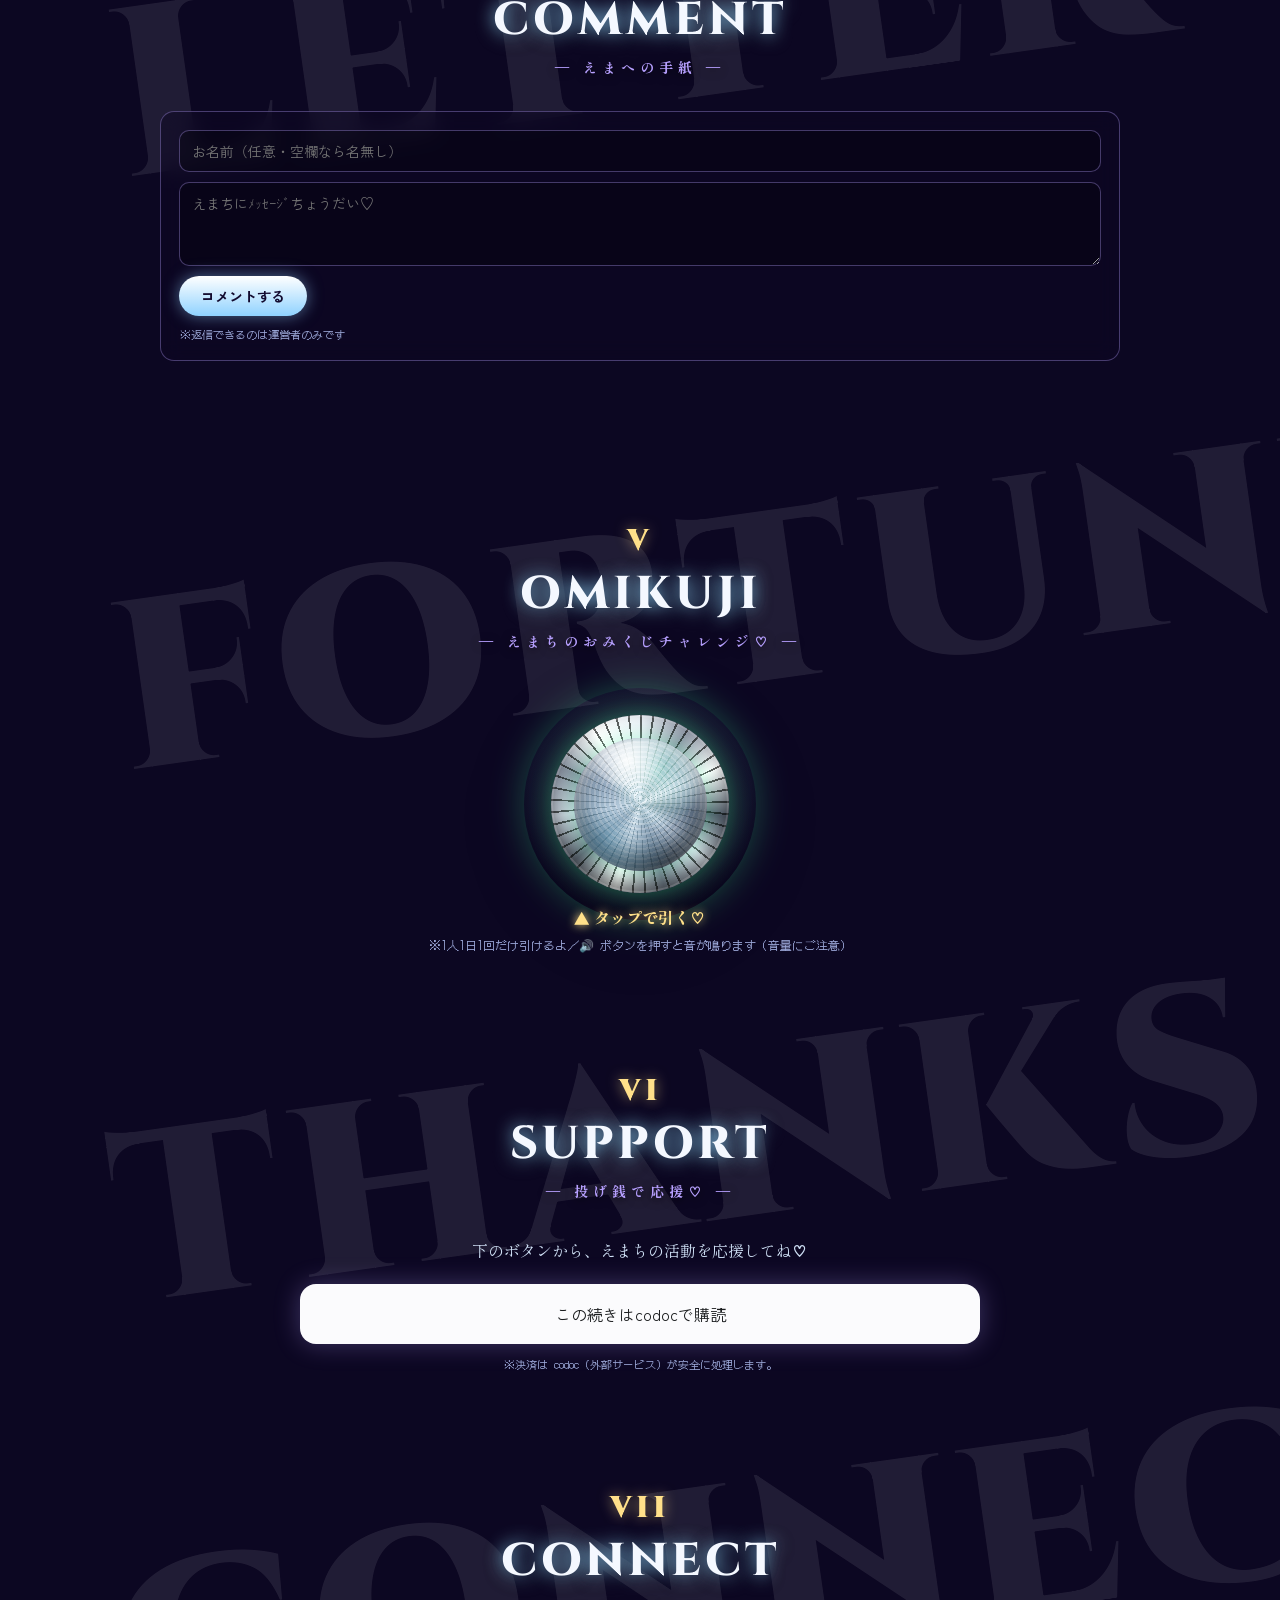
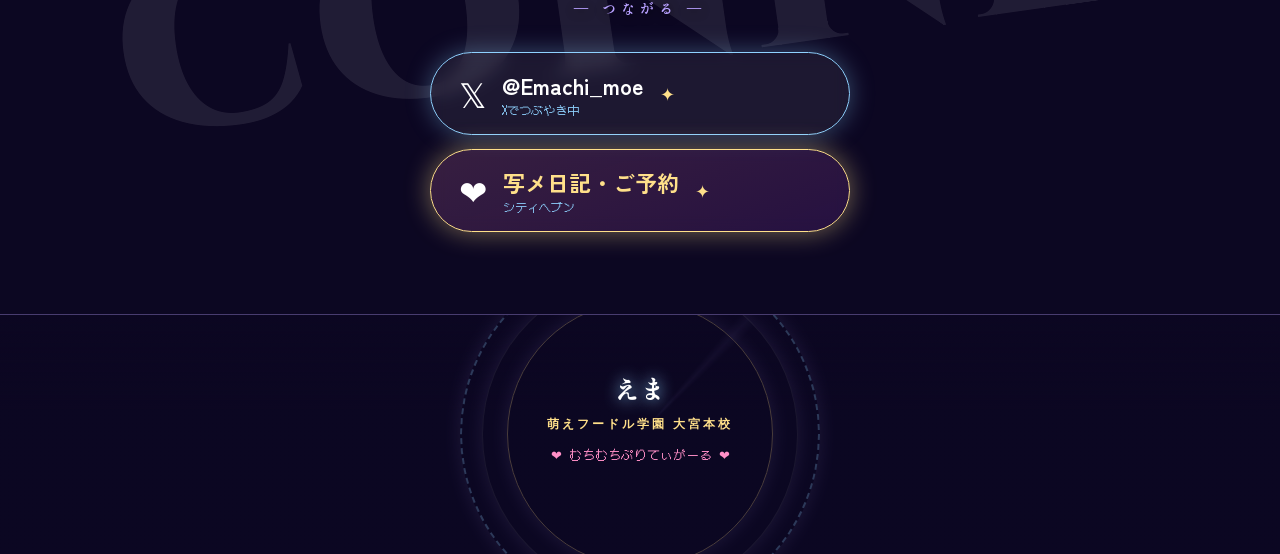
==== commit 345d44d5: "Background: manage photos from admin, keep faces in frame on mobile Two problems with the fixed thre" ====
--- a/index.html
+++ b/index.html
@@ -48,6 +48,20 @@
     <span class="ab-label">📊 ACCESS</span>
     <span class="ab-item">本日 <b id="accToday">–</b></span>
     <span class="ab-item">累計 <b id="accTotal">–</b></span>
+  </div>
+
+  <!-- 背景画像の管理（運営のみ） -->
+  <div class="admin-only admin-panel bg-panel" id="bgPanel">
+    <p class="panel-head">🖼 背景画像の管理</p>
+    <div class="upload-row">
+      <input type="file" id="bgFile" accept="image/*" multiple>
+      <button class="btn" id="bgAddBtn">追加</button>
+    </div>
+    <p class="upload-hint">複数まとめて選べます。追加したら各カードのスライダーで<b>顔の位置</b>を合わせてください。カードの枠はスマホ画面の見え方（縦長）をそのまま再現しています。</p>
+    <p class="upload-status" id="bgStatus"></p>
+    <div class="bg-list" id="bgList"></div>
+    <p class="empty-note" id="bgEmpty" hidden>背景写真が0枚です。夜空だけの表示になります。</p>
+    <button class="btn-ghost bg-reset" id="bgResetBtn">既定の3枚に戻す</button>
   </div>
   <div class="hero-info">
     <p class="hero-tag">萌えフードル学園 大宮本校</p>
--- a/style.css
+++ b/style.css
@@ -515,6 +515,7 @@
   /* 拡大・縮小の幅。大きくするほど動きが激しくなる */
   --bgx-zoom-min:1.02;
   --bgx-zoom-max:1.34;
+  --bgx-inset:-8%;             /* 拡大時に端が見えないようにする外側の余白 */
 
   --bgx-band1-h:90px;
   --bgx-band2-h:40px;
@@ -526,39 +527,27 @@
 .bg-sky{ opacity:.24; }
 .bg-circle{ opacity:.28; }
 
-/* ---- 写真背景（固定・3枚クロスフェード） ---- */
+/* ---- 写真背景（固定・枚数可変・bg.js が組み立てる） ---- */
 .bgx{ position:fixed; inset:0; z-index:0; overflow:hidden; pointer-events:none; }
-.bgx-photo{ position:absolute; inset:0; }
+/* JSが動かない場合の保険。1枚目が静止画として見える */
+.bgx-photo{ position:absolute; inset:0;
+  background:url(images/bg1.jpg) 78% 20% / cover no-repeat; }
 .bgx-photo i{
-  position:absolute; inset:-8%;
-  background-size:cover; background-position:center 28%;
-  opacity:0; animation:bgxZoomIn 27s infinite linear;
-  will-change:opacity, transform;
-}
-/* 1枚目＝拡大、2枚目＝縮小、3枚目＝拡大。交互にして動きを途切れさせない */
-.bgx-photo i:nth-child(1){ background-image:url(images/bg1.jpg); animation-delay:0s;  animation-name:bgxZoomIn;  }
-.bgx-photo i:nth-child(2){ background-image:url(images/bg2.jpg); animation-delay:9s;  animation-name:bgxZoomOut; }
-.bgx-photo i:nth-child(3){ background-image:url(images/bg3.jpg); animation-delay:18s; animation-name:bgxZoomIn;  }
-
-/* 表示区間（5%〜33%＝約7.5秒）にズームの全行程を収める。
-   倍率を戻すのは透明な区間なので、戻りは目に映らない */
-@keyframes bgxZoomIn{
-  0%   { opacity:0;                   transform:scale(var(--bgx-zoom-min)); }
-  5%   { opacity:var(--bgx-photo-op); }
-  33%  { opacity:var(--bgx-photo-op); }
-  38%  { opacity:0;                   transform:scale(var(--bgx-zoom-max)); }
-  100% { opacity:0;                   transform:scale(var(--bgx-zoom-min)); }
-}
-@keyframes bgxZoomOut{
-  0%   { opacity:0;                   transform:scale(var(--bgx-zoom-max)); }
-  5%   { opacity:var(--bgx-photo-op); }
-  33%  { opacity:var(--bgx-photo-op); }
-  38%  { opacity:0;                   transform:scale(var(--bgx-zoom-min)); }
-  100% { opacity:0;                   transform:scale(var(--bgx-zoom-max)); }
-}
+  position:absolute; inset:var(--bgx-inset);
+  background-size:cover; background-repeat:no-repeat;
+  opacity:0; will-change:opacity, transform;
+}
+/* 表示位置（顔の位置）・拡大/縮小・枚数は bg.js が1枚ずつ指定する。
+   管理モードの「🖼 背景画像の管理」から追加・削除・顔の位置合わせができる。 */
+
+/* スマホは画面が縦長で cover の切り取りが強く効く。
+   ズーム幅と外側の余白を詰めて、顔が画面から外れないようにする */
 @media (max-width:640px){
-  .bgx-photo i{ background-position:center 22%; }
-  .bgx-photo i:nth-child(3){ background-position:center center; }
+  :root{
+    --bgx-zoom-min:1.00;
+    --bgx-zoom-max:1.14;
+    --bgx-inset:-2%;
+  }
 }
 
 /* ---- 暗幕（写真の上・文字の下）---- */
@@ -625,9 +614,33 @@
 .sec-title .jp{ text-shadow:0 2px 10px rgba(0,0,0,.80); }
 .footer{ background:linear-gradient(180deg, transparent, rgba(12,7,34,.85) 40%); }
 
-/* 動きを減らす設定の人には写真の切替・ズームを止める */
+/* 動きを減らす設定の人には、写真の切替もズームも止めて1枚だけ静止表示にする
+   （写真側の制御は bg.js。ここではパララックスを止める） */
 @media (prefers-reduced-motion:reduce){
-  .bgx-photo i{ animation:none; opacity:var(--bgx-photo-op); transform:none; }
-  .bgx-photo i:nth-child(2),
-  .bgx-photo i:nth-child(3){ opacity:0; }
-}
+  .bgx-band{ transform:rotate(var(--bgx-band-rot)); }
+  .bgx-word{ transform:rotate(-8deg); }
+}
+
+/* ---- 背景画像の管理パネル（運営のみ）---- */
+.bg-panel{ width:100%; max-width:min(760px,94vw); margin:0 auto 18px; text-align:left; }
+.bg-panel .upload-hint b{ color:var(--sky); }
+.bg-list{ display:grid; gap:12px; margin-top:12px;
+  grid-template-columns:repeat(auto-fill, minmax(150px, 1fr)); }
+.bg-card{ background:rgba(0,0,0,.28); border:1px solid var(--line);
+  border-radius:12px; padding:8px; }
+/* スマホ画面の見え方をそのまま再現する枠（9:16）。
+   ここで顔が収まっていれば、実機でも収まる */
+.bg-thumb{ width:100%; aspect-ratio:9/19; border-radius:8px;
+  background-size:cover; background-repeat:no-repeat;
+  border:1px solid rgba(255,255,255,.18); }
+.bg-ctrl{ margin-top:8px; display:grid; gap:6px; }
+.bg-ctrl label{ display:grid; grid-template-columns:auto 1fr auto; gap:6px;
+  align-items:center; font-family:var(--jp); font-size:11px; color:var(--silver); }
+.bg-ctrl label span{ font-family:var(--dot); font-size:10px; color:var(--sky);
+  min-width:34px; text-align:right; }
+.bg-ctrl input[type=range]{ width:100%; accent-color:var(--emilia); }
+.bg-ctrl .del-btn{ justify-self:stretch; }
+.bg-reset{ margin-top:12px; }
+
+/* 管理モードのときはパネルが入るぶん、トップを上詰めにする */
+body.is-admin .hero{ justify-content:flex-start; min-height:auto; padding-top:96px; }
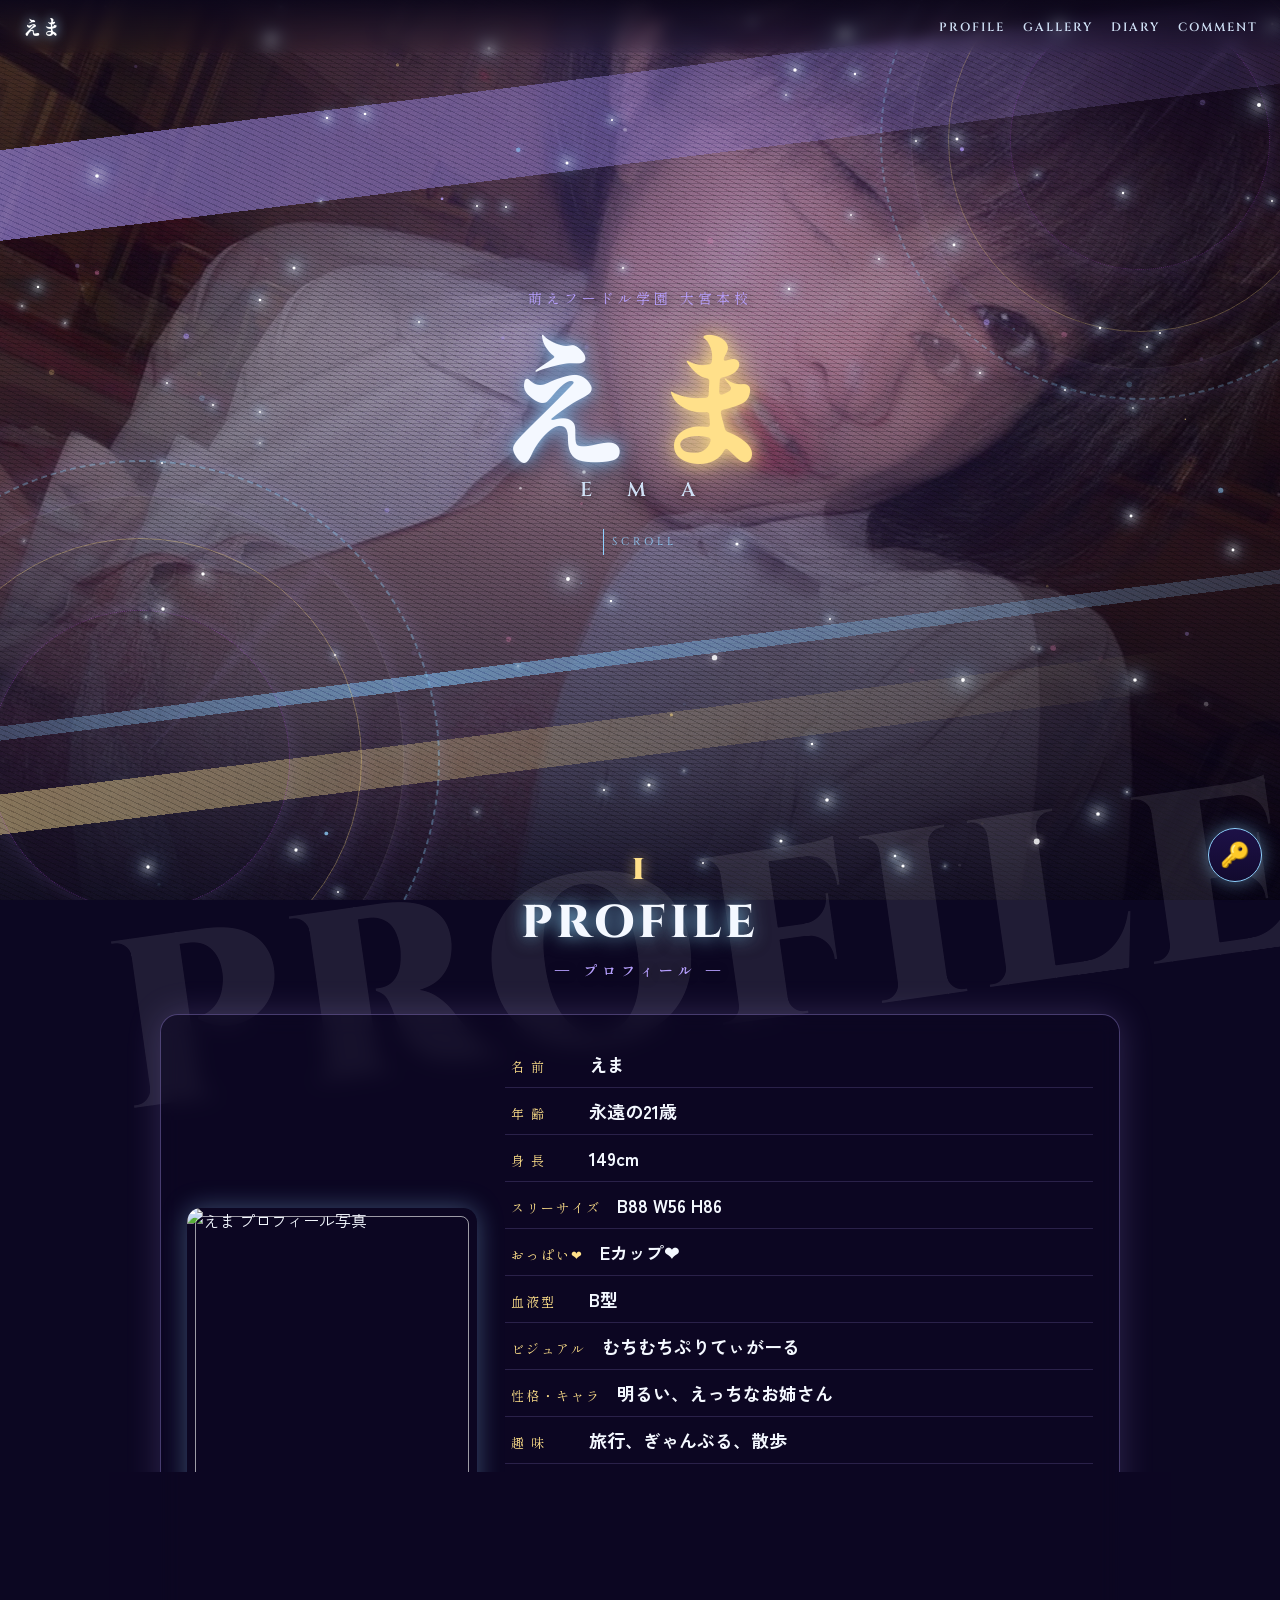
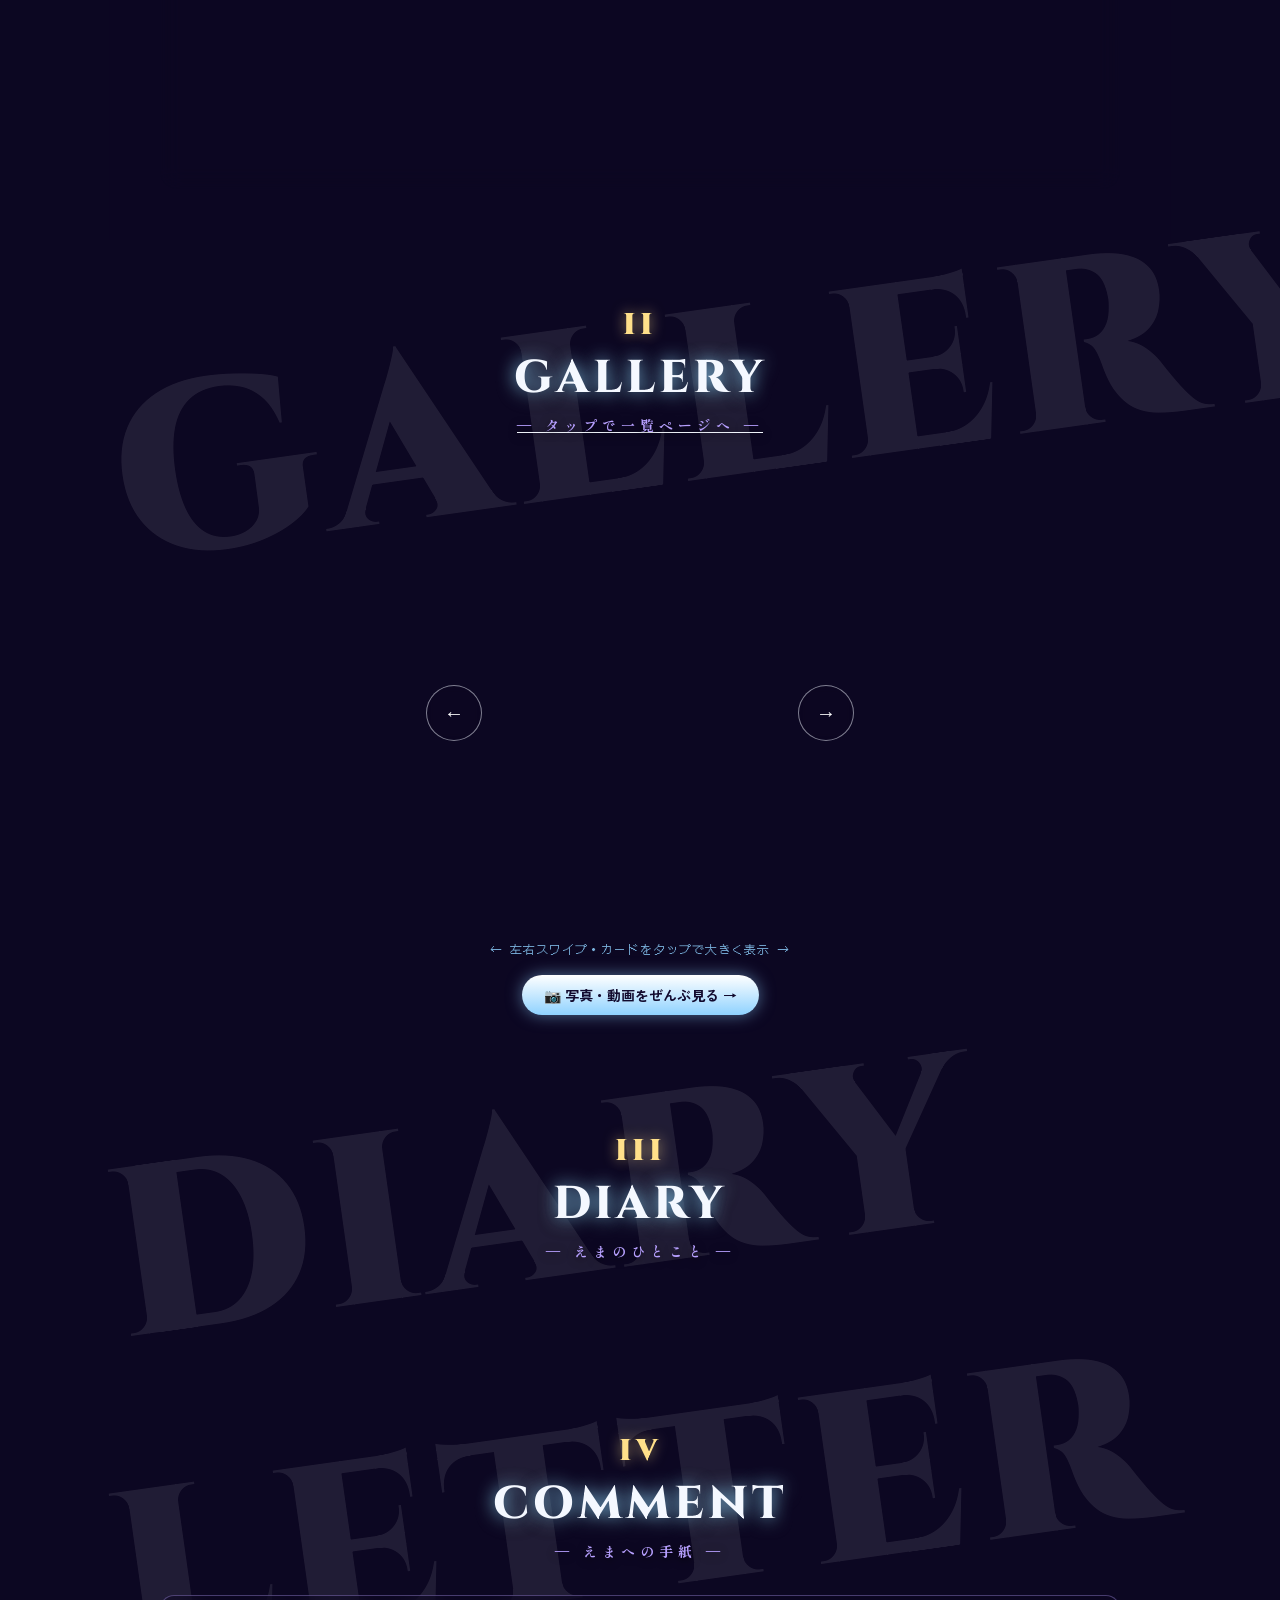
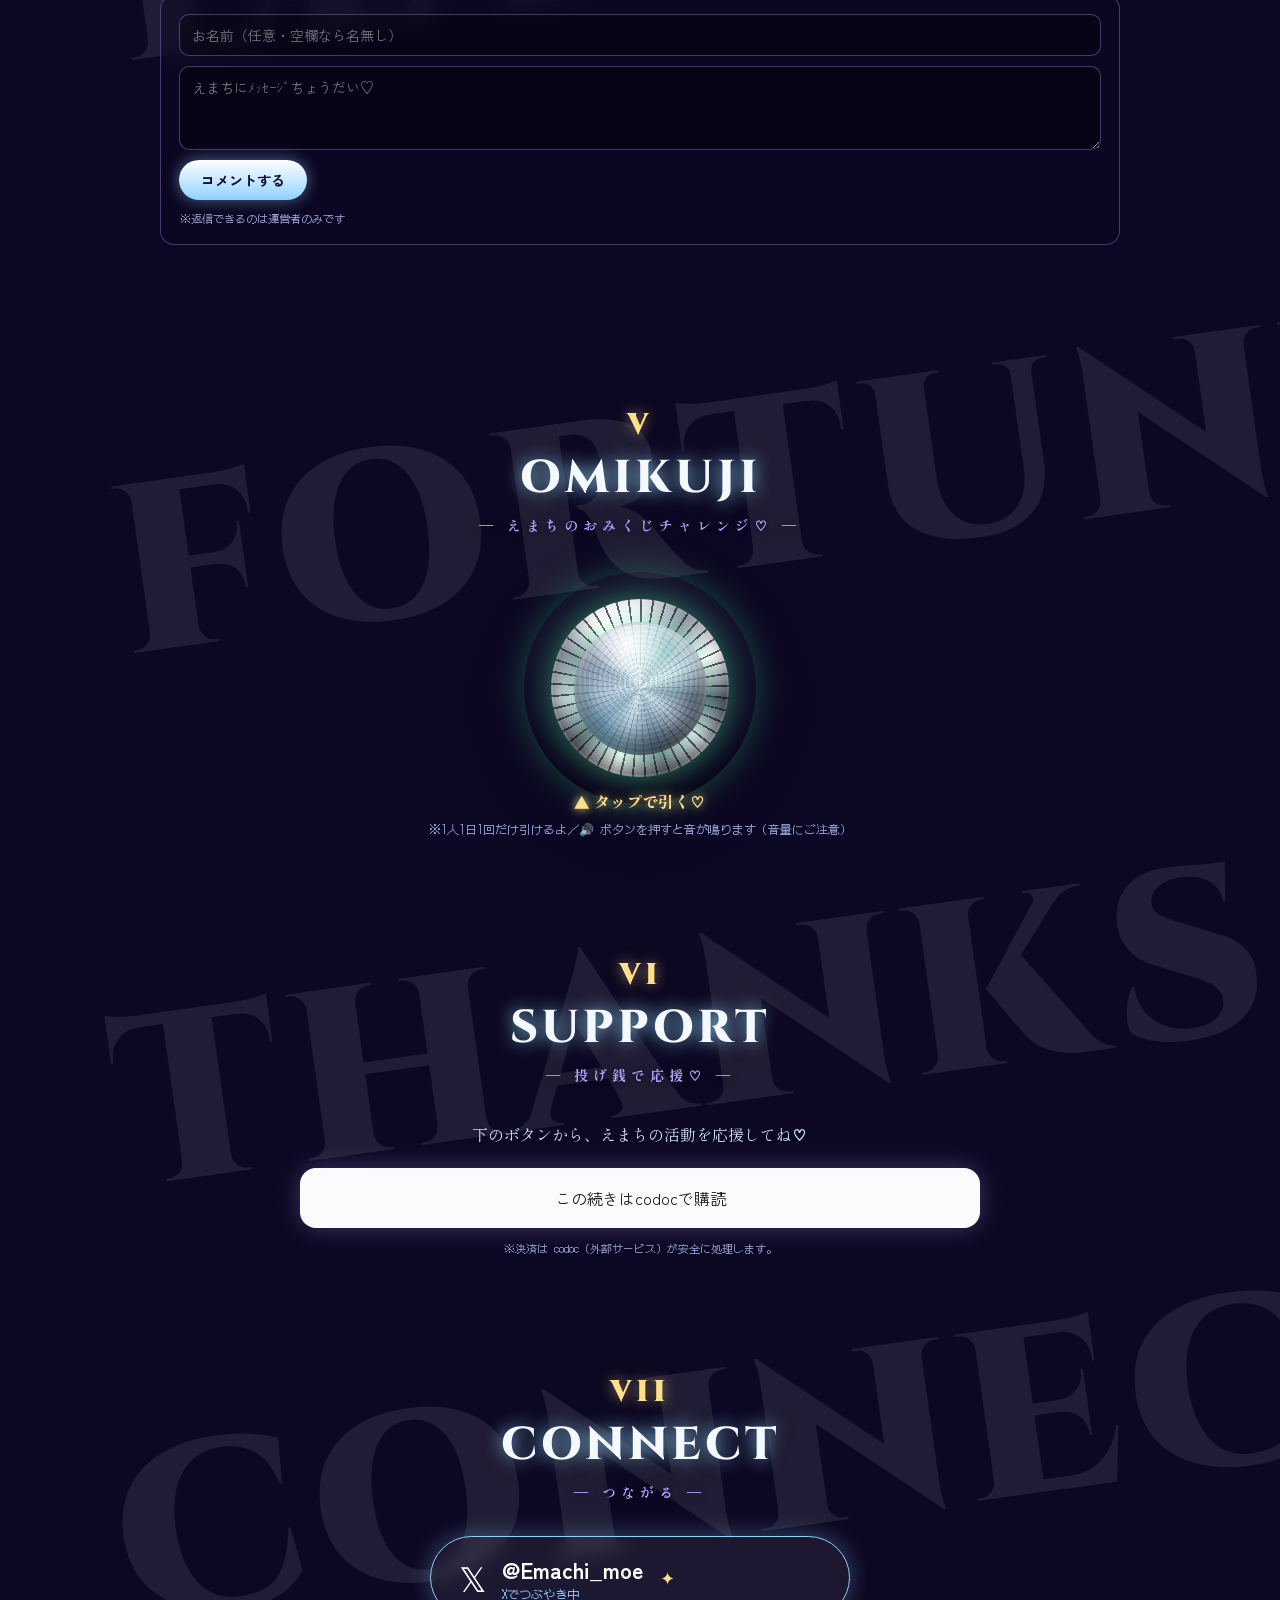
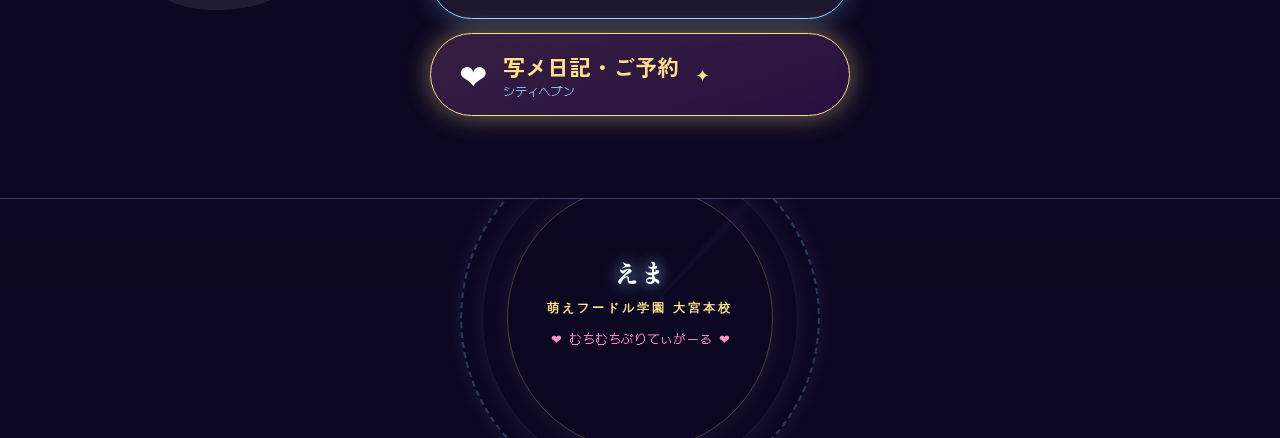
==== commit 09eea883: "Gallery: rebuild as a polaroid carousel Replace the single large frame plus thumbnail strip with a c" ====
--- a/index.html
+++ b/index.html
@@ -112,13 +112,13 @@
     <p class="upload-status" id="uploadStatus"></p>
   </div>
 
-  <div class="gallery-main" id="galleryMain">
-    <button class="gm-nav gm-prev" id="gmPrev" aria-label="前の画像">‹</button>
-    <div class="gm-stage" id="gmStage"></div>
-    <button class="gm-nav gm-next" id="gmNext" aria-label="次の画像">›</button>
-  </div>
-  <p class="scroll-hint">← サムネイルを横スクロールで全部見れる →</p>
-  <div class="gallery-thumbs" id="galleryThumbs"></div>
+  <!-- ポラロイド風カルーセル（中央が主役・左右は傾けて小さく） -->
+  <div class="pola-wrap" id="galleryMain">
+    <div class="pola-stage" id="polaStage"></div>
+    <button class="pola-nav pola-prev" id="gmPrev" aria-label="前の写真">←</button>
+    <button class="pola-nav pola-next" id="gmNext" aria-label="次の写真">→</button>
+  </div>
+  <p class="scroll-hint">← 左右スワイプ・カードをタップで大きく表示 →</p>
   <a class="btn gallery-more" href="gallery.html">📷 写真・動画をぜんぶ見る →</a>
   <p class="empty-note" id="galleryEmpty" hidden>まだ投稿がありません。</p>
 </section>
--- a/style.css
+++ b/style.css
@@ -233,35 +233,95 @@
 .scroll-hint{ text-align:center; font-family:var(--dot); font-size:12px; color:var(--sky); margin:-22px 0 14px; opacity:.85; letter-spacing:1px; }
 
 /* ギャラリー：大画像ビューア＋サムネ横スクロール */
-.gallery-main{ position:relative; width:100%; max-width:480px; margin:0 auto; }
-.gm-stage{ position:relative; width:100%; aspect-ratio:3/4; max-height:64vh; border-radius:16px; overflow:hidden; border:1px solid var(--line); background:#0a0720; box-shadow:0 0 30px rgba(183,160,255,.25); cursor:zoom-in; }
-.gm-media{ width:100%; height:100%; object-fit:cover; transition:opacity .4s ease; }
-.gm-cap{ position:absolute; left:0; right:0; bottom:0; z-index:2; font-family:var(--min); font-size:15px; color:#fff; text-align:center; letter-spacing:1px; line-height:1.6; background:linear-gradient(0deg, rgba(12,7,34,.94), rgba(12,7,34,.55) 60%, transparent); padding:30px 16px 14px; }
-.gm-stage .play-badge{ position:absolute; inset:0; display:flex; align-items:center; justify-content:center; pointer-events:none; }
-.gm-stage .play-badge::after{ content:"▶"; font-size:30px; color:#fff; background:rgba(18,10,46,.55); width:64px; height:64px; border-radius:50%; display:flex; align-items:center; justify-content:center; border:2px solid rgba(255,255,255,.8); box-shadow:0 0 18px rgba(143,210,255,.6); padding-left:5px; }
-.gm-nav{ position:absolute; top:50%; transform:translateY(-50%); z-index:3; width:42px; height:42px; border-radius:50%; border:1px solid var(--line); background:rgba(18,10,46,.72); color:#fff; font-size:26px; line-height:1; cursor:pointer; display:flex; align-items:center; justify-content:center; backdrop-filter:blur(4px); transition:.2s; }
-.gm-nav:hover{ background:var(--emilia); color:var(--night); box-shadow:0 0 16px var(--emilia); }
-.gm-prev{ left:8px; } .gm-next{ right:8px; }
-
-.gallery-thumbs{ display:flex; gap:8px; overflow-x:auto; padding:10px 2px 6px; scroll-snap-type:x proximity; -webkit-overflow-scrolling:touch; scrollbar-width:thin; scrollbar-color:var(--emilia) rgba(255,255,255,.08); }
-.gallery-thumbs::-webkit-scrollbar{ height:8px; }
-.gallery-thumbs::-webkit-scrollbar-track{ background:rgba(255,255,255,.06); border-radius:10px; }
-.gallery-thumbs::-webkit-scrollbar-thumb{ background:linear-gradient(90deg,var(--sky),var(--emilia)); border-radius:10px; }
-.thumb{ position:relative; flex:0 0 auto; width:calc((100% - 24px)/4); max-width:96px; min-width:64px; aspect-ratio:1; border-radius:10px; overflow:hidden; border:2px solid transparent; cursor:pointer; background:#0a0720; scroll-snap-align:start; }
-.thumb img, .thumb video{ width:100%; height:100%; object-fit:cover; }
-.thumb.active{ border-color:var(--gold); box-shadow:0 0 12px var(--gold); }
-.thumb .t-play{ position:absolute; inset:0; display:flex; align-items:center; justify-content:center; color:#fff; font-size:16px; text-shadow:0 0 6px #000; pointer-events:none; }
-.thumb-admin{ position:absolute; left:0; right:0; bottom:0; display:flex; justify-content:space-between; align-items:center; background:rgba(0,0,0,.55); padding:2px; }
-.thumb-admin button{ font-family:var(--jp); font-size:11px; line-height:1; color:#fff; background:transparent; border:none; padding:3px 5px; cursor:pointer; }
-.thumb-admin .t-del{ color:var(--rose); }
-.thumb-admin button:hover{ color:var(--gold); }
-@media (max-width:560px){ .thumb{ width:calc((100% - 18px)/4); } }
-
-/* GALLERY見出しを一覧ページへのリンクに */
-.sec-title-link{ display:inline-block; text-decoration:none; transition:transform .2s; }
-.sec-title-link:hover{ transform:translateY(-2px); }
-.sec-title-link .en::after{ content:" ›"; color:var(--gold); }
-.sec-title-link:hover .en{ text-shadow:0 0 24px var(--gold); }
+/* ---- ポラロイド風カルーセル ----
+   中央のカードが主役。左右は傾けて小さく、外側へ扇状に開く。
+   カードの位置・回転・縮尺は app.js の layoutCarousel() が付ける。 */
+.pola-wrap{ --pola-w:min(300px, 58vw);
+  position:relative; width:100%; margin:0 auto 6px; }
+/* 端のカードは画面外まではみ出す（参考画像同様）。
+   横スクロールは html/body の overflow-x:hidden で既に止まっているので、
+   ここでは切らない（切ると巨大背景タイポの左端まで削れてしまう） */
+.pola-stage{ position:relative; width:100%;
+  height:calc(var(--pola-w) * 1.25 + 112px); }
+
+.pola-card{ position:absolute; left:50%; top:50%;
+  width:var(--pola-w); padding:11px 11px 0;
+  background:#f7f2e8; border-radius:3px; cursor:pointer;
+  transform:translate(-50%,-50%);
+  transform-origin:center center;
+  transition:transform .55s cubic-bezier(.22,1,.36,1), opacity .45s ease;
+  box-shadow:0 18px 40px rgba(6,3,20,.55), 0 2px 6px rgba(6,3,20,.4);
+  /* 紙の質感：ごく薄い縦グラデと内側の縁 */
+  background-image:linear-gradient(170deg, #fffdf8 0%, #f4eee1 100%);
+}
+.pola-card.is-active{ cursor:zoom-in;
+  box-shadow:0 26px 60px rgba(6,3,20,.62), 0 0 0 1px rgba(255,255,255,.5) inset,
+             0 0 42px rgba(183,160,255,.28); }
+
+.pola-photo{ position:relative; width:100%; aspect-ratio:4/5;
+  overflow:hidden; background:#ded7c8; }
+.pola-photo img, .pola-photo video{ width:100%; height:100%; object-fit:cover; display:block; }
+.pola-photo .play-badge{ position:absolute; inset:0; display:flex;
+  align-items:center; justify-content:center; pointer-events:none; }
+.pola-photo .play-badge::after{ content:"▶"; font-size:22px; color:#fff;
+  background:rgba(18,10,46,.55); width:52px; height:52px; border-radius:50%;
+  display:flex; align-items:center; justify-content:center;
+  border:2px solid rgba(255,255,255,.85); padding-left:4px; }
+
+/* 写真の下の余白（ポラロイドの「のりしろ」）にキャプションを置く */
+.pola-meta{ display:grid; grid-template-columns:auto 1fr;
+  column-gap:9px; row-gap:2px; align-items:center;
+  padding:11px 3px 13px; text-align:left; }
+.pola-avatar{ grid-row:1 / span 2; width:34px; height:34px; border-radius:50%;
+  overflow:hidden; background:#ded7c8; border:1px solid rgba(0,0,0,.12); }
+.pola-avatar img{ width:100%; height:100%; object-fit:cover; display:block; }
+.pola-head{ display:flex; align-items:baseline; gap:9px;
+  font-family:var(--fant); font-weight:800; font-size:11px; letter-spacing:2px;
+  color:#3b3355; white-space:nowrap; }
+.pola-head time{ font-family:var(--dot); font-weight:400; font-size:11px;
+  letter-spacing:.5px; color:#8a8199; }
+.pola-cap{ font-family:var(--jp); font-weight:700; font-size:13px; line-height:1.45;
+  color:#2c2640;
+  display:-webkit-box; -webkit-line-clamp:2; -webkit-box-orient:vertical;
+  overflow:hidden; }
+.pola-cap:empty{ display:none; }
+
+/* 前へ／次へ。中央カードの左右の隙間に置く */
+.pola-nav{ position:absolute; top:50%; left:50%; z-index:40;
+  width:56px; height:56px; border-radius:50%;
+  border:1px solid rgba(244,248,255,.5); background:rgba(12,7,34,.25);
+  color:#fff; font-size:20px; line-height:1; cursor:pointer;
+  display:flex; align-items:center; justify-content:center;
+  backdrop-filter:blur(3px); transition:.2s; }
+.pola-prev{ transform:translate(calc(-50% - var(--pola-w) * .62), -50%); }
+.pola-next{ transform:translate(calc(-50% + var(--pola-w) * .62), -50%); }
+.pola-nav:hover{ border-color:var(--sky); background:rgba(143,210,255,.2);
+  box-shadow:0 0 18px rgba(143,210,255,.45); }
+.pola-prev:hover{ transform:translate(calc(-50% - var(--pola-w) * .62), -50%) scale(1.08); }
+.pola-next:hover{ transform:translate(calc(-50% + var(--pola-w) * .62), -50%) scale(1.08); }
+
+/* 運営用の並び替え・削除。中央のカードにだけ出す */
+.pola-admin{ position:absolute; top:6px; right:6px; display:none; gap:2px;
+  background:rgba(12,7,34,.72); border-radius:8px; padding:2px; }
+.pola-card.is-active .pola-admin{ display:flex; }
+.pola-admin button{ font-family:var(--jp); font-size:11px; line-height:1;
+  color:#fff; background:transparent; border:none; padding:4px 6px; cursor:pointer; }
+.pola-admin .t-del{ color:var(--rose); }
+
+@media (max-width:640px){
+  .pola-wrap{ --pola-w:min(248px, 62vw); }
+  .pola-stage{ height:calc(var(--pola-w) * 1.25 + 104px); }
+  .pola-nav{ width:44px; height:44px; font-size:17px; }
+  .pola-prev{ transform:translate(calc(-50% - var(--pola-w) * .60), -50%); }
+  .pola-next{ transform:translate(calc(-50% + var(--pola-w) * .60), -50%); }
+  .pola-cap{ font-size:12px; }
+}
+
+/* 動きを減らす設定の人にはカードのスライドを即時切り替えに */
+@media (prefers-reduced-motion:reduce){
+  .pola-card{ transition:none; }
+}
+
 .gallery-more{ display:block; width:max-content; max-width:92%; margin:18px auto 0; text-decoration:none; }
 
 /* ===== GALLERY 一覧ページ（masonry） ===== */
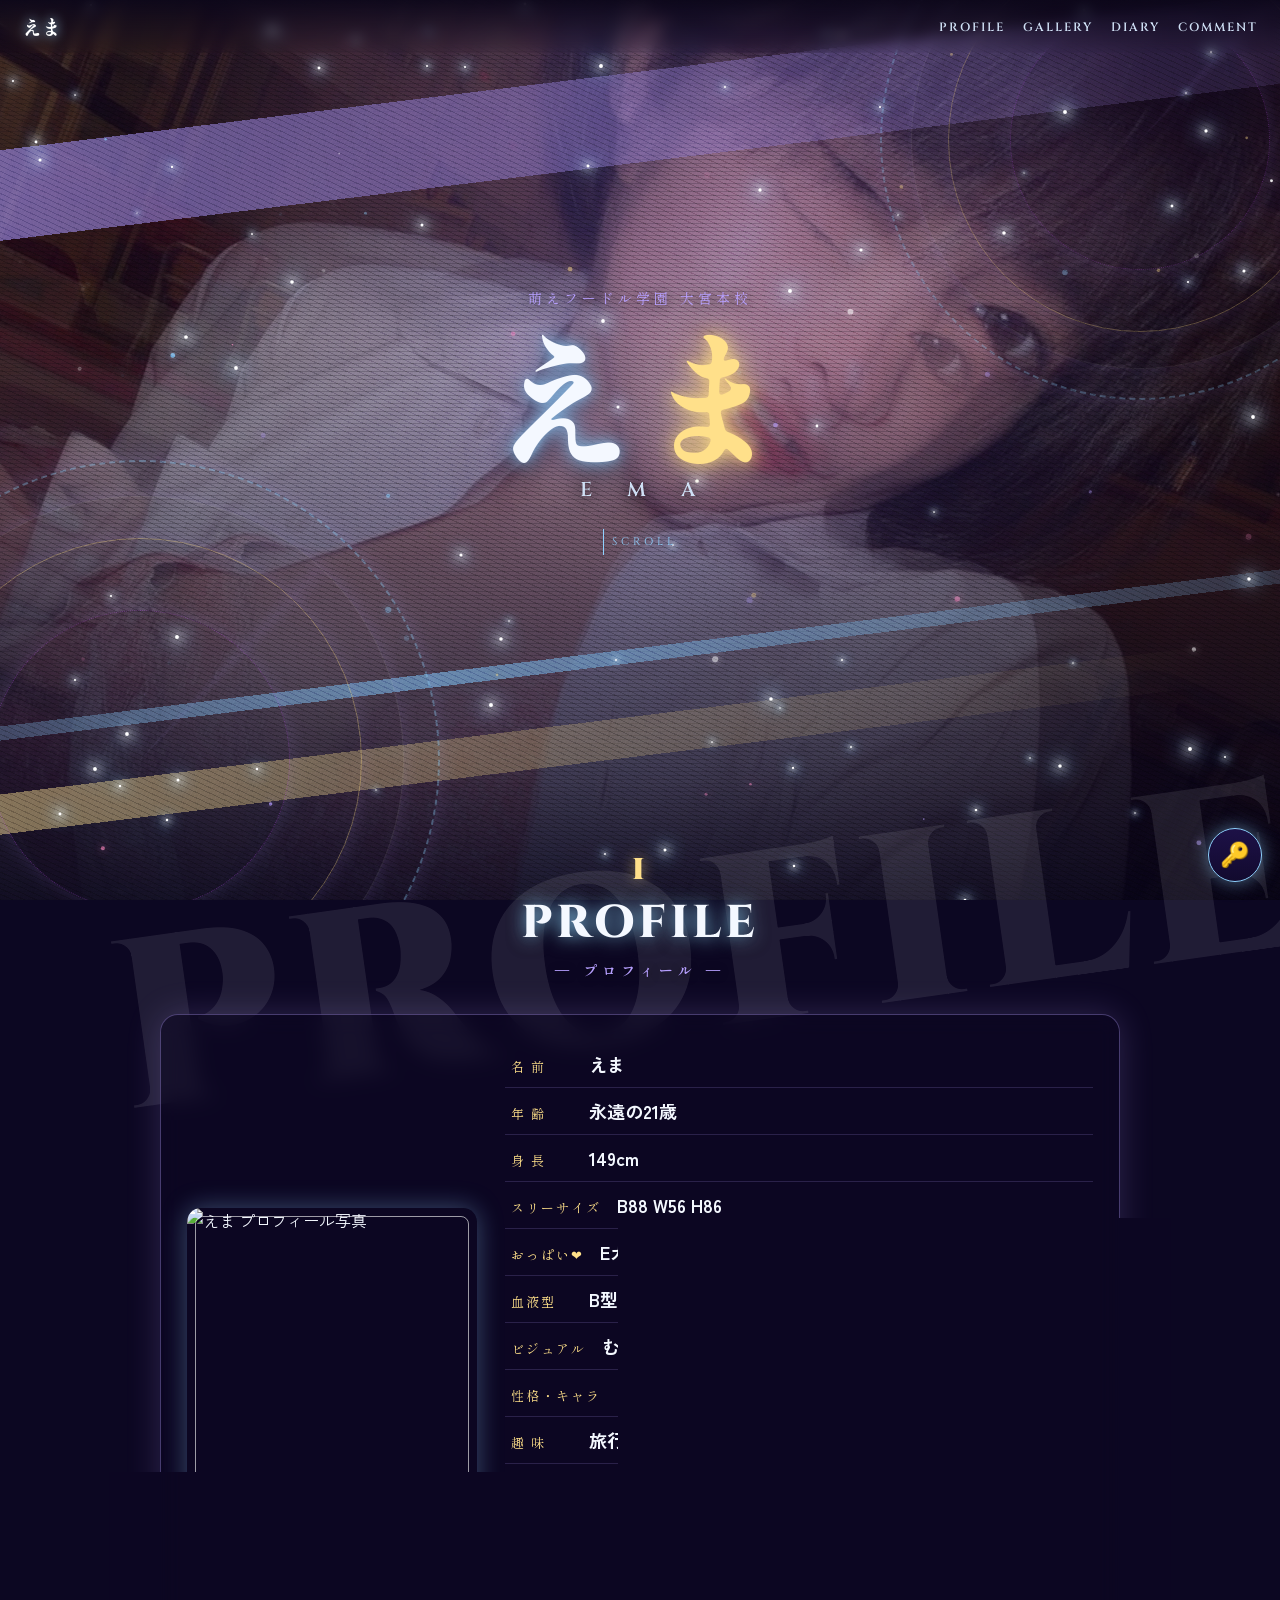
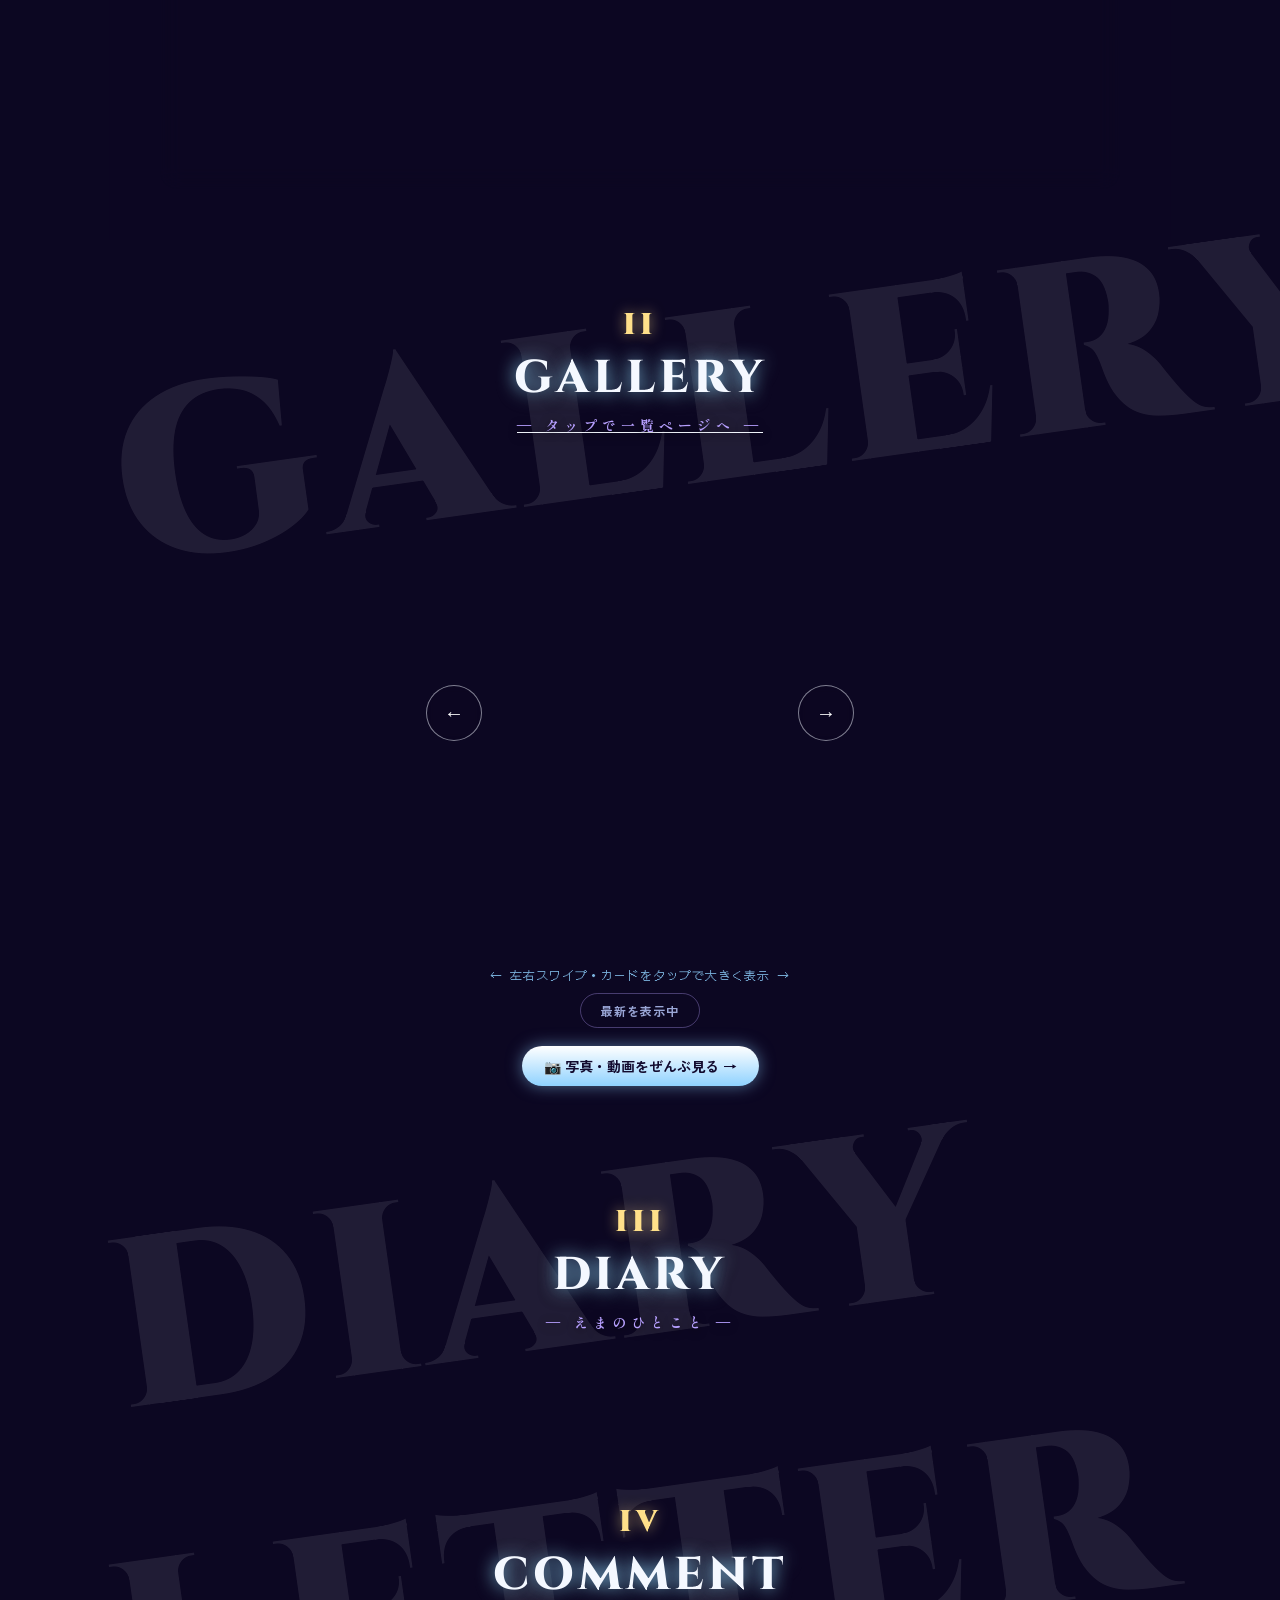
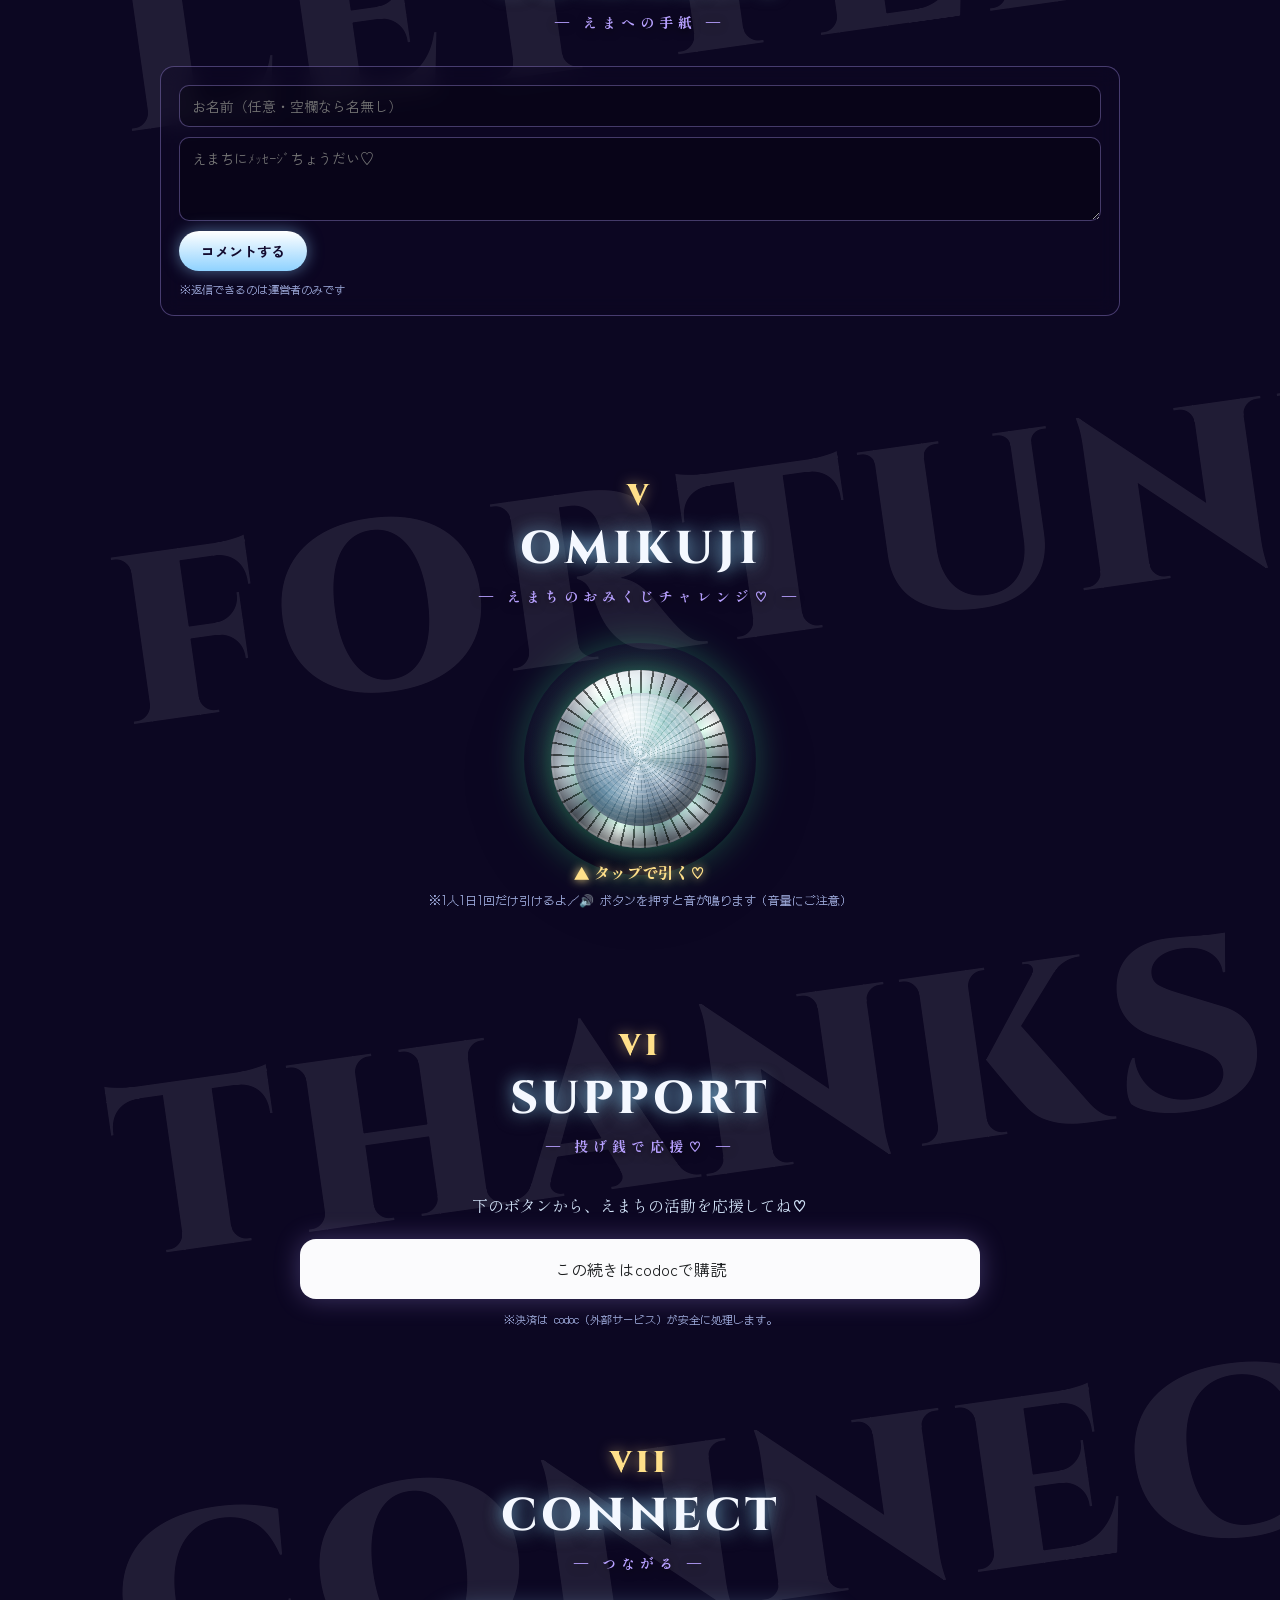
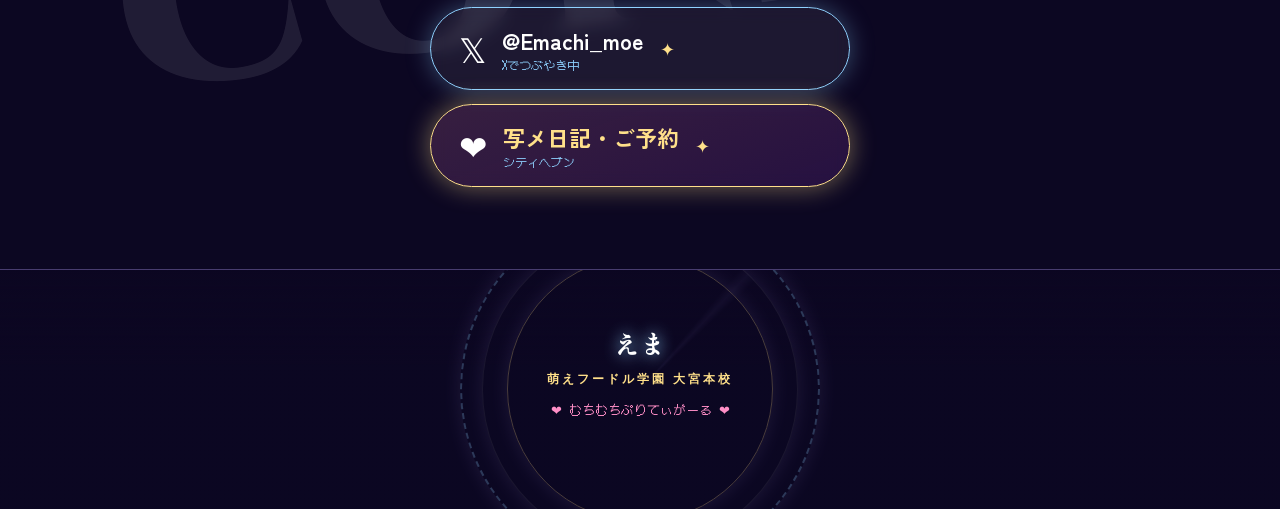
==== commit 432e5036: "Gallery: order newest first, add a jump back to the latest photo Order the carousel strictly by crea" ====
--- a/index.html
+++ b/index.html
@@ -119,6 +119,7 @@
     <button class="pola-nav pola-next" id="gmNext" aria-label="次の写真">→</button>
   </div>
   <p class="scroll-hint">← 左右スワイプ・カードをタップで大きく表示 →</p>
+  <button class="pola-latest" id="polaLatest" type="button" disabled>最新を表示中</button>
   <a class="btn gallery-more" href="gallery.html">📷 写真・動画をぜんぶ見る →</a>
   <p class="empty-note" id="galleryEmpty" hidden>まだ投稿がありません。</p>
 </section>
--- a/style.css
+++ b/style.css
@@ -300,7 +300,22 @@
 .pola-prev:hover{ transform:translate(calc(-50% - var(--pola-w) * .62), -50%) scale(1.08); }
 .pola-next:hover{ transform:translate(calc(-50% + var(--pola-w) * .62), -50%) scale(1.08); }
 
-/* 運営用の並び替え・削除。中央のカードにだけ出す */
+/* .scroll-hint は旧サムネ列に寄せるため margin-top:-22px が効いている。
+   カルーセルでは重なってしまうので、このセクションだけ戻す */
+#gallery .scroll-hint{ margin-top:10px; margin-bottom:10px; }
+
+/* 「最新へ戻る」。押せないときも場所は保つ（消すと下がガタつくため） */
+.pola-latest{ display:block; margin:0 auto;
+  font-family:var(--jp); font-weight:700; font-size:12px; letter-spacing:1px;
+  color:var(--night); background:linear-gradient(180deg,#fff,var(--sky));
+  border:none; border-radius:999px; padding:8px 20px; cursor:pointer;
+  box-shadow:0 0 16px rgba(143,210,255,.45); transition:.18s; }
+.pola-latest:hover:not(:disabled){ transform:translateY(-1px);
+  box-shadow:0 0 24px var(--emilia); }
+.pola-latest:disabled{ cursor:default; color:var(--dim);
+  background:transparent; border:1px solid var(--line); box-shadow:none; }
+
+/* 運営用の削除ボタン。中央のカードにだけ出す */
 .pola-admin{ position:absolute; top:6px; right:6px; display:none; gap:2px;
   background:rgba(12,7,34,.72); border-radius:8px; padding:2px; }
 .pola-card.is-active .pola-admin{ display:flex; }
